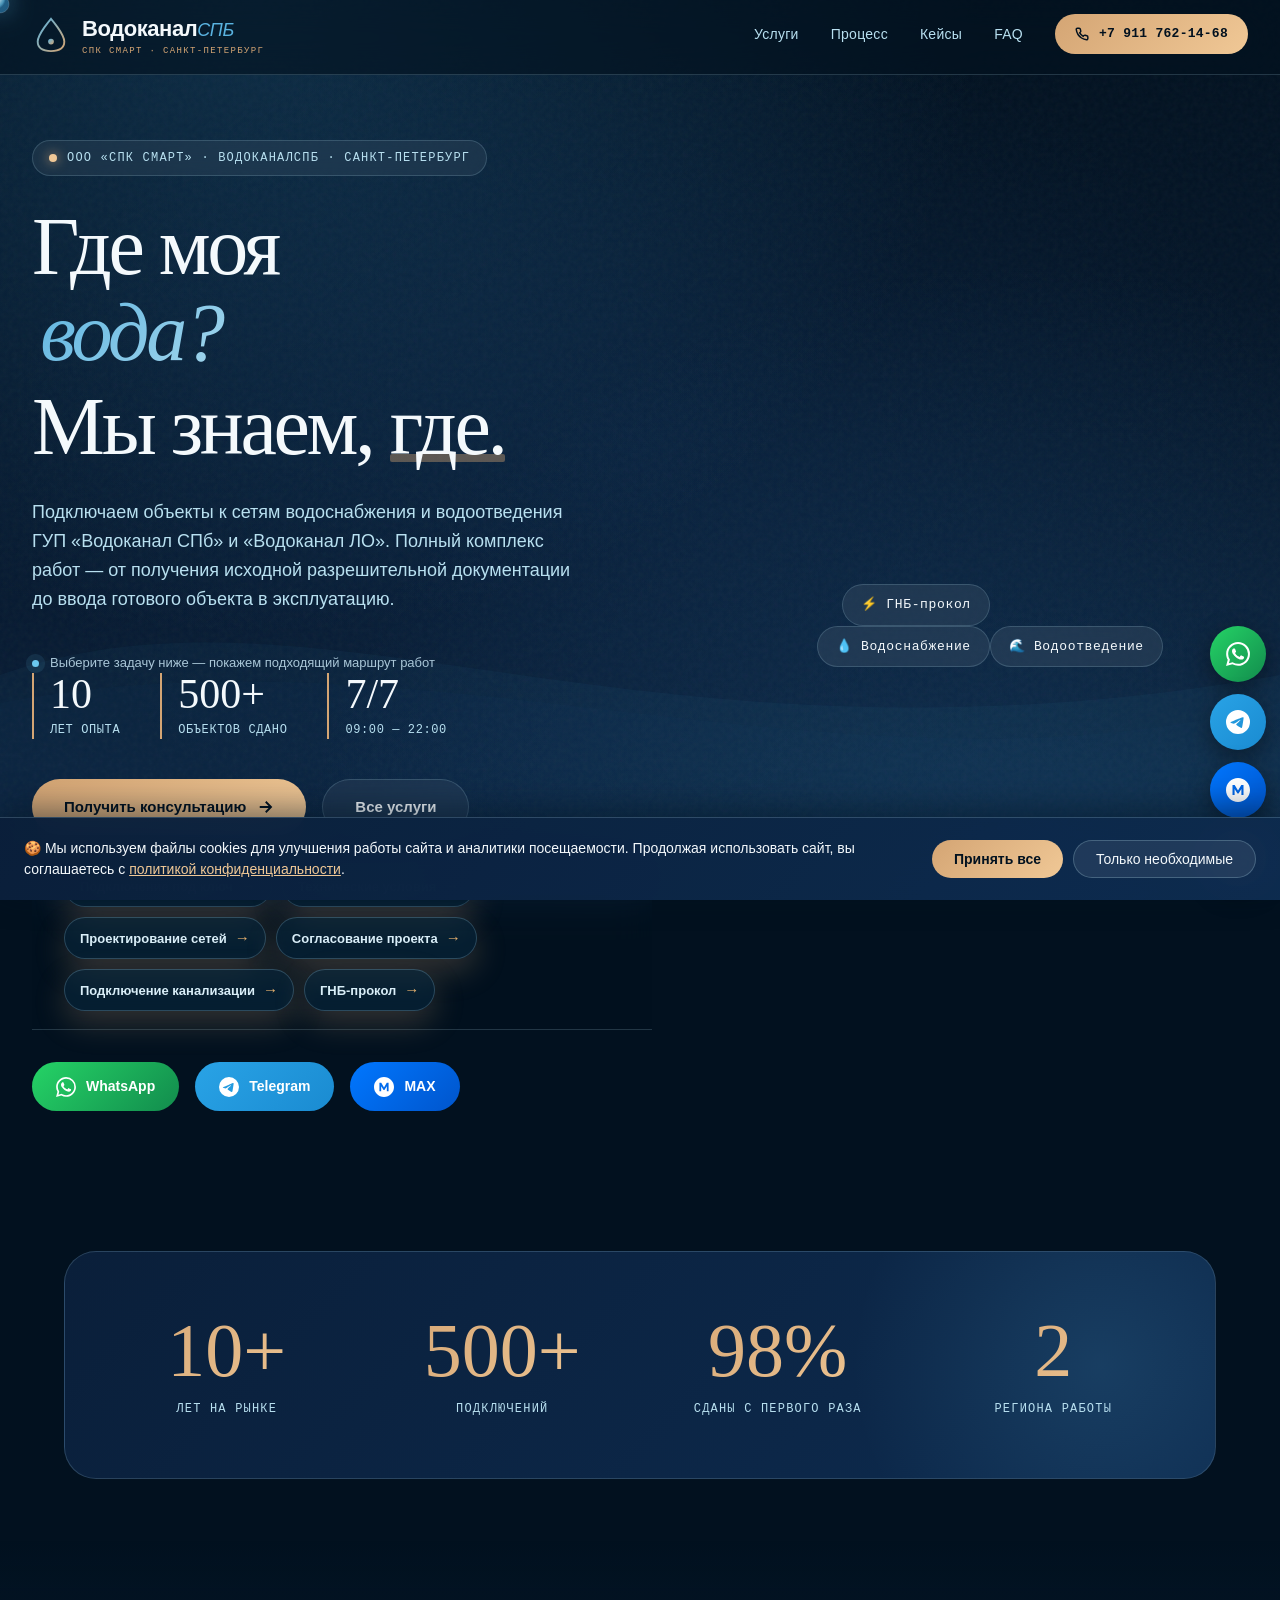
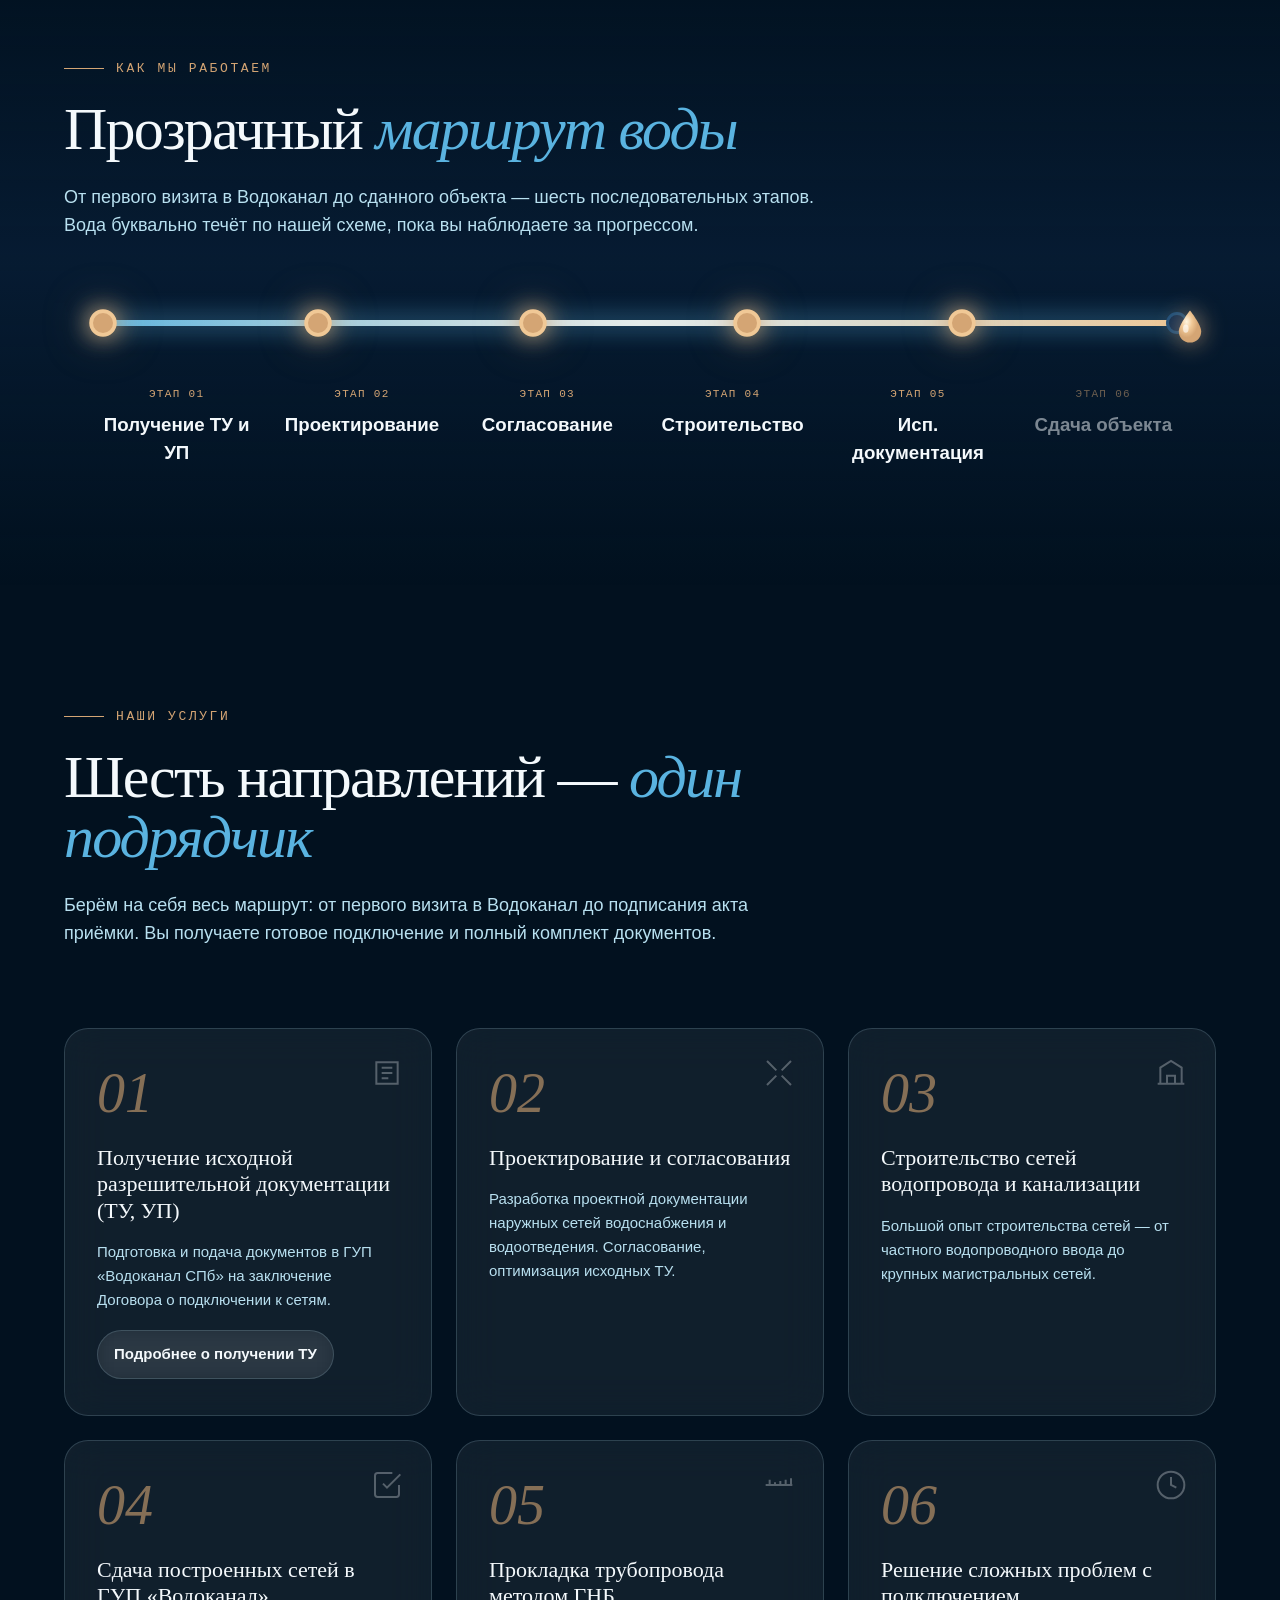
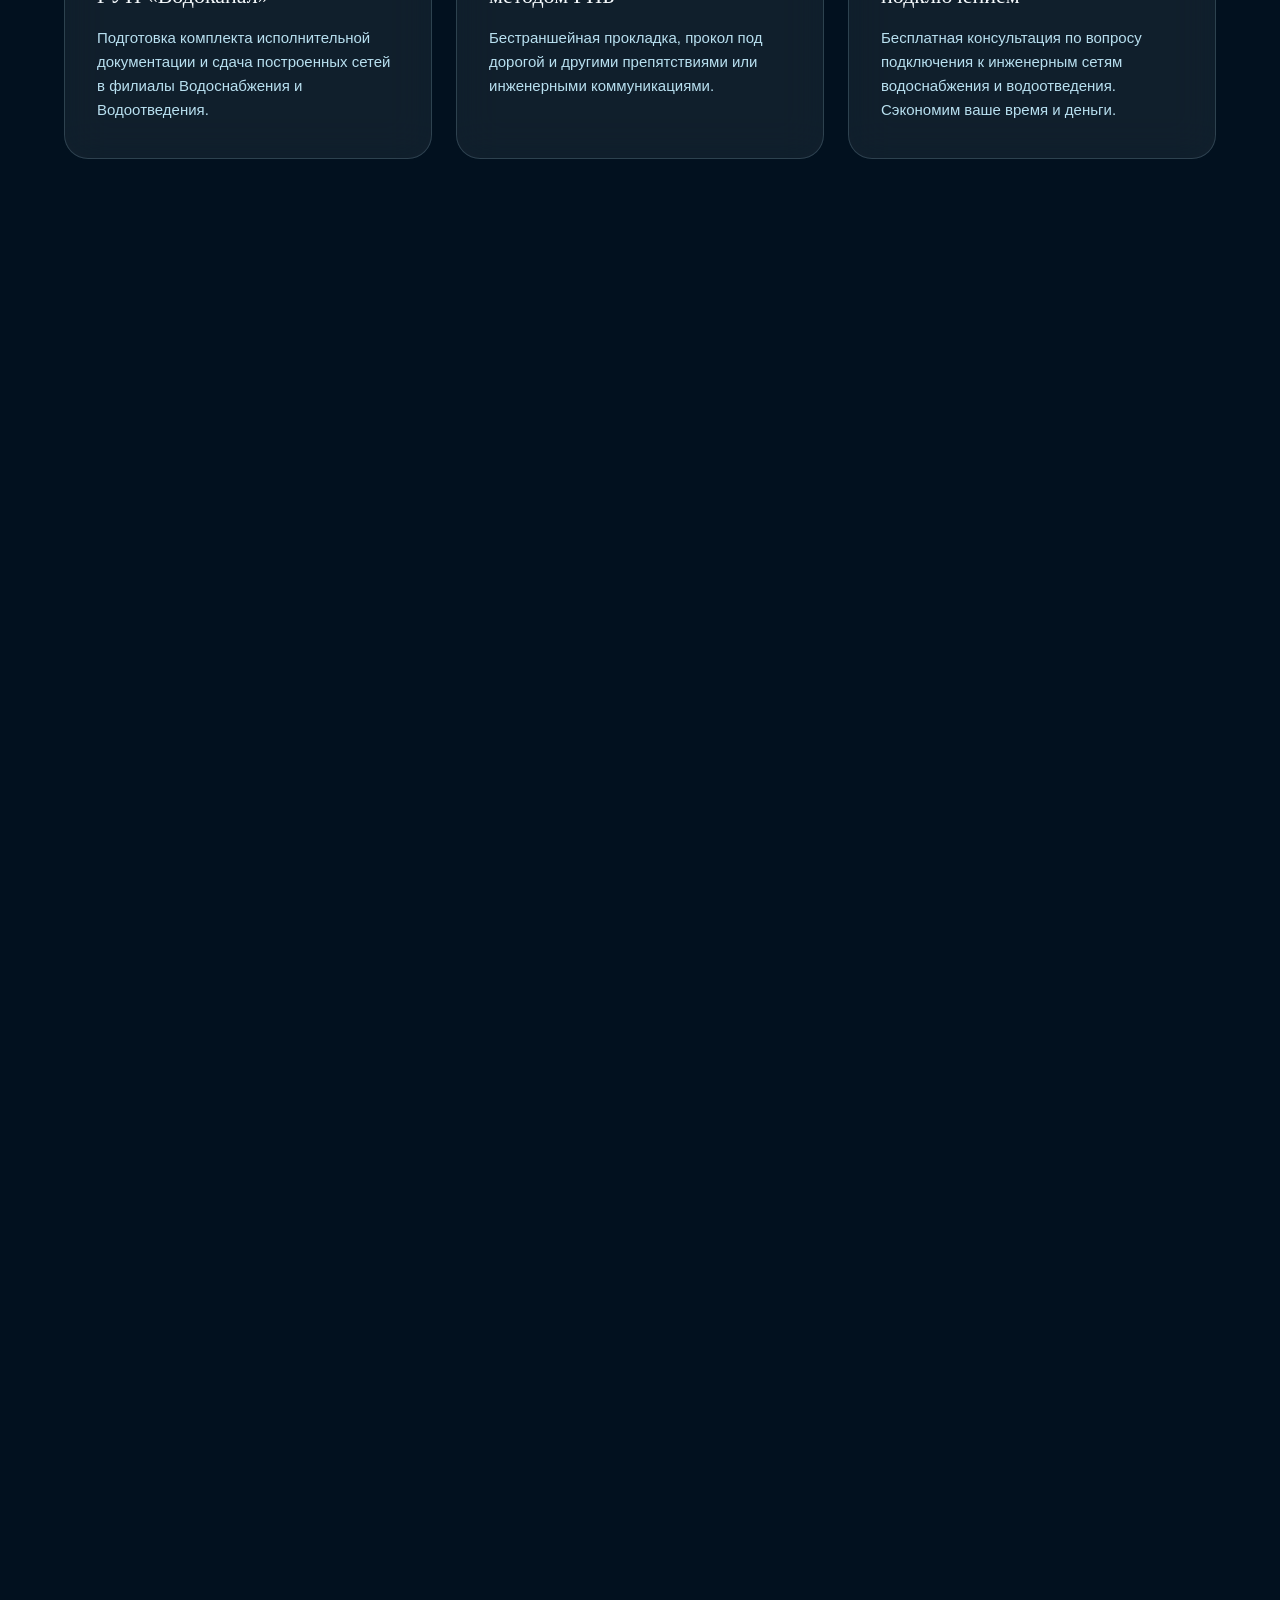
==== index.html @ 6e044e68 "design: integrate real project photos across service pages" ====
<!DOCTYPE html>
<html lang="ru">
<head>
<meta charset="UTF-8">
<meta name="viewport" content="width=device-width, initial-scale=1.0, viewport-fit=cover">
<!-- Yandex.Metrika: загружается после согласия пользователя, чтобы не блокировать первый экран -->
<script>
  window.ym = window.ym || function(){ (window.ym.a = window.ym.a || []).push(arguments); };
  window.ym.l = Date.now();
  window.loadYandexMetrika = function loadYandexMetrika() {
    if (window.__ymLoaded) return;
    window.__ymLoaded = true;
    var script = document.createElement('script');
    script.async = true;
    script.src = 'https://mc.yandex.ru/metrika/tag.js?id=110924726';
    document.head.appendChild(script);
    ym(110924726, 'init', {
      ssr: true,
      webvisor: true,
      clickmap: true,
      ecommerce: 'dataLayer',
      referrer: document.referrer,
      url: location.href,
      accurateTrackBounce: true,
      trackLinks: true
    });
  };
  if (localStorage.getItem('cookies_accepted') === 'all') {
    if ('requestIdleCallback' in window) requestIdleCallback(window.loadYandexMetrika, {timeout: 2500});
    else window.addEventListener('load', function(){ setTimeout(window.loadYandexMetrika, 800); }, {once:true});
  }
</script>
<meta name="theme-color" content="#02111f">
<meta name="format-detection" content="telephone=no">
<meta name="mobile-web-app-capable" content="yes">
<meta name="apple-mobile-web-app-status-bar-style" content="black-translucent">

<!-- ======= SEO ОСНОВНОЕ ======= -->
<title>Подключение к сетям ГУП «Водоканал Санкт-Петербурга» под ключ | СПК Смарт</title>
<meta name="description" content="Подключение объектов к сетям Водоканала СПб под ключ: ТУ, проект, строительство и сдача. Бесплатная консультация и выезд на объект без обязательств.">
<meta name="author" content="ВодоканалСПБ — СПК Смарт">
<meta name="robots" content="index, follow, max-snippet:-1, max-image-preview:large, max-video-preview:-1">
<link rel="canonical" href="https://spk-smart.ru/">

<!-- ======= OPEN GRAPH (превью в ВК, Telegram, WhatsApp, Facebook) ======= -->
<meta property="og:type" content="website">
<meta property="og:url" content="https://spk-smart.ru/">
<meta property="og:site_name" content="ВодоканалСПБ — СПК Смарт">
<meta property="og:title" content="Подключение к Водоканалу СПб под ключ | СПК Смарт">
<meta property="og:description" content="Подключение объектов к сетям Водоканала СПб под ключ: ТУ, проект, строительство и сдача. Бесплатная консультация и выезд на объект без обязательств.">
<meta property="og:image" content="https://spk-smart.ru/og-image.jpg">
<meta property="og:image:type" content="image/jpeg">
<meta property="og:image:width" content="1200">
<meta property="og:image:height" content="630">
<meta property="og:image:alt" content="ВодоканалСПБ — подключение к Водоканалу СПб">
<meta property="og:locale" content="ru_RU">

<!-- ======= TWITTER / X CARDS ======= -->
<meta name="twitter:card" content="summary_large_image">
<meta name="twitter:title" content="Подключение к Водоканалу СПб под ключ | СПК Смарт">
<meta name="twitter:description" content="Подключение объектов к сетям Водоканала СПб под ключ: ТУ, проект, строительство и сдача. Бесплатная консультация и выезд на объект без обязательств.">
<meta name="twitter:image" content="https://spk-smart.ru/og-image.jpg">
<meta name="twitter:image:alt" content="СПК Смарт — подключение к Водоканалу СПб под ключ">

<!-- ======= FAVICON / PWA ======= -->
<link rel="icon" href="/favicon.ico" sizes="any">
<link rel="icon" type="image/svg+xml" href="/favicon.svg">
<link rel="apple-touch-icon" href="/apple-touch-icon.png">

<!-- ======= SCHEMA.ORG — структурированные данные (Яндекс, Google) ======= -->
<script type="application/ld+json">
{
  "@context": "https://schema.org",
  "@graph": [
    {
      "@type": ["LocalBusiness", "ProfessionalService"],
      "@id": "https://spk-smart.ru/#business",
      "name": "ВодоканалСПБ — СПК Смарт",
      "legalName": "Общество с ограниченной ответственностью «СПК Смарт»",
      "alternateName": ["СПК Смарт", "ВодоканалСПБ"],
      "url": "https://spk-smart.ru",
      "description": "Подключение объектов к сетям водоснабжения и водоотведения ГУП «Водоканал СПб» под ключ. Более 10 лет опыта, 500+ сданных объектов.",
      "telephone": "+7-911-762-14-68",
      "email": "9224713@mail.ru",
      "taxID": "7814813872",
      "foundingDate": "2022-09-28",
      "identifier": [
        {"@type": "PropertyValue", "propertyID": "ОГРН", "value": "1227800126696"},
        {"@type": "PropertyValue", "propertyID": "КПП", "value": "781401001"}
      ],
      "priceRange": "₽₽",
      "currenciesAccepted": "RUB",
      "paymentAccepted": "Наличные, безналичный расчёт",
      "address": {
        "@type": "PostalAddress",
        "streetAddress": "Богатырский проспект, дом 39, корпус 1, литера А, квартира 3",
        "addressLocality": "Санкт-Петербург",
        "addressRegion": "Санкт-Петербург",
        "postalCode": "197372",
        "addressCountry": "RU"
      },
      "geo": {
        "@type": "GeoCoordinates",
        "latitude": 59.9386,
        "longitude": 30.3141
      },
      "areaServed": [
        { "@type": "City", "name": "Санкт-Петербург" },
        { "@type": "AdministrativeArea", "name": "Ленинградская область" }
      ],
      "openingHoursSpecification": {
        "@type": "OpeningHoursSpecification",
        "dayOfWeek": ["Monday","Tuesday","Wednesday","Thursday","Friday","Saturday","Sunday"],
        "opens": "09:00",
        "closes": "22:00"
      },
      "hasOfferCatalog": {
        "@type": "OfferCatalog",
        "name": "Услуги по подключению к Водоканалу СПб",
        "itemListElement": [
          { "@type": "Offer", "itemOffered": { "@type": "Service", "name": "Получение ТУ и УП от ГУП Водоканал СПб", "description": "Подготовка и подача документов на заключение Договора о подключении к сетям" } },
          { "@type": "Offer", "itemOffered": { "@type": "Service", "name": "Проектирование наружных сетей водоснабжения и водоотведения", "description": "Разработка проектной документации, согласование, оптимизация ТУ" } },
          { "@type": "Offer", "itemOffered": { "@type": "Service", "name": "Строительство сетей водопровода и канализации", "description": "От частного ввода до крупных магистральных сетей" } },
          { "@type": "Offer", "itemOffered": { "@type": "Service", "name": "Сдача построенных сетей в ГУП Водоканал СПб", "description": "Подготовка исполнительной документации и сдача в филиалы Водоснабжения и Водоотведения" } },
          { "@type": "Offer", "itemOffered": { "@type": "Service", "name": "Прокладка трубопровода методом ГНБ", "description": "Бестраншейная прокладка под дорогами и коммуникациями" } },
          { "@type": "Offer", "itemOffered": { "@type": "Service", "name": "Решение сложных задач по подключению к сетям", "description": "Бесплатная консультация, выезд на объект" } }
        ]
      },
      "aggregateRating": {
        "@type": "AggregateRating",
        "ratingValue": "5",
        "reviewCount": "47",
        "bestRating": "5",
        "worstRating": "1"
      },
      "sameAs": [
        "https://t.me/depot888",
        "https://wa.me/79117621468",
        "https://max.ru/+79117621468"
      ]
    },
    {
      "@type": "WebSite",
      "@id": "https://spk-smart.ru/#website",
      "url": "https://spk-smart.ru",
      "name": "ВодоканалСПБ — СПК Смарт",
      "legalName": "Общество с ограниченной ответственностью «СПК Смарт»",
      "description": "Подключение к сетям ГУП Водоканал СПб под ключ",
      "inLanguage": "ru-RU",
      "publisher": { "@id": "https://spk-smart.ru/#business" },
      "potentialAction": {
        "@type": "SearchAction",
        "target": "https://spk-smart.ru/#contact",
        "query-input": "required name=search_term_string"
      }
    },
    {
      "@type": "FAQPage",
      "@id": "https://spk-smart.ru/#faq",
      "mainEntity": [
        { "@type": "Question", "name": "Сколько времени занимает подключение к Водоканалу СПб?", "acceptedAnswer": { "@type": "Answer", "text": "Получение ТУ — 30–45 рабочих дней, проектирование и согласование — 1–3 месяца, строительство — от 2 недель. На бесплатной консультации оцениваем ваш объект и составляем реалистичный план." } },
        { "@type": "Question", "name": "Бесплатна ли консультация и выезд на объект?", "acceptedAnswer": { "@type": "Answer", "text": "Да, консультация по телефону и выезд специалиста на объект — бесплатно, без обязательств." } },
        { "@type": "Question", "name": "Работаете с частными домами или только с коммерческими объектами?", "acceptedAnswer": { "@type": "Answer", "text": "Работаем с любыми объектами: частные дома, коттеджи, многоквартирные дома, коммерческая и промышленная недвижимость, объекты ИЖС." } },
        { "@type": "Question", "name": "Что такое ГНБ и когда он нужен?", "acceptedAnswer": { "@type": "Answer", "text": "ГНБ — горизонтально-направленное бурение. Бестраншейная прокладка труб под дорогами, тротуарами и коммуникациями без вскрышных работ." } },
        { "@type": "Question", "name": "Есть ли гарантия на выполненные работы?", "acceptedAnswer": { "@type": "Answer", "text": "Да, все работы выполняются по официальному договору с гарантией на построенные сети. Фиксированная цена прописывается в договоре до начала работ." } },
        { "@type": "Question", "name": "Работаете ли вы в Ленинградской области?", "acceptedAnswer": { "@type": "Answer", "text": "Да, работаем как с ГУП «Водоканал Санкт-Петербурга», так и с ГУП «Водоканал Ленинградской области»." } }
      ]
    }
  ]
}
</script>

<!-- ======= РАННИЙ JS — защита от flash of invisible content ======= -->
<script>
  try {
    document.documentElement.classList.add('js-ready');
    setTimeout(function() {
      var els = document.querySelectorAll('.reveal:not(.visible), .reveal-stagger:not(.visible)');
      els.forEach(function(el) { el.classList.add('visible'); });
    }, 2000);
  } catch(e) {}
</script>
<!-- Removed external Google Fonts to improve FCP/LCP (fonts now use system stacks) -->
<style>
  *, *::before, *::after { box-sizing: border-box; margin: 0; padding: 0; }
  
  :root {
    --abyss: #02111f;
    --deep: #0a1f3a;
    --ocean: #0d2b4f;
    --tide: #1a4d7a;
    --wave: #2d7eb8;
    --sky: #5ab3e0;
    --foam: #b8e0f0;
    --pearl: #f4f9fc;
    --gold: #d4a574;
    --gold-bright: #f0c896;
    --ink: #02111f;
    --paper: #f4f9fc;
    --glass: rgba(244, 249, 252, 0.06);
    --glass-bright: rgba(244, 249, 252, 0.12);
    --line: rgba(184, 224, 240, 0.18);
    --tg: #29a3e6;
    --wa: #25d366;
    --max: #0077FF;
  }

  html { scroll-behavior: smooth; }
  
  body {
    font-family: Inter, -apple-system, BlinkMacSystemFont, "Segoe UI", Roboto, Arial, sans-serif;
    background: var(--abyss);
    color: var(--paper);
    overflow-x: hidden;
    cursor: none;
    line-height: 1.5;
    min-height: 100vh;
    position: relative;
  }
  
  @media (hover: none) {
    body { cursor: auto; }
    .droplet-cursor, .droplet-trail { display: none !important; }
  }

  /* ============ CUSTOM DROPLET CURSOR ============ */
  .droplet-cursor {
    position: fixed;
    top: 0; left: 0;
    width: 28px; height: 28px;
    pointer-events: none;
    z-index: 10000;
    mix-blend-mode: screen;
    transform: translate(-50%, -50%);
    transition: width 0.3s ease, height 0.3s ease;
  }
  
  .droplet-cursor svg {
    width: 100%; height: 100%;
    filter: drop-shadow(0 0 12px rgba(90, 179, 224, 0.8));
    animation: dropletWobble 2s ease-in-out infinite;
  }
  
  @keyframes dropletWobble {
    0%, 100% { transform: scale(1) rotate(0deg); }
    25% { transform: scale(1.08, 0.92) rotate(2deg); }
    50% { transform: scale(0.95, 1.05) rotate(-2deg); }
    75% { transform: scale(1.05, 0.95) rotate(1deg); }
  }
  
  .droplet-trail {
    position: fixed;
    width: 8px; height: 8px;
    border-radius: 50%;
    background: radial-gradient(circle, var(--sky), transparent 70%);
    pointer-events: none;
    z-index: 9999;
    transform: translate(-50%, -50%);
    opacity: 0;
    transition: opacity 0.6s ease, transform 0.6s ease;
  }
  
  .droplet-cursor.hovering { width: 48px; height: 48px; }
  
  .ripple {
    position: fixed;
    border: 2px solid var(--sky);
    border-radius: 50%;
    pointer-events: none;
    z-index: 9998;
    transform: translate(-50%, -50%);
    animation: rippleExpand 0.8s ease-out forwards;
  }
  
  @keyframes rippleExpand {
    0% { width: 0; height: 0; opacity: 1; }
    100% { width: 80px; height: 80px; opacity: 0; }
  }

  /* ============ ANIMATED BACKGROUND ============ */
  .bg-layer {
    position: fixed;
    inset: 0;
    z-index: -2;
    background:
      radial-gradient(ellipse at 20% 0%, rgba(45, 126, 184, 0.25), transparent 50%),
      radial-gradient(ellipse at 80% 100%, rgba(26, 77, 122, 0.35), transparent 50%),
      radial-gradient(ellipse at 50% 50%, rgba(13, 43, 79, 0.4), transparent 70%),
      linear-gradient(180deg, var(--abyss) 0%, var(--deep) 100%);
  }
  
  .bg-noise {
    position: fixed;
    inset: 0;
    z-index: -1;
    opacity: 0.04;
    pointer-events: none;
    background-image: url("data:image/svg+xml,%3Csvg viewBox='0 0 200 200' xmlns='http://www.w3.org/2000/svg'%3E%3Cfilter id='n'%3E%3CfeTurbulence type='fractalNoise' baseFrequency='0.9' numOctaves='3'/%3E%3C/filter%3E%3Crect width='100%25' height='100%25' filter='url(%23n)'/%3E%3C/svg%3E");
  }
  
  /* Wavy SVG layer animated in background */
  .wave-bg {
    position: fixed;
    bottom: 0;
    left: 0;
    width: 200%;
    height: 50vh;
    z-index: -1;
    pointer-events: none;
    opacity: 0.3;
    animation: waveSlide 20s linear infinite;
  }
  .wave-bg.two {
    opacity: 0.15;
    animation-duration: 35s;
    animation-direction: reverse;
  }
  
  @keyframes waveSlide {
    0% { transform: translateX(0); }
    100% { transform: translateX(-50%); }
  }
  
  .bubble {
    position: fixed;
    border-radius: 50%;
    background: radial-gradient(circle at 30% 30%, rgba(184, 224, 240, 0.4), rgba(90, 179, 224, 0.1) 60%, transparent);
    pointer-events: none;
    z-index: -1;
    animation: bubbleRise linear infinite;
  }
  
  @keyframes bubbleRise {
    0% { transform: translateY(110vh) translateX(0) scale(0.5); opacity: 0; }
    10% { opacity: 0.6; }
    90% { opacity: 0.3; }
    100% { transform: translateY(-10vh) translateX(40px) scale(1); opacity: 0; }
  }

  .container {
    max-width: 1280px;
    margin: 0 auto;
    padding: 0 32px;
  }

  /* ============ NAVIGATION ============ */
  nav {
    position: fixed;
    top: 0; left: 0; right: 0;
    z-index: 1000;
    padding: 18px 32px;
    backdrop-filter: blur(20px);
    -webkit-backdrop-filter: blur(20px);
    background: rgba(2, 17, 31, 0.6);
    border-bottom: 1px solid var(--line);
    transition: padding 0.3s, background 0.3s;
  }
  
  nav.scrolled {
    padding: 12px 32px;
    background: rgba(2, 17, 31, 0.85);
  }
  
  .nav-inner {
    max-width: 1280px;
    margin: 0 auto;
    display: flex;
    justify-content: space-between;
    align-items: center;
  }
  
  .logo {
    display: flex;
    align-items: center;
    gap: 12px;
    font-family: "Segoe UI", Inter, Arial, sans-serif;
    font-weight: 600;
    font-size: 22px;
    letter-spacing: -0.02em;
  }
  
  .logo-mark { width: 38px; height: 38px; position: relative; }
  .logo-mark svg { width: 100%; height: 100%; animation: logoSpin 8s ease-in-out infinite; }
  
  @keyframes logoSpin {
    0%, 100% { transform: rotate(0deg) scale(1); }
    50% { transform: rotate(180deg) scale(1.05); }
  }
  
  .logo-text { display: flex; align-items: baseline; gap: 6px; }
  .logo-text span { color: var(--sky); font-style: italic; font-weight: 400; font-size: 18px; }
  .logo-text small {
    font-family: ui-monospace, SFMono-Regular, Menlo, Monaco, "Segoe UI Mono", "Roboto Mono", monospace;
    font-size: 9px;
    color: var(--gold);
    letter-spacing: 0.15em;
    font-style: normal;
    font-weight: 500;
    display: block;
    line-height: 1;
    margin-top: 2px;
  }
  
  .nav-links {
    display: flex;
    gap: 32px;
    list-style: none;
    align-items: center;
  }
  
  .nav-links a {
    color: var(--foam);
    text-decoration: none;
    font-size: 14px;
    font-weight: 500;
    letter-spacing: 0.02em;
    transition: color 0.3s;
    position: relative;
  }
  
  .nav-links a::after {
    content: '';
    position: absolute;
    bottom: -6px; left: 0;
    width: 0; height: 1px;
    background: var(--gold);
    transition: width 0.4s ease;
  }
  
  .nav-links a:hover { color: var(--pearl); }
  .nav-links a:hover::after { width: 100%; }
  
  .nav-phone {
    display: flex;
    align-items: center;
    gap: 10px;
    background: linear-gradient(135deg, var(--gold), var(--gold-bright));
    color: var(--ink) !important;
    padding: 10px 20px;
    border-radius: 999px;
    font-weight: 600 !important;
    transition: transform 0.3s, box-shadow 0.3s;
    font-family: ui-monospace, SFMono-Regular, Menlo, Monaco, "Segoe UI Mono", "Roboto Mono", monospace;
    font-size: 13px !important;
  }
  
  .nav-phone:hover {
    transform: translateY(-2px);
    box-shadow: 0 8px 24px rgba(212, 165, 116, 0.3);
  }
  .nav-phone::after { display: none; }
  
  /* Burger button — hidden on desktop */
  .burger {
    display: none;
    width: 40px;
    height: 40px;
    background: var(--glass);
    border: 1px solid var(--line);
    border-radius: 10px;
    cursor: none;
    position: relative;
    align-items: center;
    justify-content: center;
    flex-shrink: 0;
  }
  
  .burger span {
    display: block;
    width: 18px;
    height: 2px;
    background: var(--pearl);
    border-radius: 2px;
    position: absolute;
    transition: all 0.3s ease;
  }
  
  .burger span:nth-child(1) { transform: translateY(-5px); }
  .burger span:nth-child(2) { width: 14px; }
  .burger span:nth-child(3) { transform: translateY(5px); }
  
  .burger.open span:nth-child(1) { transform: rotate(45deg); }
  .burger.open span:nth-child(2) { opacity: 0; transform: scaleX(0); }
  .burger.open span:nth-child(3) { transform: rotate(-45deg); }
  
  /* Mobile menu drawer */
  .mobile-menu {
    position: fixed;
    top: 0;
    right: 0;
    width: min(320px, 85vw);
    height: 100dvh;
    height: 100vh;
    background: linear-gradient(180deg, var(--deep), var(--abyss));
    border-left: 1px solid var(--line);
    z-index: 999;
    transform: translateX(100%);
    transition: transform 0.4s cubic-bezier(0.4, 0, 0.2, 1);
    padding: 90px 28px 32px;
    overflow-y: auto;
    -webkit-overflow-scrolling: touch;
    display: flex;
    flex-direction: column;
    gap: 8px;
  }
  
  .mobile-menu.open { transform: translateX(0); }
  
  .mobile-menu a {
    color: var(--pearl);
    text-decoration: none;
    font-family: "Segoe UI", Inter, Arial, sans-serif;
    font-size: 22px;
    padding: 14px 0;
    border-bottom: 1px solid var(--line);
    display: flex;
    align-items: center;
    justify-content: space-between;
    transition: color 0.3s, padding-left 0.3s;
  }
  
  .mobile-menu a::after {
    content: '→';
    color: var(--gold);
    opacity: 0.4;
    font-family: 'JetBrains Mono', monospace;
    transition: opacity 0.3s, transform 0.3s;
  }
  
  .mobile-menu a:active {
    color: var(--gold);
    padding-left: 8px;
  }
  
  .mobile-menu a:active::after { opacity: 1; transform: translateX(4px); }
  
  .mobile-menu-cta {
    margin-top: auto;
    padding-top: 20px;
    display: flex;
    flex-direction: column;
    gap: 12px;
  }
  
  .mobile-menu-cta .menu-btn {
    padding: 14px 20px;
    border-radius: 999px;
    text-align: center;
    font-weight: 600;
    font-size: 14px;
    text-decoration: none;
    display: flex;
    align-items: center;
    justify-content: center;
    gap: 10px;
  }
  
  .menu-btn.call { background: linear-gradient(135deg, var(--gold), var(--gold-bright)); color: var(--ink); }
  .menu-btn.wa { background: linear-gradient(135deg, #25d366, #128c4d); color: white; }
  .menu-btn.tg { background: linear-gradient(135deg, #29a3e6, #1a8bd1); color: white; }
  .menu-btn.max { background: linear-gradient(135deg, #0077FF, #0055CC); color: white; }
  
  .mobile-menu-backdrop {
    position: fixed;
    inset: 0;
    background: rgba(2, 17, 31, 0.7);
    backdrop-filter: blur(4px);
    -webkit-backdrop-filter: blur(4px);
    z-index: 998;
    opacity: 0;
    pointer-events: none;
    transition: opacity 0.3s;
  }
  
  .mobile-menu-backdrop.open {
    opacity: 1;
    pointer-events: auto;
  }
  
  @media (max-width: 968px) {
    .nav-links { display: none; }
    .burger { display: flex; }
  }
  
  @media (min-width: 969px) {
    .mobile-menu, .mobile-menu-backdrop { display: none; }
  }

  /* ============ HERO ============ */
  .hero {
    min-height: 100vh;
    min-height: 100dvh;
    display: flex;
    align-items: center;
    padding: 140px 32px 80px;
    position: relative;
    overflow: hidden;
  }
  
  .hero-inner {
    max-width: 1280px;
    margin: 0 auto;
    width: 100%;
    display: grid;
    grid-template-columns: 1.2fr 1fr;
    gap: 80px;
    align-items: center;
  }
  
  @media (max-width: 968px) {
    .hero-inner { grid-template-columns: 1fr; gap: 48px; }
  }
  
  .hero-tag {
    display: inline-flex;
    align-items: center;
    gap: 10px;
    padding: 8px 16px;
    border: 1px solid var(--line);
    border-radius: 999px;
    background: var(--glass);
    font-family: 'JetBrains Mono', monospace;
    font-size: 12px;
    letter-spacing: 0.1em;
    text-transform: uppercase;
    color: var(--foam);
    margin-bottom: 32px;
    backdrop-filter: blur(10px);
  }
  
  .pulse-dot {
    width: 8px; height: 8px;
    border-radius: 50%;
    background: var(--gold-bright);
    box-shadow: 0 0 12px var(--gold);
    animation: pulse 2s ease-in-out infinite;
  }
  
  @keyframes pulse {
    0%, 100% { opacity: 1; transform: scale(1); }
    50% { opacity: 0.6; transform: scale(1.3); }
  }
  
  .hero h1 {
    font-family: 'Fraunces', serif;
    font-weight: 300;
    font-size: clamp(44px, 6.5vw, 82px);
    line-height: 0.95;
    letter-spacing: -0.04em;
    margin-bottom: 32px;
  }
  
  .hero h1 .italic {
    font-style: italic;
    font-weight: 400;
    background: linear-gradient(135deg, var(--sky), var(--foam) 60%, var(--gold-bright));
    -webkit-background-clip: text;
    background-clip: text;
    -webkit-text-fill-color: transparent;
    background-size: 200% 200%;
    animation: gradientShift 6s ease infinite;
    /* Prevent descenders/punctuation from getting clipped */
    display: inline-block;
    padding: 0.05em 0.1em 0.15em;
    line-height: 1.05;
  }
  
  @keyframes gradientShift {
    0%, 100% { background-position: 0% 50%; }
    50% { background-position: 100% 50%; }
  }
  
  .hero h1 .accent {
    display: inline-block;
    position: relative;
  }
  
  .hero h1 .accent::after {
    content: '';
    position: absolute;
    bottom: 4px; left: 0; right: 0;
    height: 8px;
    background: var(--gold);
    opacity: 0.4;
    z-index: -1;
    border-radius: 2px;
  }
  
  .hero p {
    font-size: 18px;
    line-height: 1.6;
    color: var(--foam);
    max-width: 540px;
    margin-bottom: 40px;
  }
  
  .hero-stats {
    display: flex;
    gap: 40px;
    margin-bottom: 40px;
    flex-wrap: wrap;
  }
  
  .stat { border-left: 2px solid var(--gold); padding-left: 16px; }
  
  .stat-num {
    font-family: 'Fraunces', serif;
    font-size: 42px;
    font-weight: 500;
    line-height: 1;
    color: var(--pearl);
  }
  
  .stat-label {
    font-size: 12px;
    color: var(--foam);
    margin-top: 6px;
    font-family: 'JetBrains Mono', monospace;
    letter-spacing: 0.05em;
  }
  
  .hero-buttons {
    display: flex;
    gap: 16px;
    flex-wrap: wrap;
  }
  
  .btn {
    display: inline-flex;
    align-items: center;
    gap: 10px;
    padding: 16px 32px;
    border-radius: 999px;
    font-size: 15px;
    font-weight: 600;
    text-decoration: none;
    transition: all 0.4s cubic-bezier(0.4, 0, 0.2, 1);
    cursor: none;
    border: none;
    font-family: inherit;
    position: relative;
    overflow: hidden;
  }
  
  .btn-primary {
    background: linear-gradient(135deg, var(--gold), var(--gold-bright));
    color: var(--ink);
  }
  
  .btn-primary:hover {
    transform: translateY(-3px);
    box-shadow: 0 20px 40px rgba(212, 165, 116, 0.4);
  }
  
  .btn-ghost {
    background: var(--glass);
    color: var(--pearl);
    border: 1px solid var(--line);
    backdrop-filter: blur(10px);
  }
  
  .btn-ghost:hover {
    background: var(--glass-bright);
    border-color: var(--sky);
    transform: translateY(-3px);
  }

  .hero-service-link {
    display: inline-flex;
    align-items: center;
    justify-content: center;
    margin-top: 24px;
    padding: 14px 24px;
    border-radius: 999px;
    background: linear-gradient(135deg, var(--gold), var(--gold-bright));
    color: var(--ink);
    text-decoration: none;
    font-size: 15px;
    font-weight: 700;
    line-height: 1.2;
    box-shadow: 0 12px 32px rgba(212, 165, 116, 0.24);
    transition: transform 0.4s cubic-bezier(0.4, 0, 0.2, 1), box-shadow 0.4s cubic-bezier(0.4, 0, 0.2, 1);
  }

  .hero-service-link:hover {
    transform: translateY(-3px);
    box-shadow: 0 20px 40px rgba(212, 165, 116, 0.4);
  }
  
  /* Hero visual — interactive orb */
  .hero-visual {
    position: relative;
    aspect-ratio: 1;
    max-width: 520px;
    margin: 0 auto;
  }
  
  .water-orb {
    position: absolute;
    inset: 0;
    border-radius: 50%;
    background:
      radial-gradient(circle at 30% 30%, rgba(184, 224, 240, 0.9), rgba(90, 179, 224, 0.6) 30%, rgba(13, 43, 79, 0.3) 70%, transparent);
    box-shadow:
      inset 0 0 80px rgba(184, 224, 240, 0.3),
      0 0 120px rgba(90, 179, 224, 0.4),
      0 0 200px rgba(45, 126, 184, 0.3);
    animation: orbFloat 6s ease-in-out infinite;
    overflow: hidden;
  }
  
  @keyframes orbFloat {
    0%, 100% { transform: translateY(0) scale(1); }
    50% { transform: translateY(-20px) scale(1.02); }
  }
  
  .water-orb::before, .water-orb::after {
    content: '';
    position: absolute;
    width: 200%; height: 200%;
    background: radial-gradient(circle, transparent 30%, rgba(184, 224, 240, 0.15) 31%, transparent 32%);
    background-size: 60px 60px;
    animation: ripple-bg 8s linear infinite;
    opacity: 0.5;
  }
  
  .water-orb::after { animation-duration: 12s; animation-direction: reverse; }
  
  @keyframes ripple-bg {
    0% { transform: translate(-25%, -25%) rotate(0deg); }
    100% { transform: translate(-25%, -25%) rotate(360deg); }
  }
  
  .orb-icon {
    position: absolute;
    top: 50%; left: 50%;
    transform: translate(-50%, -50%);
    width: 50%; height: 50%;
    z-index: 2;
    filter: drop-shadow(0 0 30px rgba(184, 224, 240, 0.8));
  }
  
  .floating-tag {
    position: absolute;
    background: rgba(244, 249, 252, 0.08);
    backdrop-filter: blur(20px);
    border: 1px solid var(--line);
    padding: 10px 18px;
    border-radius: 999px;
    font-size: 13px;
    font-family: ui-monospace, SFMono-Regular, Menlo, Monaco, "Segoe UI Mono", "Roboto Mono", monospace;
    letter-spacing: 0.05em;
    color: var(--pearl);
    animation: floatTag 4s ease-in-out infinite;
    white-space: nowrap;
  }
  
  .floating-tag.t1 { top: 10%; right: -10%; animation-delay: 0s; }
  .floating-tag.t2 { top: 50%; left: -20%; animation-delay: 1.5s; }
  .floating-tag.t3 { bottom: 15%; right: -5%; animation-delay: 3s; }
  
  @keyframes floatTag {
    0%, 100% { transform: translateY(0); }
    50% { transform: translateY(-15px); }
  }

  /* ============ SECTIONS ============ */
  section {
    padding: 120px 32px;
    position: relative;
  }
  
  .section-header {
    margin-bottom: 80px;
    max-width: 760px;
  }
  
  .section-eyebrow {
    font-family: 'JetBrains Mono', monospace;
    font-size: 13px;
    color: var(--gold);
    letter-spacing: 0.2em;
    text-transform: uppercase;
    margin-bottom: 20px;
    display: flex;
    align-items: center;
    gap: 12px;
  }
  
  .section-eyebrow::before {
    content: '';
    width: 40px; height: 1px;
    background: var(--gold);
  }
  
  .section-title {
    font-family: 'Fraunces', serif;
    font-weight: 300;
    font-size: clamp(36px, 5vw, 60px);
    line-height: 1;
    letter-spacing: -0.03em;
    margin-bottom: 24px;
  }
  
  .section-title .italic {
    font-style: italic;
    font-weight: 400;
    color: var(--sky);
  }
  
  .section-sub {
    font-size: 18px;
    color: var(--foam);
    line-height: 1.6;
  }

  /* ============ PROCESS PIPELINE — clean horizontal / vertical flow ============ */
  .process {
    background: linear-gradient(180deg, transparent, rgba(13, 43, 79, 0.4), transparent);
    overflow: hidden;
  }
  
  .pipeline {
    position: relative;
    margin: 40px auto 0;
    max-width: 1100px;
  }
  
  /* ---------- DESKTOP: horizontal pipe with steps below ---------- */
  .pipeline-desktop {
    display: block;
  }
  
  .pipe-track {
    position: relative;
    height: 6px;
    background: rgba(184, 224, 240, 0.1);
    border-radius: 6px;
    margin-bottom: 60px;
  }
  
  .pipe-fill {
    position: absolute;
    top: 0; left: 0; bottom: 0;
    background: linear-gradient(90deg, var(--sky), var(--gold-bright));
    border-radius: 6px;
    width: 100%; /* Filled by default — JS animates from 0% if available */
    transition: width 3s cubic-bezier(0.4, 0, 0.2, 1);
    box-shadow: 0 0 24px var(--sky);
    overflow: hidden;
  }
  
  html.js-ready .pipe-fill { width: 0%; }
  html.js-ready .pipe-fill.animate { width: 100%; }
  
  .pipe-fill::after {
    content: '';
    position: absolute;
    inset: 0;
    background: linear-gradient(90deg, 
      transparent 0%, 
      rgba(255,255,255,0.7) 50%, 
      transparent 100%);
    animation: flowingWater 2s linear infinite;
  }
  
  @keyframes flowingWater {
    0% { transform: translateX(-100%); }
    100% { transform: translateX(100%); }
  }
  
  /* Water droplet that travels along the pipe */
  .pipe-droplet {
    position: absolute;
    top: 50%;
    left: 0%;
    width: 28px;
    height: 28px;
    transform: translate(-50%, -50%) scale(0);
    z-index: 5;
    pointer-events: none;
    transition: left 3s cubic-bezier(0.4, 0, 0.2, 1), transform 0.5s ease;
    filter: drop-shadow(0 0 12px rgba(212, 165, 116, 0.8));
  }
  
  .pipe-droplet.active {
    transform: translate(-50%, -50%) scale(1);
  }
  
  /* Dots sitting ON the pipe */
  .pipe-dots {
    position: absolute;
    top: 50%;
    left: 0;
    right: 0;
    transform: translateY(-50%);
    display: flex;
    justify-content: space-between;
    align-items: center;
    pointer-events: none;
    padding: 0 2px;
  }
  
  .pipe-dot {
    width: 22px;
    height: 22px;
    border-radius: 50%;
    /* Active state by default — no JS needed */
    background: var(--gold);
    border: 3px solid var(--gold-bright);
    box-shadow: 0 0 20px var(--gold), 0 0 40px rgba(212, 165, 116, 0.4);
    transform: scale(1.25);
    transition: all 0.5s cubic-bezier(0.4, 0, 0.2, 1);
    position: relative;
    z-index: 3;
  }
  
  html.js-ready .pipe-dot {
    background: var(--ocean);
    border-color: var(--tide);
    box-shadow: none;
    transform: scale(1);
  }
  
  html.js-ready .pipe-dot.active {
    background: var(--gold);
    border-color: var(--gold-bright);
    box-shadow: 0 0 20px var(--gold), 0 0 40px rgba(212, 165, 116, 0.4);
    transform: scale(1.25);
  }
  
  /* Labels grid below the pipe */
  .pipe-labels {
    display: grid;
    grid-template-columns: repeat(6, 1fr);
    gap: 12px;
  }
  
  .pipe-label {
    text-align: center;
    padding: 0 4px;
    opacity: 1; /* visible by default */
    transition: opacity 0.5s ease;
  }
  
  html.js-ready .pipe-label { opacity: 0.5; }
  html.js-ready .pipe-label.active { opacity: 1; }
  
  .pipe-label .step-num {
    font-family: 'JetBrains Mono', monospace;
    font-size: 11px;
    color: var(--gold);
    letter-spacing: 0.12em;
    margin-bottom: 8px;
    display: block;
  }
  
  .pipe-label h4 {
    font-family: 'Fraunces', serif;
    font-weight: 500;
    font-size: 15px;
    color: var(--pearl);
    line-height: 1.3;
  }
  
  /* ---------- MOBILE: vertical pipe on the left ---------- */
  .pipeline-mobile {
    display: none;
    position: relative;
    padding-left: 64px;
  }
  
  .pipe-track-v {
    position: absolute;
    top: 12px;
    bottom: 12px;
    left: 22px;
    width: 6px;
    background: rgba(184, 224, 240, 0.1);
    border-radius: 6px;
  }
  
  .pipe-fill-v {
    position: absolute;
    top: 0; left: 0; right: 0;
    height: 100%; /* Filled by default — JS animates from 0 if available */
    background: linear-gradient(180deg, var(--sky), var(--gold-bright));
    border-radius: 6px;
    transition: height 3s cubic-bezier(0.4, 0, 0.2, 1);
    box-shadow: 0 0 16px var(--sky);
    overflow: hidden;
  }
  
  /* Only hide initially when JS is ready to animate it */
  html.js-ready .pipe-fill-v {
    height: 0%;
  }
  
  html.js-ready .pipe-fill-v.animate {
    height: 100%;
  }
  
  .pipe-fill-v::after {
    content: '';
    position: absolute;
    inset: 0;
    background: linear-gradient(180deg, 
      transparent 0%, 
      rgba(255,255,255,0.6) 50%, 
      transparent 100%);
    animation: flowingWaterV 2s linear infinite;
  }
  
  @keyframes flowingWaterV {
    0% { transform: translateY(-100%); }
    100% { transform: translateY(100%); }
  }
  
  .pipe-step-v {
    position: relative;
    padding: 14px 0 14px 36px;
    opacity: 1; /* visible by default */
    transition: opacity 0.5s;
  }
  
  /* Dim only when JS is ready to animate them */
  html.js-ready .pipe-step-v { opacity: 0.5; }
  html.js-ready .pipe-step-v.active { opacity: 1; }
  
  .pipe-step-v::before {
    content: '';
    position: absolute;
    left: -42px;
    top: 18px;
    width: 22px;
    height: 22px;
    border-radius: 50%;
    /* Active state by default */
    background: var(--gold);
    border: 3px solid var(--gold-bright);
    box-shadow: 0 0 20px var(--gold);
    transition: all 0.5s;
    z-index: 3;
  }
  
  /* Dim only when JS will animate */
  html.js-ready .pipe-step-v::before {
    background: var(--ocean);
    border-color: var(--tide);
    box-shadow: none;
    transform: scale(1);
  }
  
  html.js-ready .pipe-step-v.active::before {
    background: var(--gold);
    border-color: var(--gold-bright);
    box-shadow: 0 0 20px var(--gold);
    transform: scale(1.2);
  }
  
  .pipe-step-v .step-num {
    font-family: 'JetBrains Mono', monospace;
    font-size: 11px;
    color: var(--gold);
    letter-spacing: 0.12em;
    margin-bottom: 6px;
    display: block;
  }
  
  .pipe-step-v h4 {
    font-family: 'Fraunces', serif;
    font-weight: 500;
    font-size: 17px;
    color: var(--pearl);
    line-height: 1.3;
  }
  
  @media (max-width: 768px) {
    .pipeline-desktop { display: none; }
    .pipeline-mobile { display: block; }
  }

  /* ============ SERVICES ============ */
  .services-grid {
    display: grid;
    grid-template-columns: repeat(auto-fit, minmax(320px, 1fr));
    gap: 24px;
  }
  
  .service-card {
    background: var(--glass);
    backdrop-filter: blur(20px);
    border: 1px solid var(--line);
    border-radius: 24px;
    padding: 36px 32px;
    position: relative;
    overflow: hidden;
    transition: all 0.5s cubic-bezier(0.4, 0, 0.2, 1);
    cursor: none;
  }
  
  .service-card::before {
    content: '';
    position: absolute;
    inset: 0;
    background: linear-gradient(135deg, rgba(90, 179, 224, 0.1), transparent);
    opacity: 0;
    transition: opacity 0.5s;
  }
  
  .service-card:hover {
    transform: translateY(-8px);
    border-color: var(--sky);
    box-shadow: 0 30px 60px rgba(2, 17, 31, 0.5), 0 0 0 1px var(--sky);
  }
  
  .service-card:hover::before { opacity: 1; }
  
  .service-number {
    font-family: 'Fraunces', serif;
    font-size: 56px;
    font-weight: 300;
    font-style: italic;
    color: var(--gold);
    line-height: 1;
    opacity: 0.6;
    margin-bottom: 24px;
    transition: opacity 0.5s, transform 0.5s;
  }
  
  .service-card:hover .service-number {
    opacity: 1;
    transform: scale(1.1);
  }
  
  .service-card h3 {
    font-family: 'Fraunces', serif;
    font-weight: 500;
    font-size: 22px;
    line-height: 1.2;
    margin-bottom: 16px;
    color: var(--pearl);
    position: relative;
    z-index: 1;
  }
  
  .service-card p {
    font-size: 15px;
    line-height: 1.6;
    color: var(--foam);
    position: relative;
    z-index: 1;
  }
  
  .service-icon {
    position: absolute;
    top: 28px; right: 28px;
    width: 32px; height: 32px;
    opacity: 0.3;
    transition: opacity 0.5s, transform 0.5s;
  }
  
  .service-card:hover .service-icon {
    opacity: 1;
    transform: rotate(15deg);
  }

  /* ============ WHY US ============ */
  .why-grid {
    display: grid;
    grid-template-columns: repeat(auto-fit, minmax(280px, 1fr));
    gap: 1px;
    background: var(--line);
    border: 1px solid var(--line);
    border-radius: 24px;
    overflow: hidden;
  }
  
  .why-item {
    background: var(--abyss);
    padding: 40px 32px;
    transition: background 0.4s;
    position: relative;
  }
  
  .why-item:hover { background: var(--deep); }
  
  .why-mark {
    width: 48px; height: 48px;
    border-radius: 12px;
    background: linear-gradient(135deg, var(--tide), var(--wave));
    display: flex;
    align-items: center;
    justify-content: center;
    margin-bottom: 24px;
    transition: transform 0.4s;
  }
  
  .why-item:hover .why-mark { transform: rotate(-8deg) scale(1.1); }
  
  .why-mark svg {
    width: 24px; height: 24px;
    color: var(--gold-bright);
  }
  
  .why-item h4 {
    font-family: 'Fraunces', serif;
    font-weight: 500;
    font-size: 19px;
    margin-bottom: 12px;
    color: var(--pearl);
  }
  
  .why-item p {
    color: var(--foam);
    font-size: 14px;
    line-height: 1.6;
  }

  /* ============ COUNTER STATS ============ */
  .counters {
    background: linear-gradient(135deg, var(--deep), var(--ocean));
    border-radius: 32px;
    padding: 60px 40px;
    display: grid;
    grid-template-columns: repeat(auto-fit, minmax(200px, 1fr));
    gap: 32px;
    border: 1px solid var(--line);
    margin: 0 auto;
    max-width: 1280px;
    position: relative;
    overflow: hidden;
  }
  
  .counters::before {
    content: '';
    position: absolute;
    top: -50%; right: -20%;
    width: 60%; height: 200%;
    background: radial-gradient(circle, rgba(90, 179, 224, 0.15), transparent 60%);
    pointer-events: none;
  }
  
  .counter {
    text-align: center;
    position: relative;
  }
  
  .counter-num {
    font-family: 'Fraunces', serif;
    font-size: clamp(48px, 6vw, 76px);
    font-weight: 400;
    line-height: 1;
    background: linear-gradient(135deg, var(--gold), var(--gold-bright));
    -webkit-background-clip: text;
    background-clip: text;
    -webkit-text-fill-color: transparent;
    margin-bottom: 12px;
  }
  
  .counter-label {
    font-family: 'JetBrains Mono', monospace;
    font-size: 12px;
    color: var(--foam);
    letter-spacing: 0.1em;
    text-transform: uppercase;
  }

  /* ============ MESSENGERS QUICK ============ */
  .messenger-quick {
    display: flex;
    gap: 16px;
    flex-wrap: wrap;
    margin-top: 32px;
  }
  
  .msg-btn {
    display: inline-flex;
    align-items: center;
    gap: 10px;
    padding: 14px 24px;
    border-radius: 999px;
    text-decoration: none;
    font-weight: 600;
    font-size: 14px;
    transition: all 0.4s;
    cursor: none;
    color: white;
  }
  
  .msg-btn.tg {
    background: linear-gradient(135deg, #29a3e6, #1a8bd1);
  }
  
  .msg-btn.wa {
    background: linear-gradient(135deg, #25d366, #128c4d);
  }
  
  .msg-btn.max {
    background: linear-gradient(135deg, #0077FF, #0055CC);
  }
  
  .msg-btn:hover {
    transform: translateY(-3px) scale(1.03);
    box-shadow: 0 12px 28px rgba(0, 0, 0, 0.4);
  }
  
  .msg-btn svg {
    width: 20px; height: 20px;
  }

  /* ============ CONTACT FORM ============ */
  .contact-wrap {
    display: grid;
    grid-template-columns: 1fr 1.2fr;
    gap: 80px;
    align-items: start;
  }
  
  @media (max-width: 968px) {
    .contact-wrap { grid-template-columns: 1fr; gap: 48px; }
  }
  
  .contact-info h2 {
    font-family: 'Fraunces', serif;
    font-weight: 300;
    font-size: clamp(36px, 5vw, 56px);
    line-height: 1;
    letter-spacing: -0.03em;
    margin-bottom: 24px;
  }
  
  .contact-info h2 .italic { font-style: italic; color: var(--sky); }
  
  .contact-info p {
    color: var(--foam);
    font-size: 17px;
    line-height: 1.6;
    margin-bottom: 32px;
  }
  
  .contact-card {
    background: var(--glass);
    backdrop-filter: blur(10px);
    border: 1px solid var(--line);
    border-radius: 16px;
    padding: 24px;
    margin-bottom: 16px;
    display: flex;
    align-items: center;
    gap: 16px;
    text-decoration: none;
    color: var(--pearl);
    transition: all 0.4s;
    cursor: none;
  }
  
  .contact-card:hover {
    border-color: var(--gold);
    transform: translateX(8px);
    background: var(--glass-bright);
  }
  
  .contact-card-icon {
    width: 44px; height: 44px;
    border-radius: 12px;
    background: linear-gradient(135deg, var(--tide), var(--wave));
    display: flex;
    align-items: center;
    justify-content: center;
    color: var(--gold-bright);
    flex-shrink: 0;
  }
  
  .contact-card-label {
    font-family: 'JetBrains Mono', monospace;
    font-size: 11px;
    color: var(--gold);
    letter-spacing: 0.1em;
    text-transform: uppercase;
    margin-bottom: 4px;
  }
  
  .contact-card-value {
    font-family: 'Fraunces', serif;
    font-size: 18px;
    font-weight: 500;
    color: var(--pearl);
  }
  
  .form-wrap {
    background: linear-gradient(135deg, rgba(13, 43, 79, 0.6), rgba(10, 31, 58, 0.6));
    backdrop-filter: blur(20px);
    border: 1px solid var(--line);
    border-radius: 32px;
    padding: 48px;
    position: relative;
    overflow: hidden;
  }
  
  .form-wrap::before {
    content: '';
    position: absolute;
    top: -50%; right: -30%;
    width: 80%; height: 80%;
    background: radial-gradient(circle, rgba(90, 179, 224, 0.15), transparent 60%);
    pointer-events: none;
  }
  
  .form-title {
    font-family: 'Fraunces', serif;
    font-weight: 500;
    font-size: 28px;
    margin-bottom: 8px;
    position: relative;
  }
  
  .form-sub {
    color: var(--foam);
    font-size: 14px;
    margin-bottom: 32px;
    position: relative;
  }
  
  .field {
    margin-bottom: 20px;
    position: relative;
  }
  
  .field label {
    display: block;
    font-family: 'JetBrains Mono', monospace;
    font-size: 11px;
    letter-spacing: 0.15em;
    text-transform: uppercase;
    color: var(--gold);
    margin-bottom: 8px;
  }
  
  .field input, .field textarea, .field select {
    width: 100%;
    background: rgba(2, 17, 31, 0.5);
    border: 1px solid var(--line);
    border-radius: 12px;
    padding: 14px 18px;
    color: var(--pearl);
    font-family: inherit;
    font-size: 15px;
    transition: all 0.3s;
    cursor: none;
  }
  
  .field input:focus, .field textarea:focus, .field select:focus {
    outline: none;
    border-color: var(--sky);
    background: rgba(2, 17, 31, 0.7);
    box-shadow: 0 0 0 4px rgba(90, 179, 224, 0.15);
  }
  
  .field textarea {
    resize: vertical;
    min-height: 100px;
    font-family: inherit;
  }
  
  .field select option {
    background: var(--deep);
    color: var(--pearl);
  }
  
  .field-row {
    display: grid;
    grid-template-columns: 1fr 1fr;
    gap: 16px;
  }
  
  @media (max-width: 540px) {
    .field-row { grid-template-columns: 1fr; }
  }
  
  .submit-btn {
    width: 100%;
    background: linear-gradient(135deg, var(--gold), var(--gold-bright));
    color: var(--ink);
    border: none;
    padding: 18px 32px;
    border-radius: 999px;
    font-family: inherit;
    font-size: 16px;
    font-weight: 600;
    cursor: none;
    transition: all 0.4s;
    margin-top: 12px;
    position: relative;
    overflow: hidden;
  }
  
  .submit-btn:hover {
    transform: translateY(-3px);
    box-shadow: 0 20px 40px rgba(212, 165, 116, 0.4);
  }
  
  .form-success {
    background: linear-gradient(135deg, rgba(90, 179, 224, 0.15), rgba(212, 165, 116, 0.15));
    border: 1px solid var(--sky);
    padding: 24px;
    border-radius: 16px;
    margin-top: 20px;
    text-align: center;
    display: none;
    animation: fadeInUp 0.6s ease;
  }
  
  .form-success.show { display: block; }
  .form-success svg { color: var(--gold); margin-bottom: 12px; }
  
  .form-success h4 {
    font-family: 'Fraunces', serif;
    font-size: 20px;
    margin-bottom: 8px;
    color: var(--pearl);
  }
  
  .form-success p {
    color: var(--foam);
    font-size: 14px;
  }
  
  @keyframes fadeInUp {
    from { opacity: 0; transform: translateY(20px); }
    to { opacity: 1; transform: translateY(0); }
  }

  /* ============ FLOATING ACTION BUTTONS ============ */
  .fab-stack {
    position: fixed;
    bottom: 30px;
    right: 30px;
    z-index: 999;
    display: flex;
    flex-direction: column;
    gap: 12px;
  }
  
  .fab {
    width: 56px; height: 56px;
    border-radius: 50%;
    display: flex;
    align-items: center;
    justify-content: center;
    text-decoration: none;
    color: white;
    box-shadow: 0 8px 24px rgba(0, 0, 0, 0.4);
    transition: all 0.4s;
    cursor: none;
    position: relative;
  }
  
  .fab.tg { background: linear-gradient(135deg, #29a3e6, #1a8bd1); }
  .fab.wa { background: linear-gradient(135deg, #25d366, #128c4d); }
  .fab.max { background: linear-gradient(135deg, #0077FF, #0055CC); }
  .fab.call { background: linear-gradient(135deg, var(--gold), var(--gold-bright)); color: var(--ink); }
  
  .fab:hover {
    transform: scale(1.1) translateY(-4px);
  }
  
  .fab svg { width: 24px; height: 24px; }
  
  .fab::after {
    content: '';
    position: absolute;
    inset: -4px;
    border-radius: 50%;
    border: 2px solid currentColor;
    opacity: 0;
    animation: fabRing 2s ease-out infinite;
  }
  
  @keyframes fabRing {
    0% { opacity: 0.6; transform: scale(1); }
    100% { opacity: 0; transform: scale(1.5); }
  }
  
  @media (max-width: 540px) {
    .fab-stack { bottom: 16px; right: 16px; }
    .fab { width: 48px; height: 48px; }
  }

  /* ============ SCROLL PROGRESS BAR ============ */
  .scroll-progress {
    position: fixed;
    top: 0;
    left: 0;
    height: 3px;
    width: 0%;
    background: linear-gradient(90deg, var(--sky), var(--gold-bright));
    z-index: 10001;
    box-shadow: 0 0 12px var(--sky);
    transition: width 0.1s linear;
  }
  
  /* ============ FAQ ============ */
  .faq-list {
    max-width: 880px;
    margin: 0 auto;
    display: flex;
    flex-direction: column;
    gap: 12px;
  }
  
  .faq-item {
    background: var(--glass);
    backdrop-filter: blur(10px);
    border: 1px solid var(--line);
    border-radius: 16px;
    overflow: hidden;
    transition: border-color 0.3s, background 0.3s;
  }
  
  .faq-item:hover { border-color: var(--sky); }
  .faq-item.open { border-color: var(--gold); background: var(--glass-bright); }
  
  .faq-question {
    width: 100%;
    background: none;
    border: none;
    padding: 22px 28px;
    text-align: left;
    color: var(--pearl);
    font-family: 'Fraunces', serif;
    font-weight: 500;
    font-size: 18px;
    cursor: none;
    display: flex;
    justify-content: space-between;
    align-items: center;
    gap: 20px;
    transition: color 0.3s;
  }
  
  .faq-item.open .faq-question { color: var(--gold-bright); }
  
  .faq-toggle {
    width: 32px;
    height: 32px;
    border-radius: 50%;
    background: var(--ocean);
    display: flex;
    align-items: center;
    justify-content: center;
    flex-shrink: 0;
    transition: background 0.3s, transform 0.4s;
    color: var(--gold);
  }
  
  .faq-item.open .faq-toggle {
    background: var(--gold);
    color: var(--ink);
    transform: rotate(180deg);
  }
  
  .faq-answer {
    max-height: 0;
    overflow: hidden;
    transition: max-height 0.5s cubic-bezier(0.4, 0, 0.2, 1);
  }
  
  .faq-answer-inner {
    padding: 0 28px 24px;
    color: var(--foam);
    font-size: 15px;
    line-height: 1.7;
  }
  
  .faq-item.open .faq-answer { max-height: 400px; }
  
  @media (max-width: 540px) {
    .faq-question { font-size: 16px; padding: 18px 22px; }
    .faq-answer-inner { padding: 0 22px 20px; font-size: 14px; }
  }

  /* ============ CASES (примеры работ) ============ */
  .cases-grid {
    display: grid;
    grid-template-columns: repeat(auto-fit, minmax(300px, 1fr));
    gap: 20px;
  }
  
  .case-card {
    background: linear-gradient(135deg, rgba(13, 43, 79, 0.7), rgba(10, 31, 58, 0.5));
    border: 1px solid var(--line);
    border-radius: 20px;
    padding: 32px 28px;
    position: relative;
    overflow: hidden;
    transition: all 0.4s;
  }
  
  .case-card:hover {
    transform: translateY(-6px);
    border-color: var(--gold);
    box-shadow: 0 20px 40px rgba(2, 17, 31, 0.4);
  }
  
  .case-tag {
    display: inline-block;
    padding: 4px 12px;
    background: rgba(212, 165, 116, 0.15);
    border: 1px solid var(--gold);
    color: var(--gold-bright);
    border-radius: 999px;
    font-family: 'JetBrains Mono', monospace;
    font-size: 10px;
    letter-spacing: 0.1em;
    text-transform: uppercase;
    margin-bottom: 20px;
  }
  
  .case-title {
    font-family: 'Fraunces', serif;
    font-weight: 500;
    font-size: 21px;
    line-height: 1.2;
    margin-bottom: 16px;
    color: var(--pearl);
  }
  
  .case-meta {
    display: grid;
    grid-template-columns: 1fr 1fr;
    gap: 16px;
    padding: 16px 0;
    border-top: 1px solid var(--line);
    border-bottom: 1px solid var(--line);
    margin: 16px 0;
  }
  
  .case-meta-item .label {
    font-family: 'JetBrains Mono', monospace;
    font-size: 10px;
    color: var(--gold);
    letter-spacing: 0.1em;
    text-transform: uppercase;
    margin-bottom: 4px;
  }
  
  .case-meta-item .value {
    font-family: 'Fraunces', serif;
    font-size: 18px;
    font-weight: 500;
    color: var(--pearl);
  }
  
  .case-desc {
    font-size: 14px;
    line-height: 1.6;
    color: var(--foam);
  }

  /* ============ GUARANTEES (гарантии) ============ */
  .guarantees {
    display: grid;
    grid-template-columns: repeat(auto-fit, minmax(260px, 1fr));
    gap: 16px;
  }
  
  .guarantee-card {
    background: var(--glass);
    border: 1px solid var(--line);
    border-radius: 20px;
    padding: 28px 24px;
    display: flex;
    gap: 18px;
    align-items: flex-start;
    transition: all 0.4s;
  }
  
  .guarantee-card:hover {
    border-color: var(--sky);
    transform: translateY(-4px);
  }
  
  .guarantee-icon {
    width: 44px;
    height: 44px;
    flex-shrink: 0;
    border-radius: 12px;
    background: linear-gradient(135deg, var(--gold), var(--gold-bright));
    display: flex;
    align-items: center;
    justify-content: center;
    color: var(--ink);
  }
  
  .guarantee-icon svg { width: 22px; height: 22px; }
  
  .guarantee-card h4 {
    font-family: 'Fraunces', serif;
    font-weight: 500;
    font-size: 17px;
    line-height: 1.3;
    margin-bottom: 6px;
    color: var(--pearl);
  }
  
  .guarantee-card p {
    color: var(--foam);
    font-size: 13px;
    line-height: 1.55;
  }

  /* ============ STEPS (что после заявки) ============ */
  .after-steps {
    max-width: 900px;
    margin: 0 auto;
    display: grid;
    grid-template-columns: repeat(4, 1fr);
    gap: 16px;
    position: relative;
  }
  
  .after-step {
    text-align: center;
    padding: 28px 16px;
    background: var(--glass);
    border: 1px solid var(--line);
    border-radius: 18px;
    position: relative;
  }
  
  .after-step .step-number {
    width: 44px;
    height: 44px;
    border-radius: 50%;
    background: linear-gradient(135deg, var(--sky), var(--gold-bright));
    color: var(--ink);
    font-family: 'Fraunces', serif;
    font-weight: 600;
    font-size: 19px;
    display: flex;
    align-items: center;
    justify-content: center;
    margin: 0 auto 16px;
  }
  
  .after-step h4 {
    font-family: 'Fraunces', serif;
    font-weight: 500;
    font-size: 16px;
    margin-bottom: 8px;
    color: var(--pearl);
    line-height: 1.3;
  }
  
  .after-step p {
    font-size: 13px;
    color: var(--foam);
    line-height: 1.5;
  }
  
  .after-step .time-badge {
    display: inline-block;
    margin-top: 10px;
    padding: 3px 10px;
    background: rgba(212, 165, 116, 0.15);
    border: 1px solid var(--gold);
    color: var(--gold-bright);
    border-radius: 999px;
    font-family: 'JetBrains Mono', monospace;
    font-size: 10px;
    letter-spacing: 0.05em;
  }
  
  @media (max-width: 768px) {
    .after-steps { grid-template-columns: 1fr 1fr; gap: 12px; }
  }
  
  @media (max-width: 420px) {
    .after-steps { grid-template-columns: 1fr; }
  }

  /* ============ CONSENT CHECKBOX ============ */
  .consent-field {
    display: flex;
    gap: 12px;
    align-items: flex-start;
    margin: 16px 0 20px;
    cursor: pointer;
    user-select: none;
  }
  
  .consent-field input[type="checkbox"] {
    appearance: none;
    -webkit-appearance: none;
    width: 20px;
    height: 20px;
    border: 1.5px solid var(--line);
    border-radius: 5px;
    background: rgba(2, 17, 31, 0.5);
    cursor: pointer;
    flex-shrink: 0;
    margin-top: 1px;
    position: relative;
    transition: all 0.2s;
  }
  
  .consent-field input[type="checkbox"]:checked {
    background: var(--gold);
    border-color: var(--gold-bright);
  }
  
  .consent-field input[type="checkbox"]:checked::after {
    content: '';
    position: absolute;
    left: 5px;
    top: 1px;
    width: 6px;
    height: 11px;
    border: solid var(--ink);
    border-width: 0 2px 2px 0;
    transform: rotate(45deg);
  }
  
  .consent-field label {
    font-size: 12px;
    line-height: 1.5;
    color: var(--foam);
    cursor: pointer;
    font-family: inherit;
    letter-spacing: 0;
    text-transform: none;
    margin: 0;
    font-weight: 400;
  }
  
  .consent-field a {
    color: var(--gold-bright);
    text-decoration: underline;
    text-decoration-color: rgba(240, 200, 150, 0.4);
    text-underline-offset: 2px;
  }
  
  .consent-field a:hover { color: var(--gold); }

  /* ============ PRIVACY MODAL ============ */
  .modal-backdrop {
    position: fixed;
    inset: 0;
    background: rgba(2, 17, 31, 0.85);
    backdrop-filter: blur(8px);
    -webkit-backdrop-filter: blur(8px);
    z-index: 10000;
    opacity: 0;
    pointer-events: none;
    transition: opacity 0.4s;
    display: flex;
    align-items: center;
    justify-content: center;
    padding: 20px;
  }
  
  .modal-backdrop.open {
    opacity: 1;
    pointer-events: auto;
  }
  
  .modal {
    background: linear-gradient(180deg, var(--deep), var(--ocean));
    border: 1px solid var(--line);
    border-radius: 24px;
    max-width: 800px;
    width: 100%;
    max-height: 85vh;
    max-height: 85dvh;
    overflow: hidden;
    display: flex;
    flex-direction: column;
    transform: scale(0.95) translateY(20px);
    transition: transform 0.4s cubic-bezier(0.4, 0, 0.2, 1);
  }
  
  .modal-backdrop.open .modal { transform: scale(1) translateY(0); }
  
  .modal-header {
    padding: 28px 32px 20px;
    border-bottom: 1px solid var(--line);
    display: flex;
    justify-content: space-between;
    align-items: center;
    gap: 20px;
  }
  
  .modal-header h2 {
    font-family: 'Fraunces', serif;
    font-weight: 500;
    font-size: 24px;
    color: var(--pearl);
    line-height: 1.2;
  }
  
  .modal-close {
    width: 38px;
    height: 38px;
    border-radius: 50%;
    background: var(--glass);
    border: 1px solid var(--line);
    color: var(--foam);
    cursor: none;
    display: flex;
    align-items: center;
    justify-content: center;
    flex-shrink: 0;
    transition: all 0.3s;
  }
  
  .modal-close:hover {
    background: var(--gold);
    color: var(--ink);
    transform: rotate(90deg);
  }
  
  .modal-body {
    padding: 24px 32px 32px;
    overflow-y: auto;
    -webkit-overflow-scrolling: touch;
    color: var(--foam);
    font-size: 14px;
    line-height: 1.7;
  }
  
  .modal-body h3 {
    font-family: 'Fraunces', serif;
    font-weight: 500;
    font-size: 18px;
    color: var(--pearl);
    margin: 24px 0 12px;
  }
  
  .modal-body h3:first-child { margin-top: 0; }
  
  .modal-body p { margin-bottom: 14px; }
  
  .modal-body ul {
    padding-left: 20px;
    margin-bottom: 14px;
  }
  
  .modal-body li {
    margin-bottom: 6px;
    list-style-type: disc;
  }
  
  .modal-body strong { color: var(--pearl); }
  
  @media (max-width: 540px) {
    .modal { border-radius: 20px; max-height: 92vh; max-height: 92dvh; }
    .modal-header { padding: 20px 22px 16px; }
    .modal-header h2 { font-size: 19px; }
    .modal-body { padding: 18px 22px 24px; font-size: 13px; }
    .modal-body h3 { font-size: 16px; margin: 18px 0 10px; }
  }

  footer {
    border-top: 1px solid var(--line);
    padding: 60px 32px 32px;
    background: rgba(2, 17, 31, 0.5);
  }
  
  .footer-inner {
    max-width: 1280px;
    margin: 0 auto;
    display: grid;
    grid-template-columns: 2fr 1fr 1fr 1fr;
    gap: 48px;
    margin-bottom: 48px;
  }
  
  @media (max-width: 768px) {
    .footer-inner { grid-template-columns: 1fr 1fr; gap: 32px; }
  }
  
  @media (max-width: 540px) {
    .footer-inner { grid-template-columns: 1fr; }
  }
  
  .footer-brand {
    font-family: 'Fraunces', serif;
    font-size: 28px;
    font-weight: 500;
    margin-bottom: 12px;
  }
  
  .footer-brand span { color: var(--sky); font-style: italic; }
  
  .footer-tagline {
    color: var(--foam);
    font-size: 14px;
    max-width: 360px;
    line-height: 1.6;
    margin-bottom: 20px;
  }
  
  .footer-col h5 {
    font-family: 'JetBrains Mono', monospace;
    font-size: 12px;
    letter-spacing: 0.15em;
    text-transform: uppercase;
    color: var(--gold);
    margin-bottom: 20px;
  }
  
  .footer-col ul {
    list-style: none;
    display: flex;
    flex-direction: column;
    gap: 12px;
  }
  
  .footer-col a, .footer-col li {
    color: var(--foam);
    text-decoration: none;
    font-size: 14px;
    transition: color 0.3s;
  }
  
  .footer-col a:hover { color: var(--pearl); }
  
  .footer-bottom {
    max-width: 1280px;
    margin: 0 auto;
    padding-top: 24px;
    border-top: 1px solid var(--line);
    display: flex;
    justify-content: space-between;
    flex-wrap: wrap;
    gap: 12px;
    font-size: 13px;
    color: var(--foam);
    font-family: 'JetBrains Mono', monospace;
  }

  /* Reveal animation on scroll — only activates when JS is loaded and IO supported.
     By default everything is visible, so content shows even if JS fails. */
  html.js-ready .reveal {
    opacity: 0;
    transform: translateY(40px);
    transition: opacity 0.8s ease, transform 0.8s ease;
  }
  
  html.js-ready .reveal.visible {
    opacity: 1;
    transform: translateY(0);
  }
  
  html.js-ready .reveal-stagger > * {
    opacity: 0;
    transform: translateY(40px);
    transition: opacity 0.8s ease, transform 0.8s ease;
  }
  
  html.js-ready .reveal-stagger.visible > * { opacity: 1; transform: translateY(0); }
  html.js-ready .reveal-stagger.visible > *:nth-child(1) { transition-delay: 0.05s; }
  html.js-ready .reveal-stagger.visible > *:nth-child(2) { transition-delay: 0.15s; }
  html.js-ready .reveal-stagger.visible > *:nth-child(3) { transition-delay: 0.25s; }
  html.js-ready .reveal-stagger.visible > *:nth-child(4) { transition-delay: 0.35s; }
  html.js-ready .reveal-stagger.visible > *:nth-child(5) { transition-delay: 0.45s; }
  html.js-ready .reveal-stagger.visible > *:nth-child(6) { transition-delay: 0.55s; }
  
  /* Safety net: if JS never sets js-ready within 1 sec, show everything */
  @media (max-width: 768px) {
    /* On mobile, never hide content waiting for animation */
    .reveal, .reveal-stagger > * {
      opacity: 1 !important;
      transform: none !important;
    }
  }

  /* ============================================================
     MOBILE OPTIMIZATIONS — performance + readability
     ============================================================ */
  
  /* Prevent any horizontal overflow */
  html, body {
    overflow-x: hidden;
    -webkit-text-size-adjust: 100%;
    text-size-adjust: 100%;
  }
  
  /* Break long words and links so they never push layout */
  body, p, h1, h2, h3, h4, a, span, li {
    word-wrap: break-word;
    overflow-wrap: break-word;
  }
  
  /* Smaller phones — tighten everything */
  @media (max-width: 768px) {
    
    /* Disable expensive blur on small screens for speed */
    nav,
    .form-wrap,
    .service-card,
    .doc-card,
    .contact-card,
    .faq-item,
    .floating-tag,
    .hero-tag {
      backdrop-filter: none !important;
      -webkit-backdrop-filter: none !important;
    }
    
    nav {
      background: rgba(2, 17, 31, 0.92) !important;
      padding: 12px 16px !important;
    }
    
    nav.scrolled { padding: 10px 16px !important; }
    
    .container { padding: 0 16px; }
    
    section { padding: 70px 16px; }
    
    /* HERO — mobile-friendly sizing */
    .hero {
      padding: 100px 16px 40px;
      min-height: auto !important;
      align-items: flex-start !important; /* No centering on mobile */
    }
    
    .hero-inner { gap: 28px; }
    
    .hero-tag {
      font-size: 10px;
      padding: 6px 12px;
      letter-spacing: 0.08em;
      margin-bottom: 20px;
      background: rgba(244, 249, 252, 0.1);
    }
    
    .hero h1 {
      font-size: clamp(34px, 9vw, 52px) !important;
      margin-bottom: 20px;
      line-height: 1.05 !important;
    }
    
    .hero p {
      font-size: 15px;
      margin-bottom: 24px;
    }
    
    .hero-stats {
      gap: 16px;
      margin-bottom: 24px;
    }
    
    .stat-num { font-size: 28px; }
    .stat-label { font-size: 10px; }
    
    .hero-buttons { gap: 10px; }
    
    .btn {
      padding: 14px 22px;
      font-size: 14px;
      flex: 1;
      justify-content: center;
      min-width: 0;
    }
    
    .messenger-quick {
      gap: 10px;
      margin-top: 20px;
    }
    
    .msg-btn {
      padding: 12px 18px;
      font-size: 13px;
      flex: 1;
      justify-content: center;
      min-width: 0;
    }
    
    /* HIDE the hero orb on mobile — it pushes content around and doesn't add value at small sizes */
    .hero-visual {
      display: none;
    }
    
    /* SECTION HEADINGS — smaller and tighter */
    .section-header {
      margin-bottom: 40px;
    }
    
    .section-eyebrow {
      font-size: 11px;
      letter-spacing: 0.15em;
      margin-bottom: 14px;
    }
    
    .section-eyebrow::before { width: 24px; }
    
    .section-title {
      font-size: clamp(28px, 7vw, 44px) !important;
      margin-bottom: 16px;
    }
    
    .section-sub { font-size: 15px; }
    
    /* COUNTERS — 2 columns on mobile */
    .counters {
      grid-template-columns: 1fr 1fr;
      padding: 32px 20px;
      gap: 24px;
      border-radius: 20px;
    }
    
    .counter-num { font-size: 42px; }
    .counter-label { font-size: 10px; letter-spacing: 0.08em; }
    
    /* SERVICES */
    .services-grid { gap: 16px; }
    .service-card { padding: 28px 22px; border-radius: 20px; }
    .service-number { font-size: 44px; margin-bottom: 16px; }
    .service-card h3 { font-size: 18px; }
    .service-card p { font-size: 14px; }
    
    /* WHY US */
    .why-item { padding: 28px 22px; }
    .why-item h4 { font-size: 17px; }
    
    /* CONTACT */
    .contact-wrap { gap: 32px; }
    .form-wrap {
      padding: 28px 22px;
      border-radius: 20px;
      background: rgba(13, 43, 79, 0.85);
    }
    .form-title { font-size: 22px; }
    .form-sub { font-size: 13px; margin-bottom: 24px; }
    .field input, .field textarea, .field select {
      padding: 12px 14px;
      font-size: 16px; /* Prevents iOS zoom on focus */
    }
    .field label { font-size: 10px; }
    
    .contact-card {
      padding: 18px 16px;
      gap: 12px;
    }
    .contact-card-icon { width: 40px; height: 40px; }
    .contact-card-value { font-size: 16px; }
    .contact-card-label { font-size: 10px; }
    
    /* FAQ */
    .faq-question { font-size: 15px; padding: 16px 18px; gap: 12px; }
    .faq-answer-inner { padding: 0 18px 18px; font-size: 14px; }
    
    /* Cases */
    .case-card { padding: 24px 20px; }
    .case-title { font-size: 18px; }
    .case-meta { gap: 12px; padding: 12px 0; margin: 12px 0; }
    .case-meta-item .value { font-size: 16px; }
    
    /* Guarantees */
    .guarantee-card { padding: 22px 18px; gap: 14px; }
    .guarantee-icon { width: 38px; height: 38px; }
    .guarantee-icon svg { width: 18px; height: 18px; }
    .guarantee-card h4 { font-size: 15px; }
    .guarantee-card p { font-size: 12.5px; }
    
    /* FOOTER */
    footer { padding: 40px 16px 24px; }
    .footer-inner { gap: 28px; margin-bottom: 32px; }
    .footer-brand { font-size: 24px; }
    
    /* Pipeline mobile — adjust label sizes */
    .pipe-step-v { padding: 12px 0 12px 28px; }
    .pipe-step-v h4 { font-size: 15px; }
    
    /* Pipe droplet smaller */
    .pipe-droplet { width: 22px; height: 22px; }
    
    /* Logo — compact on mobile */
    .logo { font-size: 18px; gap: 8px; }
    .logo-mark { width: 30px; height: 30px; }
    .logo-text span { font-size: 15px; }
    .logo-text small { font-size: 8px; }
    
    .nav-phone {
      padding: 8px 14px !important;
      font-size: 11px !important;
      gap: 6px;
    }
    
    .nav-phone svg { width: 12px; height: 12px; }
    
    /* Slow down expensive animations or skip them */
    .water-orb::before,
    .water-orb::after {
      animation-duration: 16s; /* slower = less repaint */
    }
    
    .wave-bg { opacity: 0.15; }
    .wave-bg.two { opacity: 0.08; }
    
    /* Disable bg gradient animation on hero title for performance */
    .hero h1 .italic { animation: none; }
    
    /* Lighter shadows */
    .service-card:hover {
      box-shadow: 0 12px 24px rgba(2, 17, 31, 0.4) !important;
    }
    
    /* FABs smaller and tighter on mobile */
    .fab-stack { bottom: 14px; right: 14px; gap: 10px; }
    .fab { width: 48px; height: 48px; }
    .fab svg { width: 20px; height: 20px; }
    
    /* Hide the always-pulsing ring on fabs to save GPU */
    .fab::after { display: none; }
    
    /* Reveal transitions — shorter on mobile */
    .reveal, .reveal-stagger > * {
      transition-duration: 0.5s;
      transform: translateY(20px);
    }
  }
  
  /* Very small phones — extra trim */
  @media (max-width: 380px) {
    .hero h1 { font-size: 32px !important; }
    .section-title { font-size: 26px !important; }
    .stat { padding-left: 12px; }
    .stat-num { font-size: 28px; }
    .hero-buttons { flex-direction: column; }
    .messenger-quick { flex-direction: column; }
    .btn, .msg-btn { width: 100%; }
    .counters { grid-template-columns: 1fr; padding: 24px 16px; }
    .nav-phone span { display: none; } /* show only icon on tiny screens */
  }
  
  /* Touch devices — disable cursor + reduce bubbles */
  @media (hover: none), (pointer: coarse) {
    body { cursor: auto !important; }
    .droplet-cursor, .droplet-trail, .ripple { display: none !important; }
    
    /* No hover transforms on touch — they fire on tap and look broken */
    .service-card:hover,
    .doc-card:hover,
    .contact-card:hover,
    .why-item:hover .why-mark,
    .btn:hover,
    .msg-btn:hover,
    .fab:hover,
    .nav-links a:hover {
      transform: none !important;
    }
    
    /* But still allow active state on tap */
    .service-card:active,
    .doc-card:active,
    .contact-card:active {
      transform: scale(0.98) !important;
      transition: transform 0.15s !important;
    }
    
    .btn:active, .msg-btn:active, .fab:active {
      transform: scale(0.95) !important;
    }
    
    /* No floating tags animation on touch — simpler look */
    .floating-tag { animation: none; }
    
    /* Hide bubbles on touch entirely — they don't render well over content */
    .bubble { display: none !important; }
  }
  
  /* Reduced motion — respect user preference */
  @media (prefers-reduced-motion: reduce) {
    *, *::before, *::after {
      animation-duration: 0.01ms !important;
      animation-iteration-count: 1 !important;
      transition-duration: 0.01ms !important;
      scroll-behavior: auto !important;
    }
    .bubble, .wave-bg, .floating-tag { display: none !important; }
  }
  
  /* iOS safe area support (notch) */
  @supports (padding: env(safe-area-inset-top)) {
    nav {
      padding-top: max(12px, env(safe-area-inset-top));
    }
    .fab-stack {
      bottom: max(14px, env(safe-area-inset-bottom));
      right: max(14px, env(safe-area-inset-right));
    }
  }

/* 2026 homepage service navigator */
.hero-service-link{display:none!important}
.home-service-navigator{position:relative;padding:34px 0 92px;background:linear-gradient(180deg,#0a2940 0%,#071d2d 100%);overflow:hidden}
.home-service-navigator:before{content:"";position:absolute;inset:0;background:linear-gradient(rgba(108,195,231,.035) 1px,transparent 1px),linear-gradient(90deg,rgba(108,195,231,.035) 1px,transparent 1px);background-size:42px 42px;mask-image:linear-gradient(to bottom,transparent,#000 28%,#000)}
.task-shell{width:min(1240px,calc(100% - 40px));margin:auto;position:relative;z-index:1}
.task-head{display:flex;align-items:end;justify-content:space-between;gap:30px;margin-bottom:24px}
.task-kicker{font-size:12px;letter-spacing:.18em;text-transform:uppercase;color:#73c7ea;font-weight:800;margin-bottom:10px}
.task-head h2{font-family:Georgia,serif;font-size:clamp(34px,4vw,58px);line-height:1.02;margin:0;color:#fff;font-weight:500}
.task-head p{max-width:500px;color:#a9c6d7;font-size:16px;line-height:1.7;margin:0}
.task-grid{display:grid;grid-template-columns:repeat(4,1fr);gap:14px}
.task-card{position:relative;min-height:250px;padding:26px;border:1px solid rgba(154,214,239,.18);border-radius:24px;background:linear-gradient(145deg,rgba(18,59,84,.94),rgba(7,31,48,.98));text-decoration:none;color:#fff;overflow:hidden;transition:.28s ease;display:flex;flex-direction:column}
.task-card:before{content:"";position:absolute;width:150px;height:150px;border-radius:50%;right:-70px;top:-70px;background:radial-gradient(circle,rgba(108,202,239,.22),transparent 68%)}
.task-card:hover{transform:translateY(-7px);border-color:rgba(226,174,104,.72);box-shadow:0 24px 50px rgba(0,0,0,.28)}
.task-no{font:700 11px/1 monospace;letter-spacing:.16em;color:#e1ae6e;margin-bottom:38px}
.task-icon{width:48px;height:48px;border-radius:15px;background:rgba(115,199,234,.1);display:grid;place-items:center;font-size:23px;margin-bottom:18px;border:1px solid rgba(115,199,234,.16)}
.task-card h3{font-size:20px;line-height:1.22;margin:0 0 12px;color:#fff}
.task-card p{font-size:14px;line-height:1.55;color:#a9c6d7;margin:0 0 20px}
.task-arrow{margin-top:auto;color:#e5b270;font-weight:800;font-size:13px;display:flex;gap:9px;align-items:center}
.task-card.featured{background:linear-gradient(145deg,#dba666,#b97b3e);border-color:transparent;color:#081c2a}
.task-card.featured h3,.task-card.featured .task-arrow{color:#081c2a}.task-card.featured p{color:rgba(8,28,42,.78)}.task-card.featured .task-no{color:rgba(8,28,42,.68)}.task-card.featured .task-icon{background:rgba(255,255,255,.2);border-color:rgba(255,255,255,.24)}
.hero-choice-note{display:flex;align-items:center;gap:11px;color:#a9c6d7;font-size:13px;margin:18px 0 0}.hero-choice-note span:first-child{width:7px;height:7px;border-radius:50%;background:#6bc8ee;box-shadow:0 0 0 6px rgba(107,200,238,.1)}
@media(max-width:980px){.task-grid{grid-template-columns:repeat(2,1fr)}.task-head{align-items:start;flex-direction:column}.home-service-navigator{padding-top:16px}}
@media(max-width:620px){.task-shell{width:min(100% - 24px,1240px)}.task-grid{grid-template-columns:1fr}.task-card{min-height:220px}.task-head h2{font-size:36px}.home-service-navigator{padding-bottom:65px}}


.hero-service-links{display:flex;flex-wrap:wrap;gap:10px;margin-top:18px;max-width:760px}
.hero-service-link{display:inline-flex;align-items:center;gap:8px;padding:11px 15px;border:1px solid rgba(155,207,231,.25);border-radius:999px;background:rgba(10,42,64,.58);color:#d9eef8;text-decoration:none;font-size:13px;font-weight:700;transition:.25s ease;backdrop-filter:blur(8px)}
.hero-service-link:after{content:'→';color:#e4b06f;font-size:15px;transition:transform .25s ease}
.hero-service-link:hover{border-color:rgba(228,176,111,.72);background:rgba(24,67,94,.82);transform:translateY(-2px)}
.hero-service-link:hover:after{transform:translateX(3px)}
@media(max-width:620px){.hero-service-links{display:grid;grid-template-columns:1fr 1fr;gap:8px}.hero-service-link{justify-content:space-between;padding:10px 12px;font-size:12px}}
@media(max-width:430px){.hero-service-links{grid-template-columns:1fr}}

/* Final homepage anchor/header fixes */
html{scroll-padding-top:96px}
#about,#services,#process,#cases,#faq,#contact{scroll-margin-top:96px}
.hero-service-links .hero-service-link{display:inline-flex!important;margin-top:0!important}
@media(max-width:620px){.hero-service-links .hero-service-link{display:flex!important}}

/* Compact homepage service links: stay inside the hero and never overlap sections */
.hero-service-links{position:static!important;z-index:auto!important}
.hero{overflow:hidden}
@media(max-width:980px){.hero-service-links{max-width:620px}}



  /* Lighthouse: skip style/layout work for content below the fold until needed. */
  #about, #process, #services, #why, #cases, #guarantees,
  #after-steps, #faq, #contact, footer {
    content-visibility: auto;
    contain-intrinsic-size: auto 900px;
  }

  @media (max-width: 768px) {
    #about { contain-intrinsic-size: auto 620px; }
    #process { contain-intrinsic-size: auto 1050px; }
    #services { contain-intrinsic-size: auto 1500px; }
    #why { contain-intrinsic-size: auto 900px; }
    #cases { contain-intrinsic-size: auto 1150px; }
    #guarantees { contain-intrinsic-size: auto 900px; }
    #after-steps { contain-intrinsic-size: auto 850px; }
    #faq { contain-intrinsic-size: auto 900px; }
    #contact { contain-intrinsic-size: auto 1100px; }
    footer { contain-intrinsic-size: auto 700px; }
  }
</style>

<style id="spk-real-work-style">
  .spk-real-work{padding:56px 0;position:relative;content-visibility:auto;contain-intrinsic-size:720px}
  .spk-real-inner{width:min(1180px,calc(100% - 32px));margin:0 auto}
  .spk-real-head{display:flex;align-items:end;justify-content:space-between;gap:24px;margin-bottom:24px}
  .spk-real-kicker{font:700 11px/1.2 'JetBrains Mono',monospace;letter-spacing:.18em;text-transform:uppercase;color:#78c8f5;margin-bottom:10px}
  .spk-real-title{margin:0;font-family:Georgia,'Times New Roman',serif;font-size:clamp(30px,4vw,48px);line-height:1.04;color:#f5f9ff}
  .spk-real-title em{font-weight:400;color:#efbb7c}
  .spk-real-note{max-width:520px;margin:0;color:#a9bfd6;line-height:1.65;font-size:15px}
  .spk-real-grid{display:grid;grid-template-columns:repeat(2,minmax(0,1fr));gap:16px}
  .spk-real-card{position:relative;min-height:330px;overflow:hidden;border-radius:26px;border:1px solid rgba(255,255,255,.1);background:#0c2741;box-shadow:0 20px 48px rgba(0,0,0,.22)}
  .spk-real-card img{width:100%;height:100%;min-height:330px;object-fit:cover;display:block;transition:transform .45s ease}
  .spk-real-card:hover img{transform:scale(1.025)}
  .spk-real-overlay{position:absolute;inset:auto 0 0 0;padding:52px 20px 18px;background:linear-gradient(transparent,rgba(4,15,27,.9))}
  .spk-real-overlay span{display:block;font:700 10px/1.2 'JetBrains Mono',monospace;letter-spacing:.14em;text-transform:uppercase;color:#a7d9f4;margin-bottom:6px}
  .spk-real-overlay strong{font-size:18px;line-height:1.35;color:white}
  .spk-real-actions{display:flex;gap:12px;flex-wrap:wrap;margin-top:20px}
  .spk-real-link{display:inline-flex;align-items:center;justify-content:center;padding:13px 18px;border-radius:999px;border:1px solid rgba(255,255,255,.16);color:#eef7ff;text-decoration:none;font-weight:700;background:rgba(255,255,255,.04)}
  .spk-real-link.primary{border-color:transparent;background:linear-gradient(135deg,#f0c58f,#d8a46d);color:#081725}
  .spk-proof-grid{display:grid;grid-template-columns:1fr 1fr;gap:16px}
  .spk-proof-doc{display:grid;grid-template-columns:180px 1fr;gap:20px;align-items:center;padding:20px;border-radius:26px;border:1px solid rgba(255,255,255,.1);background:linear-gradient(180deg,rgba(14,45,71,.94),rgba(8,24,40,.94));box-shadow:0 20px 48px rgba(0,0,0,.22)}
  .spk-proof-doc img{width:180px;aspect-ratio:3/4;object-fit:cover;object-position:top;border-radius:16px;background:white}
  .spk-proof-doc h3{margin:0 0 9px;color:#fff;font-size:23px}
  .spk-proof-doc p{margin:0;color:#a9bfd6;line-height:1.6;font-size:14px}
  .spk-proof-doc a{display:inline-flex;margin-top:14px;color:#f0c58f;font-weight:700;text-decoration:none}
  .spk-home-trust{margin-top:30px;padding:22px;border:1px solid rgba(255,255,255,.1);border-radius:24px;background:linear-gradient(135deg,rgba(13,43,73,.86),rgba(8,26,44,.86));display:grid;grid-template-columns:1fr auto;gap:20px;align-items:center}
  .spk-home-trust strong{display:block;font-family:Georgia,'Times New Roman',serif;font-size:25px;color:#fff;margin-bottom:6px}
  .spk-home-trust p{margin:0;color:#a9bfd6;line-height:1.55}
  .spk-home-trust-actions{display:flex;gap:10px;flex-wrap:wrap}
  @media(max-width:800px){.spk-real-head{display:block}.spk-real-note{margin-top:12px}.spk-real-grid,.spk-proof-grid{grid-template-columns:1fr}.spk-real-card,.spk-real-card img{min-height:270px}.spk-proof-doc{grid-template-columns:110px 1fr}.spk-proof-doc img{width:110px}.spk-home-trust{grid-template-columns:1fr}.spk-real-work{padding:42px 0}}
</style>

</head>
<body>
<noscript><div><img src="https://mc.yandex.ru/watch/110924726" style="position:absolute; left:-9999px;" alt="" /></div></noscript>

<!-- Backgrounds -->
<div class="bg-layer"></div>
<div class="bg-noise"></div>

<!-- Animated waves -->
<svg class="wave-bg" viewBox="0 0 2400 320" preserveAspectRatio="none" xmlns="http://www.w3.org/2000/svg">
  <path fill="rgba(90, 179, 224, 0.15)" d="M0,160 C300,80 600,240 1200,160 C1800,80 2100,240 2400,160 L2400,320 L0,320 Z"/>
</svg>
<svg class="wave-bg two" viewBox="0 0 2400 320" preserveAspectRatio="none" xmlns="http://www.w3.org/2000/svg">
  <path fill="rgba(45, 126, 184, 0.2)" d="M0,180 C400,120 800,260 1200,180 C1600,100 2000,260 2400,180 L2400,320 L0,320 Z"/>
</svg>

<!-- Custom Droplet Cursor -->
<div class="droplet-cursor" id="cursor">
  <svg viewBox="0 0 40 50" xmlns="http://www.w3.org/2000/svg">
    <defs>
      <radialGradient id="dropGrad" cx="35%" cy="35%">
        <stop offset="0%" stop-color="#ffffff" stop-opacity="0.95"/>
        <stop offset="40%" stop-color="#b8e0f0" stop-opacity="0.85"/>
        <stop offset="80%" stop-color="#5ab3e0" stop-opacity="0.7"/>
        <stop offset="100%" stop-color="#2d7eb8" stop-opacity="0.5"/>
      </radialGradient>
    </defs>
    <path d="M20 2 C20 2, 4 22, 4 32 C4 41, 11 48, 20 48 C29 48, 36 41, 36 32 C36 22, 20 2, 20 2 Z" 
          fill="url(#dropGrad)" stroke="rgba(255,255,255,0.6)" stroke-width="0.5"/>
    <ellipse cx="14" cy="28" rx="5" ry="8" fill="rgba(255,255,255,0.5)"/>
    <ellipse cx="13" cy="25" rx="2" ry="3" fill="rgba(255,255,255,0.8)"/>
  </svg>
</div>

<!-- Scroll progress bar -->
<div class="scroll-progress" id="scrollProgress"></div>

<!-- Navigation -->
<header>
  <nav id="nav">
    <div class="nav-inner">
      <div class="logo">
        <div class="logo-mark">
          <svg viewBox="0 0 40 40" xmlns="http://www.w3.org/2000/svg">
            <defs>
              <linearGradient id="logoGrad" x1="0%" y1="0%" x2="100%" y2="100%">
                <stop offset="0%" stop-color="#5ab3e0"/>
                <stop offset="100%" stop-color="#d4a574"/>
              </linearGradient>
            </defs>
            <path d="M20 4 C20 4, 6 20, 6 28 C6 35, 12 38, 20 38 C28 38, 34 35, 34 28 C34 20, 20 4, 20 4 Z"
                  fill="none" stroke="url(#logoGrad)" stroke-width="2"/>
            <circle cx="20" cy="28" r="3" fill="url(#logoGrad)"/>
          </svg>
        </div>
        <div class="logo-text">
          <div>
            Водоканал<span>СПБ</span>
            <small>СПК СМАРТ · САНКТ-ПЕТЕРБУРГ</small>
          </div>
        </div>
      </div>
      <ul class="nav-links">
        <li><a href="#services">Услуги</a></li>
        <li><a href="#process">Процесс</a></li>
        <li><a href="/kejsy/">Кейсы</a></li>
        <li><a href="#faq">FAQ</a></li>
        <li class="always-visible"><a href="tel:+79117621468" class="nav-phone">
          <svg width="14" height="14" viewBox="0 0 24 24" fill="none" stroke="currentColor" stroke-width="2.5"><path d="M22 16.92v3a2 2 0 01-2.18 2 19.79 19.79 0 01-8.63-3.07 19.5 19.5 0 01-6-6 19.79 19.79 0 01-3.07-8.67A2 2 0 014.11 2h3a2 2 0 012 1.72c.127.96.361 1.903.7 2.81a2 2 0 01-.45 2.11L8.09 9.91a16 16 0 006 6l1.27-1.27a2 2 0 012.11-.45c.907.339 1.85.573 2.81.7A2 2 0 0122 16.92z"/></svg>
          +7 911 762-14-68
        </a></li>
      </ul>
      <button class="burger" id="burger" aria-label="Открыть меню">
        <span></span><span></span><span></span>
      </button>
    </div>
  </nav>
</header>

<!-- Mobile menu drawer -->
<div class="mobile-menu-backdrop" id="menuBackdrop"></div>
<aside class="mobile-menu" id="mobileMenu" aria-hidden="true">
  <a href="#about">О нас</a>
  <a href="#services">Услуги</a>
  <a href="#process">Процесс</a>
  <a href="/kejsy/">Кейсы</a>
  <a href="#guarantees">Гарантии</a>
  <a href="#faq">FAQ</a>
  <a href="#contact">Контакты</a>
  
  <div class="mobile-menu-cta">
    <a href="tel:+79117621468" class="menu-btn call">
      <svg width="16" height="16" viewBox="0 0 24 24" fill="none" stroke="currentColor" stroke-width="2.5"><path d="M22 16.92v3a2 2 0 01-2.18 2 19.79 19.79 0 01-8.63-3.07 19.5 19.5 0 01-6-6 19.79 19.79 0 01-3.07-8.67A2 2 0 014.11 2h3a2 2 0 012 1.72c.127.96.361 1.903.7 2.81a2 2 0 01-.45 2.11L8.09 9.91a16 16 0 006 6l1.27-1.27a2 2 0 012.11-.45c.907.339 1.85.573 2.81.7A2 2 0 0122 16.92z"/></svg>
      Позвонить
    </a>
    <a href="https://wa.me/79117621468" class="menu-btn wa" target="_blank" rel="noopener">
      <svg width="16" height="16" viewBox="0 0 24 24" fill="currentColor"><path d="M17.472 14.382c-.297-.149-1.758-.867-2.03-.967-.273-.099-.471-.148-.67.15-.197.297-.767.966-.94 1.164-.173.199-.347.223-.644.075-.297-.15-1.255-.463-2.39-1.475-.883-.788-1.48-1.761-1.653-2.059-.173-.297-.018-.458.13-.606.134-.133.298-.347.446-.52.149-.174.198-.298.298-.497.099-.198.05-.371-.025-.52-.075-.149-.669-1.612-.916-2.207-.242-.579-.487-.5-.669-.51-.173-.008-.371-.01-.57-.01-.198 0-.52.074-.792.372-.272.297-1.04 1.016-1.04 2.479 0 1.462 1.065 2.875 1.213 3.074.149.198 2.096 3.2 5.077 4.487.709.306 1.262.489 1.694.625.712.227 1.36.195 1.871.118.571-.085 1.758-.719 2.006-1.413.248-.694.248-1.289.173-1.413-.074-.124-.272-.198-.57-.347m-5.421 7.403h-.004a9.87 9.87 0 01-5.031-1.378l-.361-.214-3.741.982.998-3.648-.235-.374a9.86 9.86 0 01-1.51-5.26c.001-5.45 4.436-9.884 9.888-9.884 2.64 0 5.122 1.03 6.988 2.898a9.825 9.825 0 012.893 6.994c-.003 5.45-4.437 9.884-9.885 9.884m8.413-18.297A11.815 11.815 0 0012.05 0C5.495 0 .16 5.335.157 11.892c0 2.096.547 4.142 1.588 5.945L.057 24l6.305-1.654a11.882 11.882 0 005.683 1.448h.005c6.554 0 11.89-5.335 11.893-11.893a11.821 11.821 0 00-3.48-8.413z"/></svg>
      WhatsApp
    </a>
    <a href="https://t.me/depot888" class="menu-btn tg" target="_blank" rel="noopener">
      <svg width="16" height="16" viewBox="0 0 24 24" fill="currentColor"><path d="M11.944 0A12 12 0 000 12a12 12 0 0012 12 12 12 0 0012-12A12 12 0 0012 0a12 12 0 00-.056 0zm4.962 7.224c.1-.002.321.023.465.14a.506.506 0 01.171.325c.016.093.036.306.02.472-.18 1.898-.962 6.502-1.36 8.627-.168.9-.499 1.201-.82 1.23-.696.065-1.225-.46-1.9-.902-1.056-.693-1.653-1.124-2.678-1.8-1.185-.78-.417-1.21.258-1.91.177-.184 3.247-2.977 3.307-3.23.007-.032.014-.15-.056-.212s-.174-.041-.249-.024c-.106.024-1.793 1.14-5.061 3.345-.48.33-.913.49-1.302.48-.428-.008-1.252-.241-1.865-.44-.752-.245-1.349-.374-1.297-.789.027-.216.325-.437.893-.663 3.498-1.524 5.83-2.529 6.998-3.014 3.332-1.386 4.025-1.627 4.476-1.635z"/></svg>
      Telegram
    </a>
    <a href="https://max.ru/+79117621468" class="menu-btn max" target="_blank" rel="noopener">
      <svg width="16" height="16" viewBox="0 0 24 24" fill="currentColor"><path d="M12 0C5.373 0 0 5.373 0 12s5.373 12 12 12 12-5.373 12-12S18.627 0 12 0zM6.5 17V7h2.2l3.3 5.5L15.3 7h2.2v10h-2.1v-6l-2.9 4.5h-1L8.6 11v6H6.5z"/></svg>
      MAX
    </a>
  </div>
</aside>

<main>
<!-- Hero -->
<section class="hero">
  <div class="hero-inner">
    <div>
      <div class="hero-tag">
        <span class="pulse-dot"></span>
        ООО «СПК Смарт» · ВодоканалСПБ · Санкт-Петербург
      </div>
      <h1>
        Где моя<br>
        <span class="italic">вода?</span><br>
        Мы знаем, <span class="accent">где.</span>
      </h1>
      <p>
        Подключаем объекты к сетям водоснабжения и водоотведения ГУП «Водоканал СПб» и «Водоканал ЛО». Полный комплекс работ — от получения исходной разрешительной документации до ввода готового объекта в эксплуатацию.
      </p>
      <div class="hero-choice-note"><span></span><span>Выберите задачу ниже — покажем подходящий маршрут работ</span></div>
      <div class="hero-stats">
        <div class="stat">
          <div class="stat-num" data-count="10">10</div>
          <div class="stat-label">ЛЕТ ОПЫТА</div>
        </div>
        <div class="stat">
          <div class="stat-num" data-count="500" data-suffix="+">500+</div>
          <div class="stat-label">ОБЪЕКТОВ СДАНО</div>
        </div>
        <div class="stat">
          <div class="stat-num">7/7</div>
          <div class="stat-label">09:00 — 22:00</div>
        </div>
      </div>
      <div class="hero-buttons">
        <a href="#contact" class="btn btn-primary">
          <span>Получить консультацию</span>
          <svg width="18" height="18" viewBox="0 0 24 24" fill="none" stroke="currentColor" stroke-width="2.5"><path d="M5 12h14M13 5l7 7-7 7"/></svg>
        </a>
        <a href="/uslugi/" class="btn btn-ghost">Все услуги</a>
      </div>
      <nav class="hero-service-links" aria-label="Основные услуги">
        <a class="hero-service-link" href="/podklyuchenie-k-vodokanalu/">Подключение под ключ</a>
        <a class="hero-service-link" href="/tehnicheskie-usloviya-vodokanala/">Технические условия</a>
        <a class="hero-service-link" href="/proektirovanie-setey-vodosnabzheniya/">Проектирование сетей</a>
        <a class="hero-service-link" href="/soglasovanie-proekta-vodokanala/">Согласование проекта</a>
        <a class="hero-service-link" href="/podklyuchenie-kanalizatsii-vodokanala/">Подключение канализации</a>
        <a class="hero-service-link" href="/gnb-prokol-pod-vodoprovod/">ГНБ-прокол</a>
      </nav>
      <div class="messenger-quick">
        <a href="https://wa.me/79117621468?text=Здравствуйте!%20Хочу%20уточнить%20по%20подключению%20к%20Водоканалу" class="msg-btn wa" target="_blank" rel="noopener">
          <svg viewBox="0 0 24 24" fill="currentColor"><path d="M17.472 14.382c-.297-.149-1.758-.867-2.03-.967-.273-.099-.471-.148-.67.15-.197.297-.767.966-.94 1.164-.173.199-.347.223-.644.075-.297-.15-1.255-.463-2.39-1.475-.883-.788-1.48-1.761-1.653-2.059-.173-.297-.018-.458.13-.606.134-.133.298-.347.446-.52.149-.174.198-.298.298-.497.099-.198.05-.371-.025-.52-.075-.149-.669-1.612-.916-2.207-.242-.579-.487-.5-.669-.51-.173-.008-.371-.01-.57-.01-.198 0-.52.074-.792.372-.272.297-1.04 1.016-1.04 2.479 0 1.462 1.065 2.875 1.213 3.074.149.198 2.096 3.2 5.077 4.487.709.306 1.262.489 1.694.625.712.227 1.36.195 1.871.118.571-.085 1.758-.719 2.006-1.413.248-.694.248-1.289.173-1.413-.074-.124-.272-.198-.57-.347m-5.421 7.403h-.004a9.87 9.87 0 01-5.031-1.378l-.361-.214-3.741.982.998-3.648-.235-.374a9.86 9.86 0 01-1.51-5.26c.001-5.45 4.436-9.884 9.888-9.884 2.64 0 5.122 1.03 6.988 2.898a9.825 9.825 0 012.893 6.994c-.003 5.45-4.437 9.884-9.885 9.884m8.413-18.297A11.815 11.815 0 0012.05 0C5.495 0 .16 5.335.157 11.892c0 2.096.547 4.142 1.588 5.945L.057 24l6.305-1.654a11.882 11.882 0 005.683 1.448h.005c6.554 0 11.89-5.335 11.893-11.893a11.821 11.821 0 00-3.48-8.413z"/></svg>
          WhatsApp
        </a>
        <a href="https://t.me/depot888" class="msg-btn tg" target="_blank" rel="noopener">
          <svg viewBox="0 0 24 24" fill="currentColor"><path d="M11.944 0A12 12 0 000 12a12 12 0 0012 12 12 12 0 0012-12A12 12 0 0012 0a12 12 0 00-.056 0zm4.962 7.224c.1-.002.321.023.465.14a.506.506 0 01.171.325c.016.093.036.306.02.472-.18 1.898-.962 6.502-1.36 8.627-.168.9-.499 1.201-.82 1.23-.696.065-1.225-.46-1.9-.902-1.056-.693-1.653-1.124-2.678-1.8-1.185-.78-.417-1.21.258-1.91.177-.184 3.247-2.977 3.307-3.23.007-.032.014-.15-.056-.212s-.174-.041-.249-.024c-.106.024-1.793 1.14-5.061 3.345-.48.33-.913.49-1.302.48-.428-.008-1.252-.241-1.865-.44-.752-.245-1.349-.374-1.297-.789.027-.216.325-.437.893-.663 3.498-1.524 5.83-2.529 6.998-3.014 3.332-1.386 4.025-1.627 4.476-1.635z"/></svg>
          Telegram
        </a>
        <a href="https://max.ru/+79117621468" class="msg-btn max" target="_blank" rel="noopener">
          <svg viewBox="0 0 24 24" fill="currentColor" xmlns="http://www.w3.org/2000/svg">
            <path d="M12 0C5.373 0 0 5.373 0 12s5.373 12 12 12 12-5.373 12-12S18.627 0 12 0zM6.5 17V7h2.2l3.3 5.5L15.3 7h2.2v10h-2.1v-6l-2.9 4.5h-1L8.6 11v6H6.5z"/>
          </svg>
          MAX
        </a>
      </div>
    </div>
    <div class="hero-visual">
      <div class="water-orb">
        <svg class="orb-icon" viewBox="0 0 100 100" xmlns="http://www.w3.org/2000/svg">
          <defs>
            <linearGradient id="orbIcon" x1="0%" y1="0%" x2="100%" y2="100%">
              <stop offset="0%" stop-color="#ffffff"/>
              <stop offset="100%" stop-color="#b8e0f0"/>
            </linearGradient>
          </defs>
          <path d="M50 10 C50 10, 20 45, 20 65 C20 82, 33 92, 50 92 C67 92, 80 82, 80 65 C80 45, 50 10, 50 10 Z"
                fill="url(#orbIcon)" opacity="0.95"/>
        </svg>
      </div>
      <div class="floating-tag t1">💧 Водоснабжение</div>
      <div class="floating-tag t2">🌊 Водоотведение</div>
      <div class="floating-tag t3">⚡ ГНБ-прокол</div>
    </div>
  </div>
</section>

<!-- About -->
<section id="about" style="padding-top: 60px; padding-bottom: 60px;">
  <div class="container">
    <div class="counters reveal">
      <div class="counter">
        <div class="counter-num" data-count="10" data-suffix="+">10+</div>
        <div class="counter-label">лет на рынке</div>
      </div>
      <div class="counter">
        <div class="counter-num" data-count="500" data-suffix="+">500+</div>
        <div class="counter-label">подключений</div>
      </div>
      <div class="counter">
        <div class="counter-num" data-count="98" data-suffix="%">98%</div>
        <div class="counter-label">сданы с первого раза</div>
      </div>
      <div class="counter">
        <div class="counter-num" data-count="2">2</div>
        <div class="counter-label">региона работы</div>
      </div>
    </div>
  </div>
</section>

<!-- Process Pipeline -->
<section class="process" id="process">
  <div class="container">
    <div class="section-header reveal">
      <div class="section-eyebrow">Как мы работаем</div>
      <h2 class="section-title">Прозрачный <span class="italic">маршрут воды</span></h2>
      <p class="section-sub">От первого визита в Водоканал до сданного объекта — шесть последовательных этапов. Вода буквально течёт по нашей схеме, пока вы наблюдаете за прогрессом.</p>
    </div>
    
    <div class="pipeline reveal" id="pipeline">
      
      <!-- DESKTOP: horizontal pipe -->
      <div class="pipeline-desktop">
        <div class="pipe-track">
          <div class="pipe-fill" id="pipeFill"></div>
          <div class="pipe-droplet" id="pipeDroplet">
            <svg viewBox="0 0 40 50" xmlns="http://www.w3.org/2000/svg">
              <defs>
                <radialGradient id="travelDrop" cx="35%" cy="35%">
                  <stop offset="0%" stop-color="#fff5e0"/>
                  <stop offset="50%" stop-color="#f0c896"/>
                  <stop offset="100%" stop-color="#d4a574"/>
                </radialGradient>
              </defs>
              <path d="M20 2 C20 2, 4 22, 4 32 C4 41, 11 48, 20 48 C29 48, 36 41, 36 32 C36 22, 20 2, 20 2 Z" 
                    fill="url(#travelDrop)"/>
              <ellipse cx="14" cy="28" rx="4" ry="6" fill="rgba(255,255,255,0.6)"/>
            </svg>
          </div>
          <div class="pipe-dots">
            <div class="pipe-dot" data-i="0"></div>
            <div class="pipe-dot" data-i="1"></div>
            <div class="pipe-dot" data-i="2"></div>
            <div class="pipe-dot" data-i="3"></div>
            <div class="pipe-dot" data-i="4"></div>
            <div class="pipe-dot" data-i="5"></div>
          </div>
        </div>
        <div class="pipe-labels">
          <div class="pipe-label" data-i="0">
            <span class="step-num">ЭТАП 01</span>
            <h3>Получение ТУ и УП</h3>
          </div>
          <div class="pipe-label" data-i="1">
            <span class="step-num">ЭТАП 02</span>
            <h3>Проектирование</h3>
          </div>
          <div class="pipe-label" data-i="2">
            <span class="step-num">ЭТАП 03</span>
            <h3>Согласование</h3>
          </div>
          <div class="pipe-label" data-i="3">
            <span class="step-num">ЭТАП 04</span>
            <h3>Строительство</h3>
          </div>
          <div class="pipe-label" data-i="4">
            <span class="step-num">ЭТАП 05</span>
            <h3>Исп. документация</h3>
          </div>
          <div class="pipe-label" data-i="5">
            <span class="step-num">ЭТАП 06</span>
            <h3>Сдача объекта</h3>
          </div>
        </div>
      </div>
      
      <!-- MOBILE: vertical pipe -->
      <div class="pipeline-mobile">
        <div class="pipe-track-v">
          <div class="pipe-fill-v" id="pipeFillV"></div>
        </div>
        <div class="pipe-step-v" data-i="0">
          <span class="step-num">ЭТАП 01</span>
          <h3>Получение ТУ и УП</h3>
        </div>
        <div class="pipe-step-v" data-i="1">
          <span class="step-num">ЭТАП 02</span>
          <h3>Проектирование</h3>
        </div>
        <div class="pipe-step-v" data-i="2">
          <span class="step-num">ЭТАП 03</span>
          <h3>Согласование</h3>
        </div>
        <div class="pipe-step-v" data-i="3">
          <span class="step-num">ЭТАП 04</span>
          <h3>Строительство</h3>
        </div>
        <div class="pipe-step-v" data-i="4">
          <span class="step-num">ЭТАП 05</span>
          <h3>Исп. документация</h3>
        </div>
        <div class="pipe-step-v" data-i="5">
          <span class="step-num">ЭТАП 06</span>
          <h3>Сдача объекта</h3>
        </div>
      </div>
      
    </div>
  </div>
</section>

<!-- Services -->
<section id="services">
  <div class="container">
    <div class="section-header reveal">
      <div class="section-eyebrow">Наши услуги</div>
      <h2 class="section-title">Шесть направлений — <span class="italic">один подрядчик</span></h2>
      <p class="section-sub">Берём на себя весь маршрут: от первого визита в Водоканал до подписания акта приёмки. Вы получаете готовое подключение и полный комплект документов.</p>
    </div>
    
    <div class="services-grid reveal-stagger">
      <div class="service-card" data-hover>
        <svg class="service-icon" viewBox="0 0 24 24" fill="none" stroke="currentColor" stroke-width="1.5"><path d="M4 4h16v16H4zM8 8h8M8 12h8M8 16h5"/></svg>
        <div class="service-number">01</div>
        <h3>Получение исходной разрешительной документации (ТУ, УП)</h3>
        <p>Подготовка и подача документов в ГУП «Водоканал СПб» на заключение Договора о подключении к сетям.</p>
        <a href="/tehnicheskie-usloviya-vodokanala/" class="btn btn-ghost" style="margin-top: 18px; justify-content: flex-start; padding: 12px 16px; width: fit-content;">Подробнее о получении ТУ</a>
      </div>
      
      <div class="service-card" data-hover>
        <svg class="service-icon" viewBox="0 0 24 24" fill="none" stroke="currentColor" stroke-width="1.5"><path d="M3 3l7 7M14 14l7 7M3 21l7-7M14 10l7-7"/></svg>
        <div class="service-number">02</div>
        <h3>Проектирование и согласования</h3>
        <p>Разработка проектной документации наружных сетей водоснабжения и водоотведения. Согласование, оптимизация исходных ТУ.</p>
      </div>
      
      <div class="service-card" data-hover>
        <svg class="service-icon" viewBox="0 0 24 24" fill="none" stroke="currentColor" stroke-width="1.5"><path d="M2 20h20M4 20V8l8-5 8 5v12M9 20v-6h6v6"/></svg>
        <div class="service-number">03</div>
        <h3>Строительство сетей водопровода и канализации</h3>
        <p>Большой опыт строительства сетей — от частного водопроводного ввода до крупных магистральных сетей.</p>
      </div>
      
      <div class="service-card" data-hover>
        <svg class="service-icon" viewBox="0 0 24 24" fill="none" stroke="currentColor" stroke-width="1.5"><path d="M9 11l3 3L22 4M21 12v7a2 2 0 01-2 2H5a2 2 0 01-2-2V5a2 2 0 012-2h11"/></svg>
        <div class="service-number">04</div>
        <h3>Сдача построенных сетей в ГУП «Водоканал»</h3>
        <p>Подготовка комплекта исполнительной документации и сдача построенных сетей в филиалы Водоснабжения и Водоотведения.</p>
      </div>
      
      <div class="service-card" data-hover>
        <svg class="service-icon" viewBox="0 0 24 24" fill="none" stroke="currentColor" stroke-width="1.5"><path d="M2 12h20M5 12V8M9 12v-2M13 12v-3M17 12v-4M21 12V7"/></svg>
        <div class="service-number">05</div>
        <h3>Прокладка трубопровода методом ГНБ</h3>
        <p>Бестраншейная прокладка, прокол под дорогой и другими препятствиями или инженерными коммуникациями.</p>
      </div>
      
      <div class="service-card" data-hover>
        <svg class="service-icon" viewBox="0 0 24 24" fill="none" stroke="currentColor" stroke-width="1.5"><circle cx="12" cy="12" r="10"/><path d="M12 6v6l4 2"/></svg>
        <div class="service-number">06</div>
        <h3>Решение сложных проблем с подключением</h3>
        <p>Бесплатная консультация по вопросу подключения к инженерным сетям водоснабжения и водоотведения. Сэкономим ваше время и деньги.</p>
      </div>
    </div>
  </div>
</section>

<!-- Why us -->
<section id="why">
  <div class="container">
    <div class="section-header reveal">
      <div class="section-eyebrow">Почему именно мы</div>
      <h2 class="section-title">Пять причин <span class="italic">довериться нам</span></h2>
    </div>
    
    <div class="why-grid reveal">
      <div class="why-item">
        <div class="why-mark">
          <svg viewBox="0 0 24 24" fill="none" stroke="currentColor" stroke-width="2"><path d="M12 2L2 7v6c0 5 4 9 10 11 6-2 10-6 10-11V7l-10-5z"/></svg>
        </div>
        <h3>Полный комплекс работ</h3>
        <p>Работаем с ГУП «Водоканал Санкт-Петербурга» и ГУП «Водоканал ЛО».</p>
      </div>
      
      <div class="why-item">
        <div class="why-mark">
          <svg viewBox="0 0 24 24" fill="none" stroke="currentColor" stroke-width="2"><circle cx="12" cy="12" r="10"/><path d="M12 6v6l4 2"/></svg>
        </div>
        <h3>Индивидуальный подход</h3>
        <p>К каждому клиенту — отдельная стратегия с учётом особенностей объекта.</p>
      </div>
      
      <div class="why-item">
        <div class="why-mark">
          <svg viewBox="0 0 24 24" fill="none" stroke="currentColor" stroke-width="2"><path d="M12 1v22M17 5H9.5a3.5 3.5 0 000 7h5a3.5 3.5 0 010 7H6"/></svg>
        </div>
        <h3>Снижение стоимости</h3>
        <p>Большой опыт и профессиональные связи позволяют оптимизировать цену подключения.</p>
      </div>
      
      <div class="why-item">
        <div class="why-mark">
          <svg viewBox="0 0 24 24" fill="none" stroke="currentColor" stroke-width="2"><path d="M21 10c0 7-9 13-9 13s-9-6-9-13a9 9 0 0118 0z"/><circle cx="12" cy="10" r="3"/></svg>
        </div>
        <h3>Бесплатный выезд</h3>
        <p>Консультация и выезд специалиста на объект — без оплаты, без обязательств.</p>
      </div>
      
      <div class="why-item">
        <div class="why-mark">
          <svg viewBox="0 0 24 24" fill="none" stroke="currentColor" stroke-width="2"><path d="M17 21v-2a4 4 0 00-4-4H5a4 4 0 00-4 4v2M23 21v-2a4 4 0 00-3-3.87M16 3.13a4 4 0 010 7.75"/><circle cx="9" cy="7" r="4"/></svg>
        </div>
        <h3>Собственный штат</h3>
        <p>Инженеры-проектировщики и строительно-монтажные бригады работают у нас в штате.</p>
      </div>
    </div>
  </div>
</section>

<!-- Cases / Примеры работ -->
<section id="cases">
  <div class="container">
    <div class="section-header reveal">
      <div class="section-eyebrow">Примеры работ</div>
      <h2 class="section-title">Реальные <span class="italic">кейсы</span></h2>
      <p class="section-sub">Каждый объект — отдельная задача со своими сложностями. Здесь — обобщённые примеры того, что мы сдавали в Водоканал за последние годы. Подробности и фото — по запросу.</p>
    </div>
    
    <div class="cases-grid reveal-stagger">
      <div class="case-card">
        <span class="case-tag">Жилой комплекс</span>
        <h3 class="case-title">Подключение многоквартирного дома</h3>
        <div class="case-meta">
          <div class="case-meta-item">
            <div class="label">Диаметр врезки</div>
            <div class="value">DN 150</div>
          </div>
          <div class="case-meta-item">
            <div class="label">Срок</div>
            <div class="value">4 месяца</div>
          </div>
        </div>
        <p class="case-desc">Получение ТУ, проектирование наружных сетей В1 и К1, прокладка магистрали 180 м. Сдача с первого раза.</p>
      </div>
      
      <div class="case-card">
        <span class="case-tag">Частный дом</span>
        <h3 class="case-title">Водопроводный ввод в коттедж</h3>
        <div class="case-meta">
          <div class="case-meta-item">
            <div class="label">Диаметр врезки</div>
            <div class="value">DN 32</div>
          </div>
          <div class="case-meta-item">
            <div class="label">Срок</div>
            <div class="value">6 недель</div>
          </div>
        </div>
        <p class="case-desc">Получение УП, проектирование, ГНБ-прокол под подъездной дорогой 18 м, врезка в существующую сеть.</p>
      </div>
      
      <div class="case-card">
        <span class="case-tag">Торговый центр</span>
        <h3 class="case-title">Подключение коммерческого объекта</h3>
        <div class="case-meta">
          <div class="case-meta-item">
            <div class="label">Диаметр врезки</div>
            <div class="value">DN 100</div>
          </div>
          <div class="case-meta-item">
            <div class="label">Срок</div>
            <div class="value">5 месяцев</div>
          </div>
        </div>
        <p class="case-desc">Полный цикл — от ТУ до сдачи. Оптимизация исходных условий позволила снизить плату за подключение.</p>
      </div>
      
      <div class="case-card">
        <span class="case-tag">Магистраль</span>
        <h3 class="case-title">Прокладка магистрального водопровода</h3>
        <div class="case-meta">
          <div class="case-meta-item">
            <div class="label">Диаметр</div>
            <div class="value">DN 300</div>
          </div>
          <div class="case-meta-item">
            <div class="label">Длина</div>
            <div class="value">420 м</div>
          </div>
        </div>
        <p class="case-desc">Открытая прокладка с двумя ГНБ-проколами под дорогами. Исполнительная документация принята без замечаний.</p>
      </div>
      
      <div class="case-card">
        <span class="case-tag">Производство</span>
        <h3 class="case-title">Промышленный объект в ЛО</h3>
        <div class="case-meta">
          <div class="case-meta-item">
            <div class="label">Диаметр</div>
            <div class="value">DN 200</div>
          </div>
          <div class="case-meta-item">
            <div class="label">Срок</div>
            <div class="value">7 месяцев</div>
          </div>
        </div>
        <p class="case-desc">Подключение к сетям ГУП «Водоканал ЛО». Сложный участок с пересечением существующих коммуникаций.</p>
      </div>
      
      <div class="case-card">
        <span class="case-tag">Сложный случай</span>
        <h3 class="case-title">Реанимация заброшенного проекта</h3>
        <div class="case-meta">
          <div class="case-meta-item">
            <div class="label">Статус</div>
            <div class="value">Сдан</div>
          </div>
          <div class="case-meta-item">
            <div class="label">Срок</div>
            <div class="value">3 месяца</div>
          </div>
        </div>
        <p class="case-desc">Клиент пришёл с просроченными ТУ и недостроенными сетями. Переоформили документы, достроили, сдали.</p>
      </div>
    </div>
  </div>


    <div class="section-actions reveal" style="margin-top:24px; display:flex; justify-content:center;">
      <a href="/kejsy/" class="btn btn-ghost">Смотреть все фото и кейсы</a>
    </div>
  
  <div class="container"><div class="spk-home-trust reveal"><div><strong>Хотите посмотреть реальные работы и документы?</strong><p>Вынесли фотографии с объектов и официальные выписки в отдельные разделы, чтобы всё можно было проверить без поиска по сайту.</p></div><div class="spk-home-trust-actions"><a class="spk-real-link primary" href="/kejsy/">Фото и кейсы</a><a class="spk-real-link" href="/dokumenty/">Документы и СРО</a></div></div></div>
</section>

<!-- Guarantees / Гарантии -->
<section id="guarantees" style="padding-top: 60px;">
  <div class="container">
    <div class="section-header reveal">
      <div class="section-eyebrow">Наши гарантии</div>
      <h2 class="section-title">Что вы получаете <span class="italic">по договору</span></h2>
    </div>
    
    <div class="guarantees reveal-stagger">
      <div class="guarantee-card">
        <div class="guarantee-icon">
          <svg viewBox="0 0 24 24" fill="none" stroke="currentColor" stroke-width="2.2"><path d="M14 2H6a2 2 0 00-2 2v16a2 2 0 002 2h12a2 2 0 002-2V8z"/><path d="M14 2v6h6M9 13h6M9 17h4"/></svg>
        </div>
        <div>
          <h3>Официальный договор</h3>
          <p>Все обязательства, сроки и стоимость зафиксированы письменно. Никаких устных договорённостей.</p>
        </div>
      </div>
      
      <div class="guarantee-card">
        <div class="guarantee-icon">
          <svg viewBox="0 0 24 24" fill="none" stroke="currentColor" stroke-width="2.2"><path d="M12 22s8-4 8-10V5l-8-3-8 3v7c0 6 8 10 8 10z"/></svg>
        </div>
        <div>
          <h3>Гарантия на работы</h3>
          <p>Гарантийные обязательства на проложенные сети. Устраняем недочёты, если они появятся.</p>
        </div>
      </div>
      
      <div class="guarantee-card">
        <div class="guarantee-icon">
          <svg viewBox="0 0 24 24" fill="none" stroke="currentColor" stroke-width="2.2"><path d="M12 2v20M17 5H9.5a3.5 3.5 0 000 7h5a3.5 3.5 0 010 7H6"/></svg>
        </div>
        <div>
          <h3>Фиксированная цена</h3>
          <p>Сумма зафиксирована в договоре до начала работ. Никаких внезапных доплат в процессе.</p>
        </div>
      </div>
      
      <div class="guarantee-card">
        <div class="guarantee-icon">
          <svg viewBox="0 0 24 24" fill="none" stroke="currentColor" stroke-width="2.2"><circle cx="12" cy="12" r="10"/><polyline points="12,6 12,12 16,14"/></svg>
        </div>
        <div>
          <h3>Соблюдение сроков</h3>
          <p>Сроки этапов прописаны в договоре. При нарушении — предусмотрены штрафные санкции.</p>
        </div>
      </div>
      
      <div class="guarantee-card">
        <div class="guarantee-icon">
          <svg viewBox="0 0 24 24" fill="none" stroke="currentColor" stroke-width="2.2"><path d="M9 11l3 3L22 4M21 12v7a2 2 0 01-2 2H5a2 2 0 01-2-2V5a2 2 0 012-2h11"/></svg>
        </div>
        <div>
          <h3>Полный комплект документов</h3>
          <p>Договор, проект, исполнительная документация, акты — всё передаём заказчику.</p>
        </div>
      </div>
      
      <div class="guarantee-card">
        <div class="guarantee-icon">
          <svg viewBox="0 0 24 24" fill="none" stroke="currentColor" stroke-width="2.2"><path d="M21 10c0 7-9 13-9 13s-9-6-9-13a9 9 0 0118 0z"/><circle cx="12" cy="10" r="3"/></svg>
        </div>
        <div>
          <h3>Бесплатный выезд на объект</h3>
          <p>Специалист приедет, посмотрит ситуацию, проконсультирует — без оплаты и обязательств.</p>
        </div>
      </div>
    </div>
  </div>
</section>

<!-- After-application steps -->
<section id="after-steps" style="padding-top: 60px; padding-bottom: 60px;">
  <div class="container">
    <div class="section-header reveal" style="text-align: center; margin: 0 auto 60px;">
      <div class="section-eyebrow" style="justify-content: center;">После вашей заявки</div>
      <h2 class="section-title">Что произойдёт <span class="italic">дальше</span></h2>
    </div>
    
    <div class="after-steps reveal-stagger">
      <div class="after-step">
        <div class="step-number">1</div>
        <h3>Звонок</h3>
        <p>Свяжемся, уточним детали объекта</p>
        <span class="time-badge">В ТЕЧЕНИЕ ЧАСА</span>
      </div>
      <div class="after-step">
        <div class="step-number">2</div>
        <h3>Выезд</h3>
        <p>Бесплатно посмотрим объект на месте</p>
        <span class="time-badge">1–2 ДНЯ</span>
      </div>
      <div class="after-step">
        <div class="step-number">3</div>
        <h3>Расчёт</h3>
        <p>Подготовим предложение и стоимость</p>
        <span class="time-badge">2–3 ДНЯ</span>
      </div>
      <div class="after-step">
        <div class="step-number">4</div>
        <h3>Договор</h3>
        <p>Подпишем договор и приступим к работе</p>
        <span class="time-badge">ПО ГОТОВНОСТИ</span>
      </div>
    </div>
  </div>
</section>

<!-- FAQ -->
<section id="faq">
  <div class="container">
    <div class="section-header reveal">
      <div class="section-eyebrow">Частые вопросы</div>
      <h2 class="section-title">Что <span class="italic">спрашивают чаще всего</span></h2>
      <p class="section-sub">Ответы на самые частые вопросы клиентов по подключению к сетям Водоканала. Если вашего вопроса здесь нет — позвоните или напишите.</p>
    </div>
    
    <div class="faq-list reveal">
      <div class="faq-item">
        <button class="faq-question" data-hover onclick="toggleFaq(this)">
          <span>Сколько времени занимает подключение к Водоканалу?</span>
          <span class="faq-toggle">
            <svg width="14" height="14" viewBox="0 0 24 24" fill="none" stroke="currentColor" stroke-width="2.5"><path d="M6 9l6 6 6-6"/></svg>
          </span>
        </button>
        <div class="faq-answer">
          <div class="faq-answer-inner">
            Сроки зависят от объёма работ и сложности объекта. Получение ТУ обычно занимает 30–45 рабочих дней, проектирование и согласование — от 1 до 3 месяцев, строительство — от 2 недель в зависимости от длины трассы. На бесплатной консультации мы оцениваем ваш конкретный случай и составляем реалистичный план.
          </div>
        </div>
      </div>
      
      <div class="faq-item">
        <button class="faq-question" data-hover onclick="toggleFaq(this)">
          <span>Сколько стоит подключение и от чего зависит цена?</span>
          <span class="faq-toggle">
            <svg width="14" height="14" viewBox="0 0 24 24" fill="none" stroke="currentColor" stroke-width="2.5"><path d="M6 9l6 6 6-6"/></svg>
          </span>
        </button>
        <div class="faq-answer">
          <div class="faq-answer-inner">
            Стоимость складывается из платы за подключение по тарифу Водоканала (зависит от диаметра врезки и удалённости), стоимости проектирования и строительных работ. Благодаря опыту и связям мы помогаем оптимизировать исходные ТУ и снизить итоговую стоимость. Расчёт делаем бесплатно после выезда на объект.
          </div>
        </div>
      </div>
      
      <div class="faq-item">
        <button class="faq-question" data-hover onclick="toggleFaq(this)">
          <span>Работаете с частными домами или только с коммерческими объектами?</span>
          <span class="faq-toggle">
            <svg width="14" height="14" viewBox="0 0 24 24" fill="none" stroke="currentColor" stroke-width="2.5"><path d="M6 9l6 6 6-6"/></svg>
          </span>
        </button>
        <div class="faq-answer">
          <div class="faq-answer-inner">
            Работаем со всеми типами объектов: частные дома, коттеджи, многоквартирные дома, коммерческая и промышленная недвижимость, объекты ИЖС. Опыт включает как частные водопроводные вводы, так и крупные магистральные сети.
          </div>
        </div>
      </div>
      
      <div class="faq-item">
        <button class="faq-question" data-hover onclick="toggleFaq(this)">
          <span>Что такое прокладка методом ГНБ и когда она нужна?</span>
          <span class="faq-toggle">
            <svg width="14" height="14" viewBox="0 0 24 24" fill="none" stroke="currentColor" stroke-width="2.5"><path d="M6 9l6 6 6-6"/></svg>
          </span>
        </button>
        <div class="faq-answer">
          <div class="faq-answer-inner">
            ГНБ — горизонтально-направленное бурение. Это бестраншейная прокладка труб: бурим под землёй, не вскрывая дорогу или коммуникации сверху. Метод незаменим, когда нужно пройти под автодорогой, газоном, тротуаром, существующими сетями или другими препятствиями. Сильно экономит время на восстановление благоустройства.
          </div>
        </div>
      </div>
      
      <div class="faq-item">
        <button class="faq-question" data-hover onclick="toggleFaq(this)">
          <span>Что включает «работа под ключ»?</span>
          <span class="faq-toggle">
            <svg width="14" height="14" viewBox="0 0 24 24" fill="none" stroke="currentColor" stroke-width="2.5"><path d="M6 9l6 6 6-6"/></svg>
          </span>
        </button>
        <div class="faq-answer">
          <div class="faq-answer-inner">
            Весь маршрут: подача документов в Водоканал, получение ТУ и УП, разработка проекта, согласования, строительно-монтажные работы силами собственных бригад, подготовка исполнительной документации и сдача объекта в эксплуатацию. Клиенту не нужно бегать по инстанциям — мы делаем всё сами.
          </div>
        </div>
      </div>
      
      <div class="faq-item">
        <button class="faq-question" data-hover onclick="toggleFaq(this)">
          <span>Даёте ли вы гарантию на работы?</span>
          <span class="faq-toggle">
            <svg width="14" height="14" viewBox="0 0 24 24" fill="none" stroke="currentColor" stroke-width="2.5"><path d="M6 9l6 6 6-6"/></svg>
          </span>
        </button>
        <div class="faq-answer">
          <div class="faq-answer-inner">
            Да. Все работы выполняются по официальному договору с гарантией на построенные сети. Используем сертифицированные материалы и проверенные технологии. По вопросам гарантийных обязательств — связь напрямую с нашими инженерами.
          </div>
        </div>
      </div>
    </div>
  </div>
</section>

<!-- Contact -->
<section class="contact" id="contact">
  <div class="container">
    <div class="contact-wrap">
      <div class="contact-info reveal">
        <div class="section-eyebrow">Наши контакты</div>
        <h2>Свяжитесь <span class="italic">с нами удобным способом</span></h2>
        <p>Заполните форму или напишите в мессенджер. Бесплатно проконсультируем и при необходимости выедем на объект.</p>
        
        <a href="tel:+79117621468" class="contact-card" data-hover>
          <div class="contact-card-icon">
            <svg width="20" height="20" viewBox="0 0 24 24" fill="none" stroke="currentColor" stroke-width="2"><path d="M22 16.92v3a2 2 0 01-2.18 2 19.79 19.79 0 01-8.63-3.07 19.5 19.5 0 01-6-6 19.79 19.79 0 01-3.07-8.67A2 2 0 014.11 2h3a2 2 0 012 1.72c.127.96.361 1.903.7 2.81a2 2 0 01-.45 2.11L8.09 9.91a16 16 0 006 6l1.27-1.27a2 2 0 012.11-.45c.907.339 1.85.573 2.81.7A2 2 0 0122 16.92z"/></svg>
          </div>
          <div>
            <div class="contact-card-label">Телефон</div>
            <div class="contact-card-value">+7 911 762-14-68</div>
          </div>
        </a>
        
        <a href="mailto:9224713@mail.ru" class="contact-card" data-hover>
          <div class="contact-card-icon">
            <svg width="20" height="20" viewBox="0 0 24 24" fill="none" stroke="currentColor" stroke-width="2"><path d="M4 4h16c1.1 0 2 .9 2 2v12c0 1.1-.9 2-2 2H4c-1.1 0-2-.9-2-2V6c0-1.1.9-2 2-2z"/><polyline points="22,6 12,13 2,6"/></svg>
          </div>
          <div>
            <div class="contact-card-label">E-mail</div>
            <div class="contact-card-value">9224713@mail.ru</div>
          </div>
        </a>
        
        <a href="https://wa.me/79117621468?text=Здравствуйте!%20Хочу%20уточнить%20по%20подключению%20к%20Водоканалу" class="contact-card" data-hover target="_blank" rel="noopener">
          <div class="contact-card-icon" style="background: linear-gradient(135deg, #25d366, #128c4d); color: white;">
            <svg width="20" height="20" viewBox="0 0 24 24" fill="currentColor"><path d="M17.472 14.382c-.297-.149-1.758-.867-2.03-.967-.273-.099-.471-.148-.67.15-.197.297-.767.966-.94 1.164-.173.199-.347.223-.644.075-.297-.15-1.255-.463-2.39-1.475-.883-.788-1.48-1.761-1.653-2.059-.173-.297-.018-.458.13-.606.134-.133.298-.347.446-.52.149-.174.198-.298.298-.497.099-.198.05-.371-.025-.52-.075-.149-.669-1.612-.916-2.207-.242-.579-.487-.5-.669-.51-.173-.008-.371-.01-.57-.01-.198 0-.52.074-.792.372-.272.297-1.04 1.016-1.04 2.479 0 1.462 1.065 2.875 1.213 3.074.149.198 2.096 3.2 5.077 4.487.709.306 1.262.489 1.694.625.712.227 1.36.195 1.871.118.571-.085 1.758-.719 2.006-1.413.248-.694.248-1.289.173-1.413-.074-.124-.272-.198-.57-.347m-5.421 7.403h-.004a9.87 9.87 0 01-5.031-1.378l-.361-.214-3.741.982.998-3.648-.235-.374a9.86 9.86 0 01-1.51-5.26c.001-5.45 4.436-9.884 9.888-9.884 2.64 0 5.122 1.03 6.988 2.898a9.825 9.825 0 012.893 6.994c-.003 5.45-4.437 9.884-9.885 9.884m8.413-18.297A11.815 11.815 0 0012.05 0C5.495 0 .16 5.335.157 11.892c0 2.096.547 4.142 1.588 5.945L.057 24l6.305-1.654a11.882 11.882 0 005.683 1.448h.005c6.554 0 11.89-5.335 11.893-11.893a11.821 11.821 0 00-3.48-8.413z"/></svg>
          </div>
          <div>
            <div class="contact-card-label">WhatsApp</div>
            <div class="contact-card-value">Написать в WhatsApp</div>
          </div>
        </a>
        
        <a href="https://t.me/depot888" class="contact-card" data-hover target="_blank" rel="noopener">
          <div class="contact-card-icon" style="background: linear-gradient(135deg, #29a3e6, #1a8bd1); color: white;">
            <svg width="20" height="20" viewBox="0 0 24 24" fill="currentColor"><path d="M11.944 0A12 12 0 000 12a12 12 0 0012 12 12 12 0 0012-12A12 12 0 0012 0a12 12 0 00-.056 0zm4.962 7.224c.1-.002.321.023.465.14a.506.506 0 01.171.325c.016.093.036.306.02.472-.18 1.898-.962 6.502-1.36 8.627-.168.9-.499 1.201-.82 1.23-.696.065-1.225-.46-1.9-.902-1.056-.693-1.653-1.124-2.678-1.8-1.185-.78-.417-1.21.258-1.91.177-.184 3.247-2.977 3.307-3.23.007-.032.014-.15-.056-.212s-.174-.041-.249-.024c-.106.024-1.793 1.14-5.061 3.345-.48.33-.913.49-1.302.48-.428-.008-1.252-.241-1.865-.44-.752-.245-1.349-.374-1.297-.789.027-.216.325-.437.893-.663 3.498-1.524 5.83-2.529 6.998-3.014 3.332-1.386 4.025-1.627 4.476-1.635z"/></svg>
          </div>
          <div>
            <div class="contact-card-label">Telegram</div>
            <div class="contact-card-value">Написать в Telegram</div>
          </div>
        </a>
        
        <a href="https://max.ru/+79117621468" class="contact-card" data-hover target="_blank" rel="noopener">
          <div class="contact-card-icon" style="background: linear-gradient(135deg, #0077FF, #0055CC); color: white;">
            <svg width="20" height="20" viewBox="0 0 24 24" fill="currentColor"><path d="M12 0C5.373 0 0 5.373 0 12s5.373 12 12 12 12-5.373 12-12S18.627 0 12 0zM6.5 17V7h2.2l3.3 5.5L15.3 7h2.2v10h-2.1v-6l-2.9 4.5h-1L8.6 11v6H6.5z"/></svg>
          </div>
          <div>
            <div class="contact-card-label">MAX</div>
            <div class="contact-card-value">Написать в MAX</div>
          </div>
        </a>
      </div>
      
      <div class="form-wrap reveal">
        <h3 class="form-title">Форма обратной связи</h3>
        <p class="form-sub">Заполните несколько полей — этого достаточно для первичной оценки.</p>
        
        <form id="contactForm">
          <input type="hidden" name="page" value="">
          <input type="hidden" name="website" value="">
          <div class="field-row">
            <div class="field">
              <label for="name">Как вас зовут</label>
              <input type="text" id="name" name="name" placeholder="Иван Петров" required>
            </div>
            <div class="field">
              <label for="phone">Телефон</label>
              <input type="tel" id="phone" name="phone" placeholder="+7 (___) ___-__-__" required>
            </div>
          </div>
          
          <div class="field">
            <label for="email">E-mail (необязательно)</label>
            <input type="email" id="email" name="email" placeholder="you@example.ru">
          </div>
          
          <div class="field">
            <label for="service">Что интересует</label>
            <select id="service" name="service" required>
              <option value="">Выберите услугу</option>
              <option>Получение ТУ и УП</option>
              <option>Проектирование сетей</option>
              <option>Строительство водопровода / канализации</option>
              <option>Сдача сетей в Водоканал</option>
              <option>Прокладка методом ГНБ</option>
              <option>Сложный случай — нужна консультация</option>
            </select>
          </div>
          
          <div class="field">
            <label for="message">Опишите задачу</label>
            <textarea id="message" name="message" placeholder="Адрес объекта, тип здания, что уже сделано..." required></textarea>
          </div>
          
          <div class="consent-field">
            <input type="checkbox" id="consent" name="consent" required checked>
            <label for="consent">Я согласен на обработку персональных данных в соответствии с <a href="#" onclick="openPrivacy(event)">политикой конфиденциальности</a></label>
          </div>
          
          <button type="submit" class="submit-btn" data-hover>Отправить заявку</button>
        </form>
        
        <div class="form-success" id="formSuccess">
          <svg width="40" height="40" viewBox="0 0 24 24" fill="none" stroke="currentColor" stroke-width="2"><path d="M22 11.08V12a10 10 0 11-5.93-9.14"/><path d="M22 4L12 14.01l-3-3"/></svg>
          <h3>Заявка отправлена</h3>
          <p>Мы свяжемся с вами в течение часа в рабочее время (09:00 — 22:00).</p>
        </div>
        <div class="form-error" id="formError" style="display:none; color:#f8b4b4; margin-top:16px;">Не удалось отправить заявку. Позвоните нам или попробуйте ещё раз.</div>
      </div>
    </div>
  </div>
</section>
</main>

<!-- Floating action buttons -->
<div class="fab-stack">
  <a href="https://wa.me/79117621468?text=Здравствуйте!%20Хочу%20уточнить%20по%20подключению%20к%20Водоканалу" class="fab wa" target="_blank" rel="noopener" aria-label="WhatsApp">
    <svg viewBox="0 0 24 24" fill="currentColor"><path d="M17.472 14.382c-.297-.149-1.758-.867-2.03-.967-.273-.099-.471-.148-.67.15-.197.297-.767.966-.94 1.164-.173.199-.347.223-.644.075-.297-.15-1.255-.463-2.39-1.475-.883-.788-1.48-1.761-1.653-2.059-.173-.297-.018-.458.13-.606.134-.133.298-.347.446-.52.149-.174.198-.298.298-.497.099-.198.05-.371-.025-.52-.075-.149-.669-1.612-.916-2.207-.242-.579-.487-.5-.669-.51-.173-.008-.371-.01-.57-.01-.198 0-.52.074-.792.372-.272.297-1.04 1.016-1.04 2.479 0 1.462 1.065 2.875 1.213 3.074.149.198 2.096 3.2 5.077 4.487.709.306 1.262.489 1.694.625.712.227 1.36.195 1.871.118.571-.085 1.758-.719 2.006-1.413.248-.694.248-1.289.173-1.413-.074-.124-.272-.198-.57-.347m-5.421 7.403h-.004a9.87 9.87 0 01-5.031-1.378l-.361-.214-3.741.982.998-3.648-.235-.374a9.86 9.86 0 01-1.51-5.26c.001-5.45 4.436-9.884 9.888-9.884 2.64 0 5.122 1.03 6.988 2.898a9.825 9.825 0 012.893 6.994c-.003 5.45-4.437 9.884-9.885 9.884m8.413-18.297A11.815 11.815 0 0012.05 0C5.495 0 .16 5.335.157 11.892c0 2.096.547 4.142 1.588 5.945L.057 24l6.305-1.654a11.882 11.882 0 005.683 1.448h.005c6.554 0 11.89-5.335 11.893-11.893a11.821 11.821 0 00-3.48-8.413z"/></svg>
  </a>
  <a href="https://t.me/depot888" class="fab tg" target="_blank" rel="noopener" aria-label="Telegram">
    <svg viewBox="0 0 24 24" fill="currentColor"><path d="M11.944 0A12 12 0 000 12a12 12 0 0012 12 12 12 0 0012-12A12 12 0 0012 0a12 12 0 00-.056 0zm4.962 7.224c.1-.002.321.023.465.14a.506.506 0 01.171.325c.016.093.036.306.02.472-.18 1.898-.962 6.502-1.36 8.627-.168.9-.499 1.201-.82 1.23-.696.065-1.225-.46-1.9-.902-1.056-.693-1.653-1.124-2.678-1.8-1.185-.78-.417-1.21.258-1.91.177-.184 3.247-2.977 3.307-3.23.007-.032.014-.15-.056-.212s-.174-.041-.249-.024c-.106.024-1.793 1.14-5.061 3.345-.48.33-.913.49-1.302.48-.428-.008-1.252-.241-1.865-.44-.752-.245-1.349-.374-1.297-.789.027-.216.325-.437.893-.663 3.498-1.524 5.83-2.529 6.998-3.014 3.332-1.386 4.025-1.627 4.476-1.635z"/></svg>
  </a>
  <a href="https://max.ru/+79117621468" class="fab max" target="_blank" rel="noopener" aria-label="MAX">
    <svg viewBox="0 0 24 24" fill="currentColor"><path d="M12 0C5.373 0 0 5.373 0 12s5.373 12 12 12 12-5.373 12-12S18.627 0 12 0zM6.5 17V7h2.2l3.3 5.5L15.3 7h2.2v10h-2.1v-6l-2.9 4.5h-1L8.6 11v6H6.5z"/></svg>
  </a>
  <a href="tel:+79117621468" class="fab call" aria-label="Позвонить">
    <svg viewBox="0 0 24 24" fill="none" stroke="currentColor" stroke-width="2.5"><path d="M22 16.92v3a2 2 0 01-2.18 2 19.79 19.79 0 01-8.63-3.07 19.5 19.5 0 01-6-6 19.79 19.79 0 01-3.07-8.67A2 2 0 014.11 2h3a2 2 0 012 1.72c.127.96.361 1.903.7 2.81a2 2 0 01-.45 2.11L8.09 9.91a16 16 0 006 6l1.27-1.27a2 2 0 012.11-.45c.907.339 1.85.573 2.81.7A2 2 0 0122 16.92z"/></svg>
  </a>
</div>

<!-- Footer -->
<footer>
  <div class="footer-inner">
    <div>
      <div class="footer-brand">Водоканал<span>СПБ</span></div>
      <p class="footer-tagline">Подключение объектов к сетям ГУП «Водоканал» Санкт-Петербурга и Ленинградской области под ключ.</p>
      <p style="font-family: 'JetBrains Mono', monospace; font-size: 12px; color: var(--gold); letter-spacing: 0.1em;">ООО «СПК СМАРТ»</p>
    </div>
    <div class="footer-col">
      <h5>Навигация</h5>
      <ul>
        <li><a href="#services">Услуги</a></li>
        <li><a href="#process">Процесс</a></li>
        <li><a href="/kejsy/">Кейсы</a></li>
        <li><a href="#guarantees">Гарантии</a></li>
        <li><a href="#faq">FAQ</a></li>
        <li><a href="#contact">Контакты</a></li>
        <li><a href="/uslugi/">Все услуги</a></li>
        <li><a href="/rekvizity/">Реквизиты</a> · <a href="/dokumenty/">Документы</a> · <a href="/politika-konfidencialnosti/">Политика конфиденциальности</a></li>
      </ul>
    </div>
    <div class="footer-col">
      <h5>Контакты</h5>
      <ul>
        <li><a href="tel:+79117621468">+7 911 762-14-68</a></li>
        <li><a href="mailto:9224713@mail.ru">9224713@mail.ru</a></li>
        <li><a href="https://t.me/depot888" target="_blank">Telegram</a></li>
        <li><a href="https://wa.me/79117621468" target="_blank">WhatsApp</a></li>
        <li><a href="https://max.ru/+79117621468" target="_blank">MAX</a></li>
      </ul>
    </div>
    <div class="footer-col">
      <h5>График работы</h5>
      <ul>
        <li>Понедельник — Воскресенье</li>
        <li>09:00 — 22:00</li>
        <li style="color: var(--gold); margin-top: 8px;">Без выходных</li>
      </ul>
    </div>
  </div>
  <div class="footer-bottom">
    <div>© 2026 ООО «СПК Смарт» · Все права защищены</div>
    <div style="display: flex; gap: 20px; flex-wrap: wrap;">
      <a href="#" onclick="openPrivacy(event)" style="color: var(--foam); text-decoration: none;">Политика конфиденциальности</a>
      <span>САНКТ-ПЕТЕРБУРГ · ЛО</span>
    </div>
  </div>
</footer>

<!-- Privacy Policy Modal -->
<div class="modal-backdrop" id="privacyModal" role="dialog" aria-modal="true" aria-labelledby="privacyTitle">
  <div class="modal" onclick="event.stopPropagation()">
    <div class="modal-header">
      <h2 id="privacyTitle">Политика конфиденциальности</h2>
      <button class="modal-close" onclick="closePrivacy()" aria-label="Закрыть">
        <svg width="18" height="18" viewBox="0 0 24 24" fill="none" stroke="currentColor" stroke-width="2.2"><path d="M18 6L6 18M6 6l12 12"/></svg>
      </button>
    </div>
    <div class="modal-body">
      <p><strong>Редакция от 14 мая 2026 г.</strong></p>
      
      <h3>1. Общие положения</h3>
      <p>Настоящая политика обработки персональных данных составлена в соответствии с требованиями Федерального закона от 27.07.2006 № 152-ФЗ «О персональных данных» и определяет порядок обработки персональных данных и меры по обеспечению безопасности персональных данных, предпринимаемые ООО «СПК Смарт» (далее — Оператор).</p>
      <p>Оператор ставит своей важнейшей целью и условием осуществления своей деятельности соблюдение прав и свобод человека и гражданина при обработке его персональных данных, в том числе защиты прав на неприкосновенность частной жизни, личную и семейную тайну.</p>
      
      <h3>2. Основные понятия</h3>
      <ul>
        <li><strong>Сайт</strong> — интернет-ресурс, размещённый по адресу spk-smart.ru</li>
        <li><strong>Пользователь</strong> — посетитель Сайта</li>
        <li><strong>Персональные данные</strong> — любая информация, относящаяся прямо или косвенно к Пользователю</li>
        <li><strong>Обработка персональных данных</strong> — любое действие с персональными данными, включая сбор, запись, систематизацию, накопление, хранение, использование, передачу, удаление</li>
      </ul>
      
      <h3>3. Какие данные мы собираем</h3>
      <p>Оператор обрабатывает следующие персональные данные, добровольно предоставленные Пользователем через формы на Сайте:</p>
      <ul>
        <li>Фамилия, имя, отчество</li>
        <li>Контактный номер телефона</li>
        <li>Адрес электронной почты</li>
        <li>Сведения о запрашиваемой услуге и объекте</li>
      </ul>
      <p>Сайт также автоматически собирает обезличенные данные о посещениях (cookies, IP-адрес, тип браузера, время посещения, источник перехода) — используются исключительно для аналитики и улучшения работы Сайта.</p>
      
      <h3>4. Цели обработки персональных данных</h3>
      <p>Оператор обрабатывает персональные данные Пользователя в следующих целях:</p>
      <ul>
        <li>Связь с Пользователем для консультации по запрашиваемой услуге</li>
        <li>Выезд специалиста на объект Пользователя</li>
        <li>Подготовка коммерческих предложений</li>
        <li>Заключение, исполнение и прекращение договоров</li>
        <li>Информирование Пользователя о ходе оказания услуг</li>
        <li>Улучшение качества Сайта и оказываемых услуг</li>
      </ul>
      
      <h3>5. Правовые основания обработки</h3>
      <p>Оператор обрабатывает персональные данные Пользователя только в случае их добровольного заполнения и отправки через формы Сайта. Заполняя формы и/или отправляя свои данные, Пользователь даёт согласие на их обработку в соответствии с настоящей Политикой.</p>
      
      <h3>6. Порядок сбора, хранения и передачи данных</h3>
      <p>Безопасность персональных данных обеспечивается путём реализации правовых, организационных и технических мер, необходимых для выполнения требований законодательства РФ.</p>
      <p>Оператор обеспечивает сохранность персональных данных и принимает все возможные меры, исключающие доступ к ним неуполномоченных лиц.</p>
      <p>Персональные данные Пользователя <strong>никогда не передаются третьим лицам</strong>, за исключением случаев, прямо предусмотренных законодательством РФ (по запросу госорганов).</p>
      <p>Срок хранения данных — до момента отзыва согласия Пользователем или до истечения 5 лет с момента последнего взаимодействия.</p>
      
      <h3>7. Права Пользователя</h3>
      <p>Пользователь имеет право:</p>
      <ul>
        <li>Получить информацию о составе своих персональных данных, обрабатываемых Оператором</li>
        <li>Требовать уточнения, блокирования или уничтожения своих персональных данных</li>
        <li>Отозвать согласие на обработку персональных данных в любой момент</li>
        <li>Обжаловать действия Оператора в Роскомнадзоре или в судебном порядке</li>
      </ul>
      <p>Для реализации указанных прав Пользователь может направить запрос на электронную почту: <strong>9224713@mail.ru</strong></p>
      
      <h3>8. Использование cookies</h3>
      <p>Сайт использует файлы cookies для корректной работы и анализа посещаемости. Пользователь может отключить cookies в настройках своего браузера, однако это может повлиять на работу некоторых функций Сайта.</p>
      
      <h3>9. Заключительные положения</h3>
      <p>Оператор вправе вносить изменения в настоящую Политику. Актуальная редакция всегда доступна на Сайте по адресу spk-smart.ru. По всем вопросам, связанным с обработкой персональных данных, обращайтесь по контактным данным, указанным на Сайте.</p>
      
      <p style="margin-top: 28px; padding-top: 20px; border-top: 1px solid var(--line); font-size: 13px; opacity: 0.75;">
        <strong>Контакты для связи:</strong><br>
        ООО «СПК Смарт»<br>
        Санкт-Петербург<br>
        Тел: +7 911 762-14-68<br>
        E-mail: 9224713@mail.ru
      </p>
    </div>
  </div>
</div>

<script>
  // ============ DEVICE DETECTION ============
  const IS_TOUCH = window.matchMedia('(hover: none), (pointer: coarse)').matches;
  const MOBILE_QUERY = window.matchMedia('(max-width: 768px)');
  const IS_MOBILE = MOBILE_QUERY.matches;
  const IS_SMALL = window.matchMedia('(max-width: 380px)').matches;
  const REDUCED_MOTION = window.matchMedia('(prefers-reduced-motion: reduce)').matches;
  
  // ============ CUSTOM DROPLET CURSOR (desktop only) ============
  if (!IS_TOUCH && !REDUCED_MOTION) {
    const cursor = document.getElementById('cursor');
    let mouseX = 0, mouseY = 0, cursorX = 0, cursorY = 0;
    let lastTrail = 0;
    
    document.addEventListener('mousemove', (e) => {
      mouseX = e.clientX;
      mouseY = e.clientY;
      // Throttle trail spawn to ~10/sec for performance
      const now = performance.now();
      if (now - lastTrail > 80 && Math.random() > 0.7) {
        spawnTrail(e.clientX, e.clientY);
        lastTrail = now;
      }
    }, { passive: true });
    
    function animateCursor() {
      cursorX += (mouseX - cursorX) * 0.2;
      cursorY += (mouseY - cursorY) * 0.2;
      cursor.style.transform = `translate(${cursorX}px, ${cursorY}px) translate(-50%, -50%)`;
      requestAnimationFrame(animateCursor);
    }
    cursor.style.left = '0';
    cursor.style.top = '0';
    animateCursor();
    
    function spawnTrail(x, y) {
      const trail = document.createElement('div');
      trail.className = 'droplet-trail';
      trail.style.left = x + (Math.random() * 10 - 5) + 'px';
      trail.style.top = y + (Math.random() * 10 - 5) + 'px';
      document.body.appendChild(trail);
      requestAnimationFrame(() => {
        trail.style.opacity = '0.8';
        trail.style.transform = `translate(-50%, -50%) translateY(${20 + Math.random() * 30}px) scale(0.3)`;
      });
      setTimeout(() => trail.remove(), 700);
    }
    
    document.addEventListener('click', (e) => {
      const ripple = document.createElement('div');
      ripple.className = 'ripple';
      ripple.style.left = e.clientX + 'px';
      ripple.style.top = e.clientY + 'px';
      document.body.appendChild(ripple);
      setTimeout(() => ripple.remove(), 800);
    });
    
    document.querySelectorAll('a, button, [data-hover], input, textarea, select').forEach(el => {
      el.addEventListener('mouseenter', () => cursor.classList.add('hovering'));
      el.addEventListener('mouseleave', () => cursor.classList.remove('hovering'));
    });
  } else {
    // Hide cursor element on touch
    const cursor = document.getElementById('cursor');
    if (cursor) cursor.style.display = 'none';
  }
  
  // ============ BUBBLES (desktop only, fewer & lighter) ============
  if (!IS_TOUCH && !REDUCED_MOTION) {
    function createBubble() {
      const bubble = document.createElement('div');
      bubble.className = 'bubble';
      const size = Math.random() * 50 + 20;
      bubble.style.width = size + 'px';
      bubble.style.height = size + 'px';
      bubble.style.left = Math.random() * 100 + 'vw';
      bubble.style.animationDuration = (Math.random() * 15 + 18) + 's';
      document.body.appendChild(bubble);
      setTimeout(() => bubble.remove(), 35000);
    }
    
    for (let i = 0; i < 4; i++) setTimeout(createBubble, i * 2500);
    setInterval(createBubble, 5000);
  }
  
  // ============ NAV SCROLL + PROGRESS BAR (throttled) ============
  const nav = document.getElementById('nav');
  const progress = document.getElementById('scrollProgress');
  let ticking = false;
  
  function updateScroll() {
    if (window.scrollY > 50) nav.classList.add('scrolled');
    else nav.classList.remove('scrolled');
    
    const docH = document.documentElement.scrollHeight - window.innerHeight;
    const pct = docH > 0 ? (window.scrollY / docH) * 100 : 0;
    progress.style.width = pct + '%';
    ticking = false;
  }
  
  window.addEventListener('scroll', () => {
    if (!ticking) {
      requestAnimationFrame(updateScroll);
      ticking = true;
    }
  }, { passive: true });
  
  // ============ MOBILE BURGER MENU ============
  const burger = document.getElementById('burger');
  const mobileMenu = document.getElementById('mobileMenu');
  const menuBackdrop = document.getElementById('menuBackdrop');
  
  function toggleMenu() {
    const isOpen = burger.classList.toggle('open');
    mobileMenu.classList.toggle('open', isOpen);
    menuBackdrop.classList.toggle('open', isOpen);
    mobileMenu.setAttribute('aria-hidden', !isOpen);
    document.body.style.overflow = isOpen ? 'hidden' : '';
  }
  
  function closeMenu() {
    burger.classList.remove('open');
    mobileMenu.classList.remove('open');
    menuBackdrop.classList.remove('open');
    mobileMenu.setAttribute('aria-hidden', 'true');
    document.body.style.overflow = '';
  }
  
  if (burger) {
    burger.addEventListener('click', toggleMenu);
    menuBackdrop.addEventListener('click', closeMenu);
    mobileMenu.querySelectorAll('a').forEach(a => a.addEventListener('click', closeMenu));
    // Close on Escape
    document.addEventListener('keydown', (e) => {
      if (e.key === 'Escape' && mobileMenu.classList.contains('open')) closeMenu();
    });
  }
  
  // ============ PRIVACY MODAL ============
  const privacyModal = document.getElementById('privacyModal');
  
  function openPrivacy(e) {
    if (e) e.preventDefault();
    privacyModal.classList.add('open');
    document.body.style.overflow = 'hidden';
  }
  
  function closePrivacy() {
    privacyModal.classList.remove('open');
    document.body.style.overflow = '';
  }
  
  // Click outside to close
  if (privacyModal) {
    privacyModal.addEventListener('click', (e) => {
      if (e.target === privacyModal) closePrivacy();
    });
    document.addEventListener('keydown', (e) => {
      if (e.key === 'Escape' && privacyModal.classList.contains('open')) closePrivacy();
    });
  }
  
  // ============ FAQ ACCORDION ============
  function toggleFaq(btn) {
    const item = btn.closest('.faq-item');
    const wasOpen = item.classList.contains('open');
    document.querySelectorAll('.faq-item.open').forEach(el => el.classList.remove('open'));
    if (!wasOpen) item.classList.add('open');
  }
  
  // ============ SCROLL REVEAL ============
  if ('IntersectionObserver' in window) {
    const revealObs = new IntersectionObserver((entries) => {
      entries.forEach(entry => {
        if (entry.isIntersecting) {
          entry.target.classList.add('visible');
          revealObs.unobserve(entry.target); // stop watching once revealed
        }
      });
    }, { threshold: 0.1, rootMargin: '0px 0px -50px 0px' });
    
    document.querySelectorAll('.reveal, .reveal-stagger').forEach(el => revealObs.observe(el));
  } else {
    // Fallback for very old browsers
    document.querySelectorAll('.reveal, .reveal-stagger').forEach(el => el.classList.add('visible'));
  }
  
  // ============ COUNTERS ============
  function animateCounter(el) {
    const target = parseInt(el.dataset.count);
    const suffix = el.dataset.suffix || '';
    const duration = REDUCED_MOTION ? 0 : 1800;
    
    if (duration === 0) {
      el.textContent = target + suffix;
      return;
    }
    
    el.textContent = '0' + suffix;
    const start = performance.now();
    function update(now) {
      const elapsed = now - start;
      const p = Math.min(elapsed / duration, 1);
      const eased = 1 - Math.pow(1 - p, 3);
      el.textContent = Math.round(target * eased) + suffix;
      if (p < 1) requestAnimationFrame(update);
    }
    requestAnimationFrame(update);
  }
  
  if ('IntersectionObserver' in window) {
    const counterObs = new IntersectionObserver((entries) => {
      entries.forEach(entry => {
        if (entry.isIntersecting && !entry.target.dataset.animated) {
          entry.target.dataset.animated = 'true';
          animateCounter(entry.target);
          counterObs.unobserve(entry.target);
        }
      });
    }, { threshold: 0.3 });
    
    document.querySelectorAll('[data-count]').forEach(el => counterObs.observe(el));
  } else {
    document.querySelectorAll('[data-count]').forEach(el => {
      el.textContent = el.dataset.count + (el.dataset.suffix || '');
    });
  }
  
  // ============ PIPELINE ANIMATION ============
  function animatePipeline() {
    const isMobile = MOBILE_QUERY.matches;
    
    if (!isMobile) {
      const fill = document.getElementById('pipeFill');
      const droplet = document.getElementById('pipeDroplet');
      const dots = document.querySelectorAll('.pipeline-desktop .pipe-dot');
      const labels = document.querySelectorAll('.pipeline-desktop .pipe-label');
      if (!fill) return;
      
      // Reset
      fill.classList.remove('animate');
      droplet.style.left = '0%';
      droplet.classList.remove('active');
      dots.forEach(d => d.classList.remove('active'));
      labels.forEach(l => l.classList.remove('active'));
      
      requestAnimationFrame(() => {
        fill.classList.add('animate');
        droplet.classList.add('active');
        droplet.style.left = '100%';
        
        const total = REDUCED_MOTION ? 0 : 3000;
        const count = dots.length;
        dots.forEach((dot, i) => {
          const delay = count > 1 ? (i / (count - 1)) * total : 0;
          setTimeout(() => {
            dot.classList.add('active');
            labels[i].classList.add('active');
          }, delay);
        });
      });
    } else {
      const fillV = document.getElementById('pipeFillV');
      const stepsV = document.querySelectorAll('.pipeline-mobile .pipe-step-v');
      if (!fillV) return;
      
      fillV.classList.remove('animate');
      stepsV.forEach(s => s.classList.remove('active'));
      
      requestAnimationFrame(() => {
        fillV.classList.add('animate');
        const total = REDUCED_MOTION ? 0 : 2500;
        const count = stepsV.length;
        stepsV.forEach((step, i) => {
          const delay = count > 1 ? (i / (count - 1)) * total : 0;
          setTimeout(() => step.classList.add('active'), delay);
        });
      });
    }
  }
  
  const pipeline = document.getElementById('pipeline');
  if (pipeline && 'IntersectionObserver' in window) {
    const pipeObs = new IntersectionObserver((entries) => {
      entries.forEach(entry => {
        if (entry.isIntersecting && !entry.target.dataset.animated) {
          entry.target.dataset.animated = 'true';
          animatePipeline();
        }
      });
    }, { threshold: 0.3 });
    pipeObs.observe(pipeline);
  }
  
  // Re-run pipeline on breakpoint cross (debounced)
  let lastIsMobile = MOBILE_QUERY.matches;
  let resizeTimer;
  window.addEventListener('resize', () => {
    clearTimeout(resizeTimer);
    resizeTimer = setTimeout(() => {
      const nowMobile = MOBILE_QUERY.matches;
      if (nowMobile !== lastIsMobile && pipeline && pipeline.dataset.animated) {
        lastIsMobile = nowMobile;
        animatePipeline();
      }
    }, 250);
  });
  
  // ============ PHONE MASK ============
  const phoneInput = document.getElementById('phone');
  if (phoneInput) {
    phoneInput.addEventListener('input', (e) => {
      let value = e.target.value.replace(/\D/g, '');
      if (value.startsWith('8')) value = '7' + value.slice(1);
      if (!value.startsWith('7')) value = '7' + value;
      value = value.slice(0, 11);
      let formatted = '+7';
      if (value.length > 1) formatted += ' (' + value.slice(1, 4);
      if (value.length >= 4) formatted += ') ' + value.slice(4, 7);
      if (value.length >= 7) formatted += '-' + value.slice(7, 9);
      if (value.length >= 9) formatted += '-' + value.slice(9, 11);
      e.target.value = formatted;
    });
  }
  
  // ============ FORM SUBMIT ============
  const contactForm = document.getElementById('contactForm');
  const formSuccess = document.getElementById('formSuccess');
  const formError = document.getElementById('formError');

  if (contactForm) {
    contactForm.addEventListener('submit', async function (event) {
      event.preventDefault();

      const submitButton = contactForm.querySelector('button[type="submit"]');
      const originalButtonText = submitButton ? submitButton.textContent : 'Отправить заявку';

      formError.style.display = 'none';
      formError.textContent = '';
      contactForm.querySelector('input[name="page"]').value = window.location.href;

      const formData = new FormData(contactForm);

      if (submitButton) {
        submitButton.disabled = true;
        submitButton.textContent = 'Отправляем...';
      }

      try {
        const response = await fetch('/send-form.php', {
          method: 'POST',
          body: formData
        });

        const result = await response.json();

        if (response.ok !== true || result.ok !== true) {
          throw new Error(result.message || 'Не удалось отправить заявку');
        }

        contactForm.reset();
        contactForm.style.display = 'none';
        formSuccess.classList.add('show');

        if (typeof ym === 'function') {
          ym(110924726, 'reachGoal', 'form_submit');
        }

        setTimeout(() => formSuccess.scrollIntoView({ behavior: 'smooth', block: 'center' }), 100);
      } catch (err) {
        formError.textContent = 'Не удалось отправить заявку. Позвоните нам или попробуйте ещё раз.';
        formError.style.display = 'block';
      } finally {
        if (submitButton) {
          submitButton.disabled = false;
          submitButton.textContent = originalButtonText;
        }
      }
    });
  }
  
  // ============ PARALLAX ORB (desktop only) ============
  if (!IS_TOUCH && !REDUCED_MOTION) {
    const orb = document.querySelector('.water-orb');
    if (orb) {
      let orbRaf;
      document.addEventListener('mousemove', (e) => {
        if (orbRaf) return;
        orbRaf = requestAnimationFrame(() => {
          const x = (e.clientX / window.innerWidth - 0.5) * 30;
          const y = (e.clientY / window.innerHeight - 0.5) * 30;
          orb.style.transform = `translate(${x}px, ${y}px)`;
          orbRaf = null;
        });
      }, { passive: true });
    }
  }
  
  // ============ PAUSE ANIMATIONS WHEN TAB HIDDEN ============
  document.addEventListener('visibilitychange', () => {
    if (document.hidden) {
      document.body.style.animationPlayState = 'paused';
    } else {
      document.body.style.animationPlayState = 'running';
    }
  });
  
  // ============ COOKIE BANNER ============
  (function() {
    if (localStorage.getItem('cookies_accepted')) return;
    
    const banner = document.createElement('div');
    banner.id = 'cookieBanner';
    banner.innerHTML = `
      <div style="
        position:fixed; bottom:0; left:0; right:0; z-index:99999;
        background:linear-gradient(135deg,rgba(10,31,58,0.98),rgba(13,43,79,0.98));
        backdrop-filter:blur(20px); -webkit-backdrop-filter:blur(20px);
        border-top:1px solid rgba(184,224,240,0.2);
        padding:20px 24px; display:flex; flex-wrap:wrap;
        align-items:center; gap:16px;
        font-family:'Inter Tight',sans-serif;
        box-shadow:0 -8px 32px rgba(2,17,31,0.5);
      ">
        <div style="flex:1; min-width:260px;">
          <p style="color:#f4f9fc; font-size:14px; line-height:1.5; margin:0;">
            🍪 Мы используем файлы cookies для улучшения работы сайта и аналитики посещаемости.
            Продолжая использовать сайт, вы соглашаетесь с 
            <a href="#" onclick="openPrivacy(event)" style="color:#f0c896; text-decoration:underline; cursor:pointer;">политикой конфиденциальности</a>.
          </p>
        </div>
        <div style="display:flex; gap:10px; flex-shrink:0; flex-wrap:wrap;">
          <button onclick="localStorage.setItem('cookies_accepted','all'); document.getElementById('cookieBanner').remove(); window.loadYandexMetrika();" style="
            background:linear-gradient(135deg,#d4a574,#f0c896); color:#02111f;
            border:none; padding:10px 22px; border-radius:999px;
            font-family:inherit; font-size:14px; font-weight:600; cursor:pointer;
          ">Принять все</button>
          <button onclick="localStorage.setItem('cookies_accepted','necessary'); document.getElementById('cookieBanner').remove();" style="
            background:rgba(244,249,252,0.08); color:#f4f9fc;
            border:1px solid rgba(184,224,240,0.25); padding:10px 22px; border-radius:999px;
            font-family:inherit; font-size:14px; font-weight:500; cursor:pointer;
          ">Только необходимые</button>
        </div>
      </div>
    `;
    document.body.appendChild(banner);
  })();
</script>

<script>
  (function() {
    var COUNTER_ID = 110924726;

    function safeYm(goal) {
      if (typeof ym === 'function') {
        try { ym(COUNTER_ID, 'reachGoal', goal); } catch (e) {}
      }
    }

    // Event delegation: single handler for all link clicks — avoids attaching
    // multiple handlers to the same element and doesn't change markup.
    document.addEventListener('click', function (e) {
      var el = e.target;
      while (el && el !== document) {
        if (el.tagName && el.tagName.toLowerCase() === 'a') {
          var href = (el.getAttribute('href') || '').toLowerCase();

          if (href.indexOf('tel:') === 0) {
            safeYm('phone_click');
            return;
          }

          if (href.indexOf('wa.me') !== -1 || href.indexOf('whatsapp') !== -1) {
            safeYm('whatsapp_click');
            return;
          }

          if (href.indexOf('t.me') !== -1 || href.indexOf('telegram') !== -1) {
            safeYm('telegram_click');
            return;
          }

          if (href.indexOf('max.ru') !== -1) {
            safeYm('max_click');
            return;
          }

          return; // anchor found but not a tracked href
        }
        el = el.parentNode;
      }
    }, false);
  })();
</script>


</body>
</html>
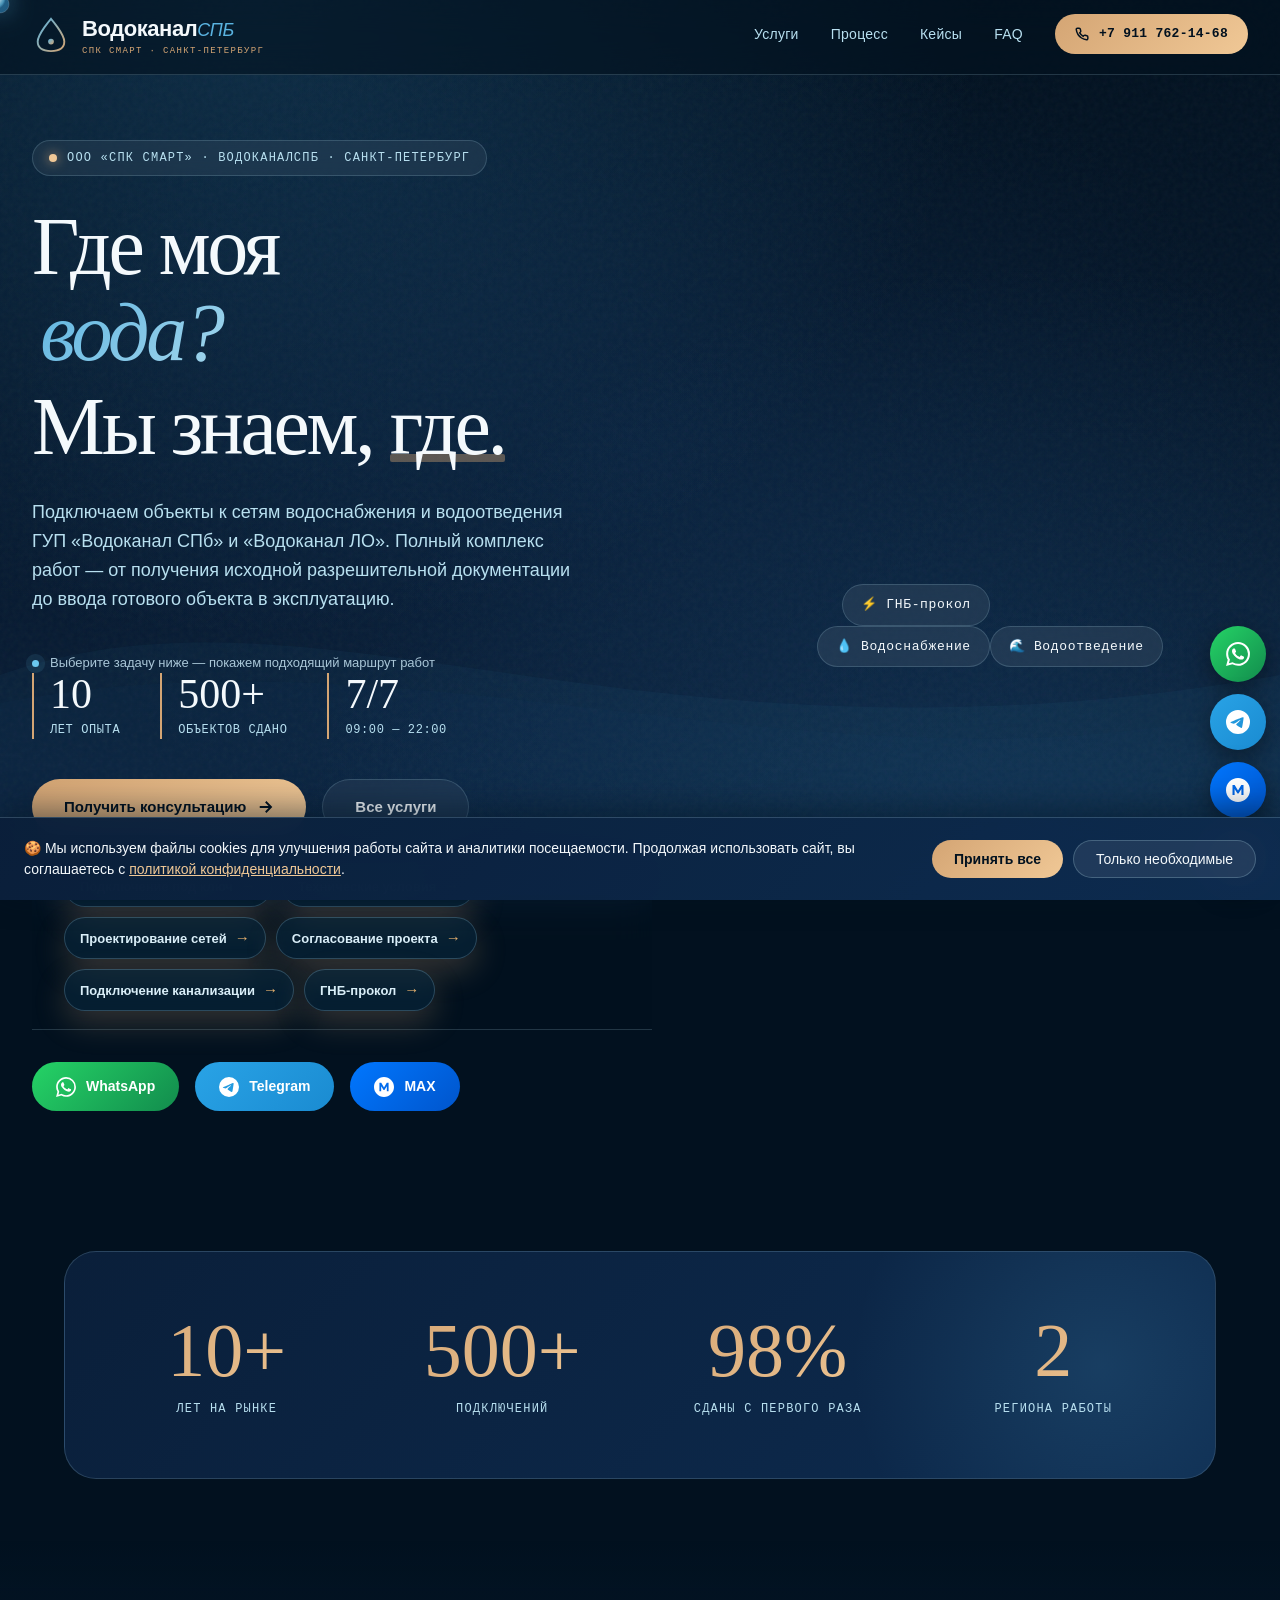
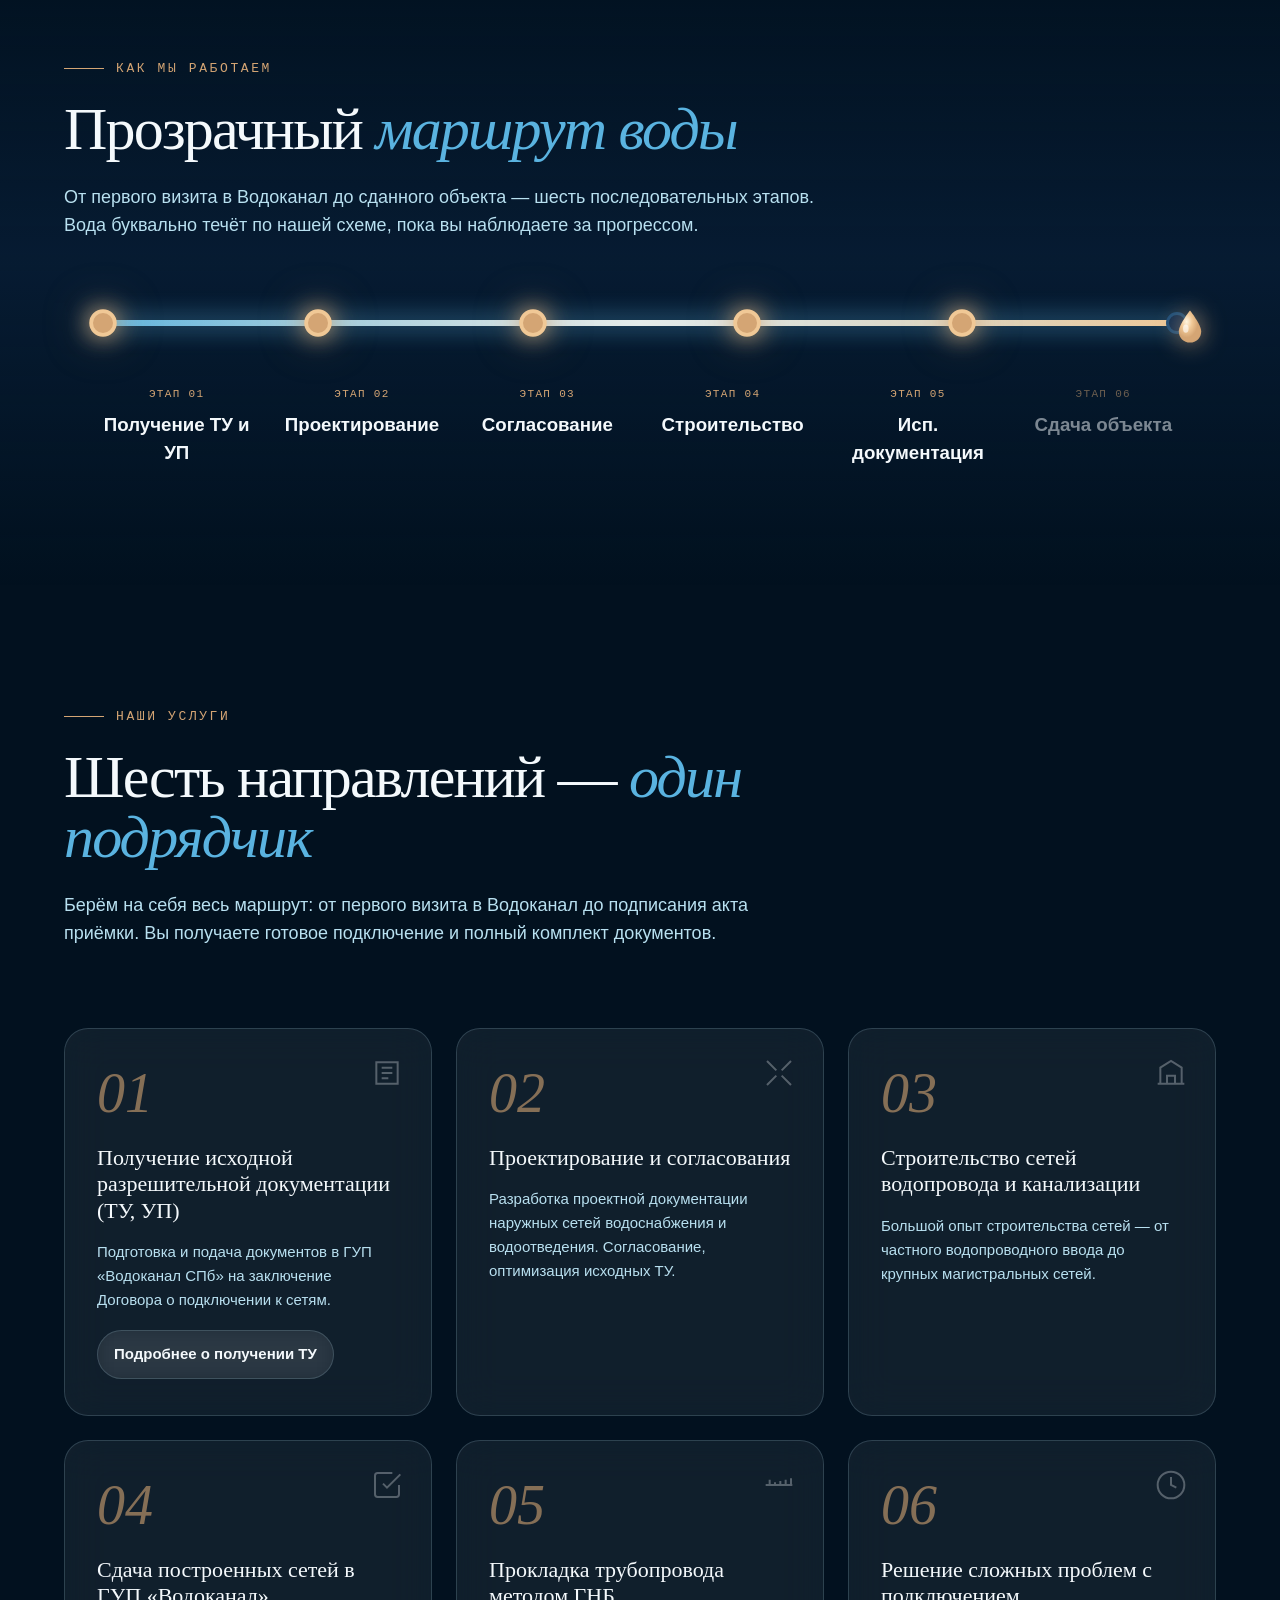
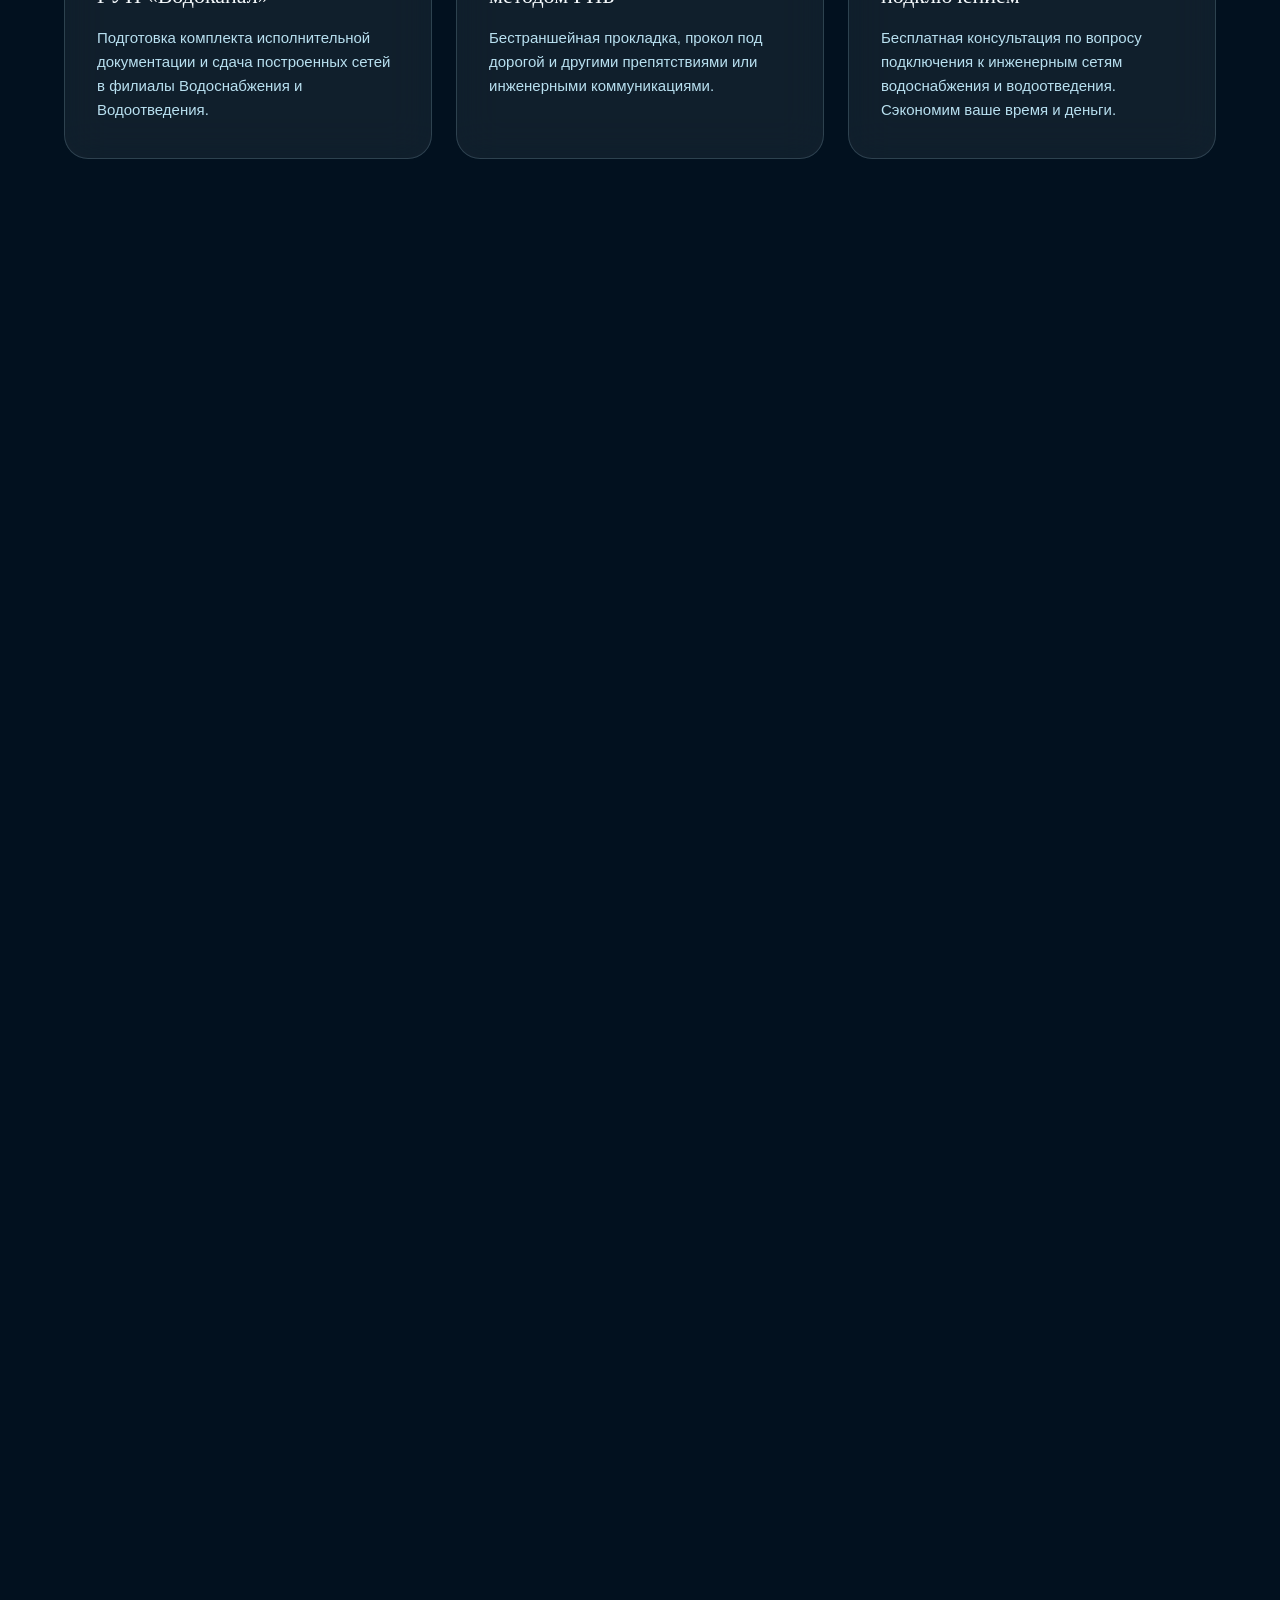
==== commit 03231b39: "media: add real GNB video and refine project photos" ====
--- a/index.html
+++ b/index.html
@@ -2686,6 +2686,10 @@
   .spk-proof-doc h3{margin:0 0 9px;color:#fff;font-size:23px}
   .spk-proof-doc p{margin:0;color:#a9bfd6;line-height:1.6;font-size:14px}
   .spk-proof-doc a{display:inline-flex;margin-top:14px;color:#f0c58f;font-weight:700;text-decoration:none}
+  .spk-home-photo-strip{display:grid;grid-template-columns:1.15fr .85fr;gap:16px;margin-top:26px}
+  .spk-home-photo-strip .spk-real-card{min-height:300px}
+  .spk-home-photo-strip .spk-real-card img{min-height:300px}
+  @media(max-width:800px){.spk-home-photo-strip{grid-template-columns:1fr}.spk-home-photo-strip .spk-real-card,.spk-home-photo-strip .spk-real-card img{min-height:250px}}
   .spk-home-trust{margin-top:30px;padding:22px;border:1px solid rgba(255,255,255,.1);border-radius:24px;background:linear-gradient(135deg,rgba(13,43,73,.86),rgba(8,26,44,.86));display:grid;grid-template-columns:1fr auto;gap:20px;align-items:center}
   .spk-home-trust strong{display:block;font-family:Georgia,'Times New Roman',serif;font-size:25px;color:#fff;margin-bottom:6px}
   .spk-home-trust p{margin:0;color:#a9bfd6;line-height:1.55}
@@ -3228,6 +3232,11 @@
     </div>
   </div>
 
+
+    <div class="spk-home-photo-strip reveal">
+      <a class="spk-real-card" href="/kejsy/"><img src="/assets/cases/case-20.webp" alt="Подготовленная трасса инженерных сетей у капитального объекта" loading="lazy" decoding="async"><div class="spk-real-overlay"><span>Городской объект</span><strong>Подготовленная трасса сети рядом с капитальным зданием</strong></div></a>
+      <a class="spk-real-card" href="/kejsy/"><img src="/assets/cases/case-10.webp" alt="Инженерные колодцы на объекте СПК Смарт" loading="lazy" decoding="async"><div class="spk-real-overlay"><span>Инженерные узлы</span><strong>Монтаж колодцев и соединение наружной сети</strong></div></a>
+    </div>
 
     <div class="section-actions reveal" style="margin-top:24px; display:flex; justify-content:center;">
       <a href="/kejsy/" class="btn btn-ghost">Смотреть все фото и кейсы</a>
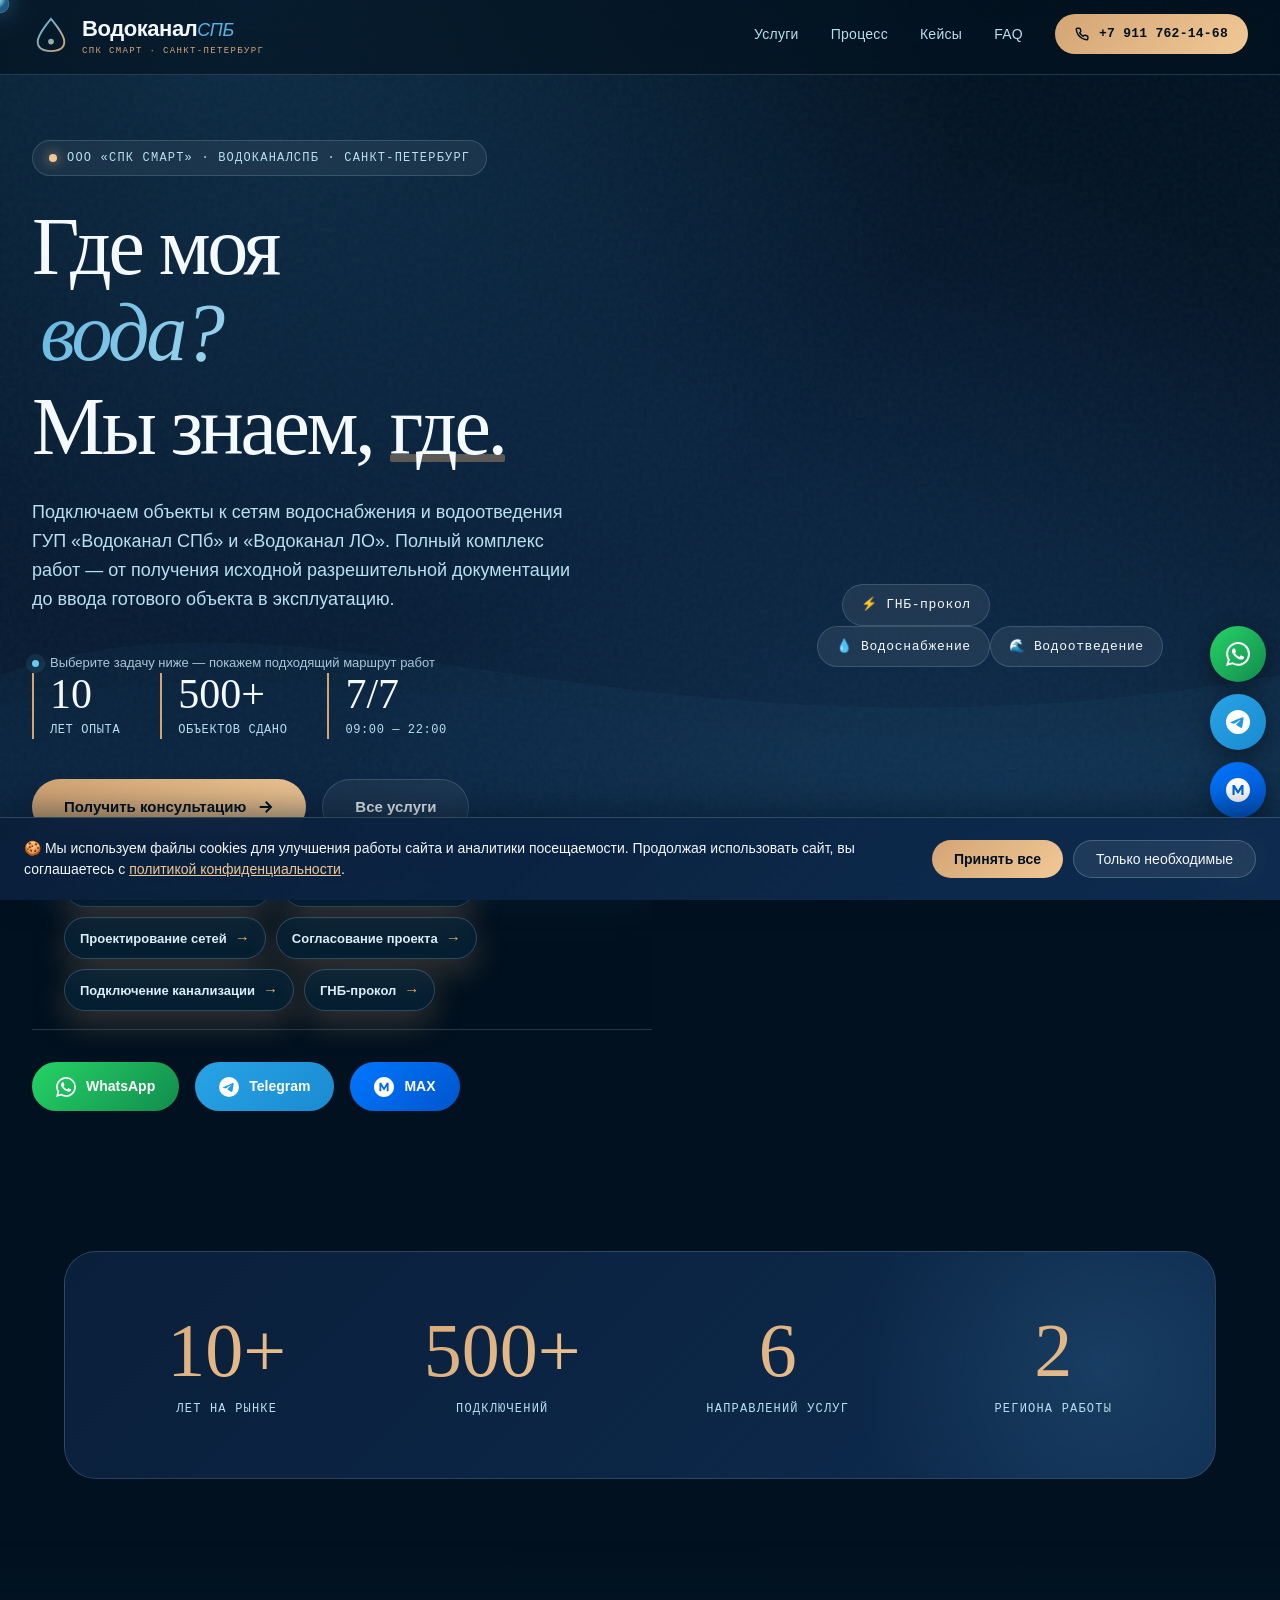
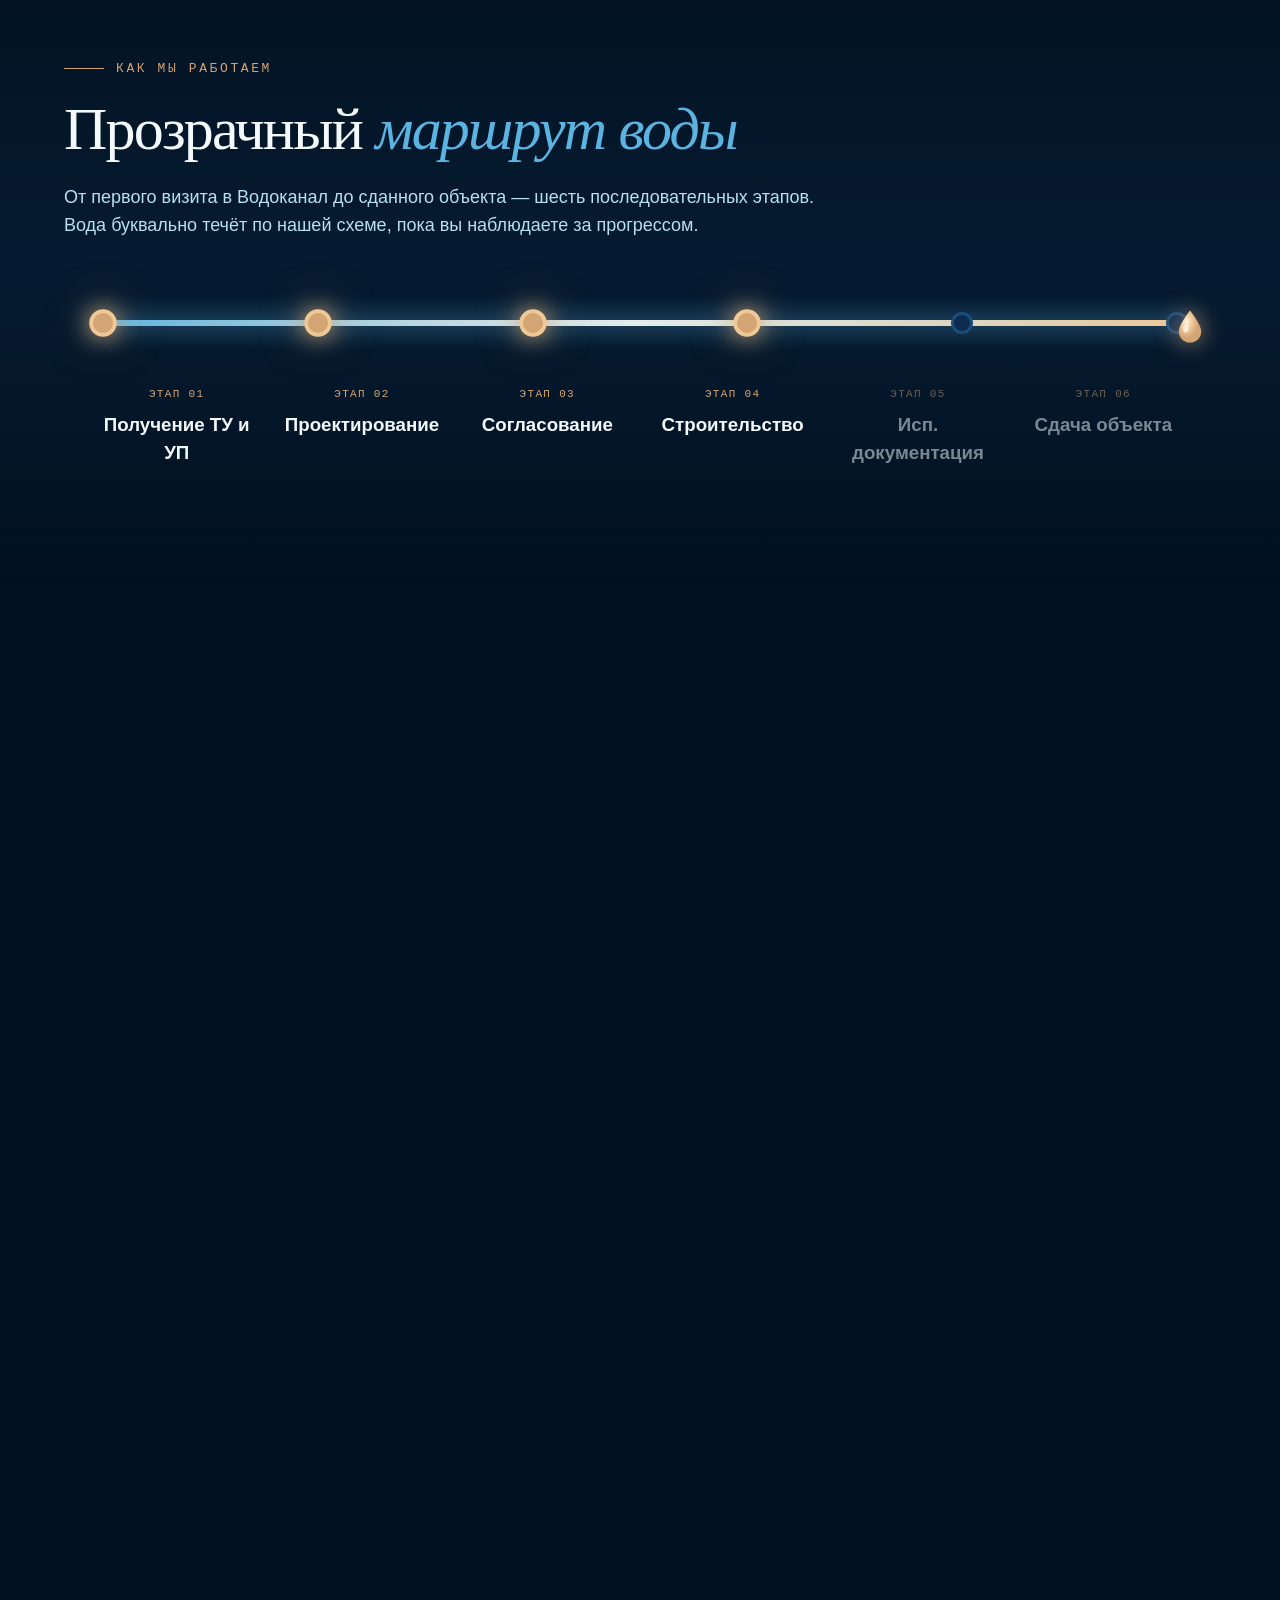
==== commit 7f44275c: "final: prepare website for advertising launch" ====
--- a/index.html
+++ b/index.html
@@ -2674,9 +2674,6 @@
   .spk-real-card{position:relative;min-height:330px;overflow:hidden;border-radius:26px;border:1px solid rgba(255,255,255,.1);background:#0c2741;box-shadow:0 20px 48px rgba(0,0,0,.22)}
   .spk-real-card img{width:100%;height:100%;min-height:330px;object-fit:cover;display:block;transition:transform .45s ease}
   .spk-real-card:hover img{transform:scale(1.025)}
-  .spk-real-overlay{position:absolute;inset:auto 0 0 0;padding:52px 20px 18px;background:linear-gradient(transparent,rgba(4,15,27,.9))}
-  .spk-real-overlay span{display:block;font:700 10px/1.2 'JetBrains Mono',monospace;letter-spacing:.14em;text-transform:uppercase;color:#a7d9f4;margin-bottom:6px}
-  .spk-real-overlay strong{font-size:18px;line-height:1.35;color:white}
   .spk-real-actions{display:flex;gap:12px;flex-wrap:wrap;margin-top:20px}
   .spk-real-link{display:inline-flex;align-items:center;justify-content:center;padding:13px 18px;border-radius:999px;border:1px solid rgba(255,255,255,.16);color:#eef7ff;text-decoration:none;font-weight:700;background:rgba(255,255,255,.04)}
   .spk-real-link.primary{border-color:transparent;background:linear-gradient(135deg,#f0c58f,#d8a46d);color:#081725}
@@ -2904,8 +2901,8 @@
         <div class="counter-label">подключений</div>
       </div>
       <div class="counter">
-        <div class="counter-num" data-count="98" data-suffix="%">98%</div>
-        <div class="counter-label">сданы с первого раза</div>
+        <div class="counter-num" data-count="6">6</div>
+        <div class="counter-label">направлений услуг</div>
       </div>
       <div class="counter">
         <div class="counter-num" data-count="2">2</div>
@@ -3101,8 +3098,8 @@
         <div class="why-mark">
           <svg viewBox="0 0 24 24" fill="none" stroke="currentColor" stroke-width="2"><path d="M12 1v22M17 5H9.5a3.5 3.5 0 000 7h5a3.5 3.5 0 010 7H6"/></svg>
         </div>
-        <h3>Снижение стоимости</h3>
-        <p>Большой опыт и профессиональные связи позволяют оптимизировать цену подключения.</p>
+        <h3>Оптимизация затрат</h3>
+        <p>Проверяем исходные данные и инженерные решения, чтобы не закладывать лишние работы и материалы.</p>
       </div>
       
       <div class="why-item">
@@ -3124,125 +3121,29 @@
   </div>
 </section>
 
-<!-- Cases / Примеры работ -->
+<!-- Cases / Реальные работы -->
 <section id="cases">
   <div class="container">
     <div class="section-header reveal">
-      <div class="section-eyebrow">Примеры работ</div>
-      <h2 class="section-title">Реальные <span class="italic">кейсы</span></h2>
-      <p class="section-sub">Каждый объект — отдельная задача со своими сложностями. Здесь — обобщённые примеры того, что мы сдавали в Водоканал за последние годы. Подробности и фото — по запросу.</p>
+      <div class="section-eyebrow">Реальные работы</div>
+      <h2 class="section-title">Фото <span class="italic">с объектов</span></h2>
+      <p class="section-sub">Показываем реальные фотографии работ и объектов СПК Смарт. Подробности по конкретному объекту, составу работ и этапам расскажем по запросу.</p>
     </div>
-    
-    <div class="cases-grid reveal-stagger">
-      <div class="case-card">
-        <span class="case-tag">Жилой комплекс</span>
-        <h3 class="case-title">Подключение многоквартирного дома</h3>
-        <div class="case-meta">
-          <div class="case-meta-item">
-            <div class="label">Диаметр врезки</div>
-            <div class="value">DN 150</div>
-          </div>
-          <div class="case-meta-item">
-            <div class="label">Срок</div>
-            <div class="value">4 месяца</div>
-          </div>
-        </div>
-        <p class="case-desc">Получение ТУ, проектирование наружных сетей В1 и К1, прокладка магистрали 180 м. Сдача с первого раза.</p>
-      </div>
-      
-      <div class="case-card">
-        <span class="case-tag">Частный дом</span>
-        <h3 class="case-title">Водопроводный ввод в коттедж</h3>
-        <div class="case-meta">
-          <div class="case-meta-item">
-            <div class="label">Диаметр врезки</div>
-            <div class="value">DN 32</div>
-          </div>
-          <div class="case-meta-item">
-            <div class="label">Срок</div>
-            <div class="value">6 недель</div>
-          </div>
-        </div>
-        <p class="case-desc">Получение УП, проектирование, ГНБ-прокол под подъездной дорогой 18 м, врезка в существующую сеть.</p>
-      </div>
-      
-      <div class="case-card">
-        <span class="case-tag">Торговый центр</span>
-        <h3 class="case-title">Подключение коммерческого объекта</h3>
-        <div class="case-meta">
-          <div class="case-meta-item">
-            <div class="label">Диаметр врезки</div>
-            <div class="value">DN 100</div>
-          </div>
-          <div class="case-meta-item">
-            <div class="label">Срок</div>
-            <div class="value">5 месяцев</div>
-          </div>
-        </div>
-        <p class="case-desc">Полный цикл — от ТУ до сдачи. Оптимизация исходных условий позволила снизить плату за подключение.</p>
-      </div>
-      
-      <div class="case-card">
-        <span class="case-tag">Магистраль</span>
-        <h3 class="case-title">Прокладка магистрального водопровода</h3>
-        <div class="case-meta">
-          <div class="case-meta-item">
-            <div class="label">Диаметр</div>
-            <div class="value">DN 300</div>
-          </div>
-          <div class="case-meta-item">
-            <div class="label">Длина</div>
-            <div class="value">420 м</div>
-          </div>
-        </div>
-        <p class="case-desc">Открытая прокладка с двумя ГНБ-проколами под дорогами. Исполнительная документация принята без замечаний.</p>
-      </div>
-      
-      <div class="case-card">
-        <span class="case-tag">Производство</span>
-        <h3 class="case-title">Промышленный объект в ЛО</h3>
-        <div class="case-meta">
-          <div class="case-meta-item">
-            <div class="label">Диаметр</div>
-            <div class="value">DN 200</div>
-          </div>
-          <div class="case-meta-item">
-            <div class="label">Срок</div>
-            <div class="value">7 месяцев</div>
-          </div>
-        </div>
-        <p class="case-desc">Подключение к сетям ГУП «Водоканал ЛО». Сложный участок с пересечением существующих коммуникаций.</p>
-      </div>
-      
-      <div class="case-card">
-        <span class="case-tag">Сложный случай</span>
-        <h3 class="case-title">Реанимация заброшенного проекта</h3>
-        <div class="case-meta">
-          <div class="case-meta-item">
-            <div class="label">Статус</div>
-            <div class="value">Сдан</div>
-          </div>
-          <div class="case-meta-item">
-            <div class="label">Срок</div>
-            <div class="value">3 месяца</div>
-          </div>
-        </div>
-        <p class="case-desc">Клиент пришёл с просроченными ТУ и недостроенными сетями. Переоформили документы, достроили, сдали.</p>
-      </div>
+
+    <div class="spk-home-photo-strip reveal">
+      <a class="spk-real-card" href="/kejsy/" aria-label="Открыть раздел с фотографиями работ">
+        <img src="/assets/featured/home-object-site.webp" alt="Фото объекта СПК Смарт" loading="lazy" decoding="async">
+      </a>
+      <a class="spk-real-card" href="/kejsy/" aria-label="Открыть раздел с фотографиями работ">
+        <img src="/assets/featured/home-object-wells.webp" alt="Фото объекта СПК Смарт" loading="lazy" decoding="async">
+      </a>
+    </div>
+
+    <div class="section-actions reveal" style="margin-top:24px;display:flex;justify-content:center;gap:12px;flex-wrap:wrap;">
+      <a href="/kejsy/" class="btn btn-primary">Смотреть все фото и кейсы</a>
+      <a href="/dokumenty/" class="btn btn-ghost">Документы и СРО</a>
     </div>
   </div>
-
-
-    <div class="spk-home-photo-strip reveal">
-      <a class="spk-real-card" href="/kejsy/"><img src="/assets/cases/case-20.webp" alt="Подготовленная трасса инженерных сетей у капитального объекта" loading="lazy" decoding="async"><div class="spk-real-overlay"><span>Городской объект</span><strong>Подготовленная трасса сети рядом с капитальным зданием</strong></div></a>
-      <a class="spk-real-card" href="/kejsy/"><img src="/assets/cases/case-10.webp" alt="Инженерные колодцы на объекте СПК Смарт" loading="lazy" decoding="async"><div class="spk-real-overlay"><span>Инженерные узлы</span><strong>Монтаж колодцев и соединение наружной сети</strong></div></a>
-    </div>
-
-    <div class="section-actions reveal" style="margin-top:24px; display:flex; justify-content:center;">
-      <a href="/kejsy/" class="btn btn-ghost">Смотреть все фото и кейсы</a>
-    </div>
-  
-  <div class="container"><div class="spk-home-trust reveal"><div><strong>Хотите посмотреть реальные работы и документы?</strong><p>Вынесли фотографии с объектов и официальные выписки в отдельные разделы, чтобы всё можно было проверить без поиска по сайту.</p></div><div class="spk-home-trust-actions"><a class="spk-real-link primary" href="/kejsy/">Фото и кейсы</a><a class="spk-real-link" href="/dokumenty/">Документы и СРО</a></div></div></div>
 </section>
 
 <!-- Guarantees / Гарантии -->
@@ -3387,7 +3288,7 @@
         </button>
         <div class="faq-answer">
           <div class="faq-answer-inner">
-            Стоимость складывается из платы за подключение по тарифу Водоканала (зависит от диаметра врезки и удалённости), стоимости проектирования и строительных работ. Благодаря опыту и связям мы помогаем оптимизировать исходные ТУ и снизить итоговую стоимость. Расчёт делаем бесплатно после выезда на объект.
+            Стоимость складывается из платы за подключение по тарифу Водоканала (зависит от диаметра врезки и удалённости), стоимости проектирования и строительных работ. За счёт проверки исходных данных и инженерных решений помогаем избежать лишних работ и необоснованных затрат. Расчёт делаем бесплатно после выезда на объект.
           </div>
         </div>
       </div>
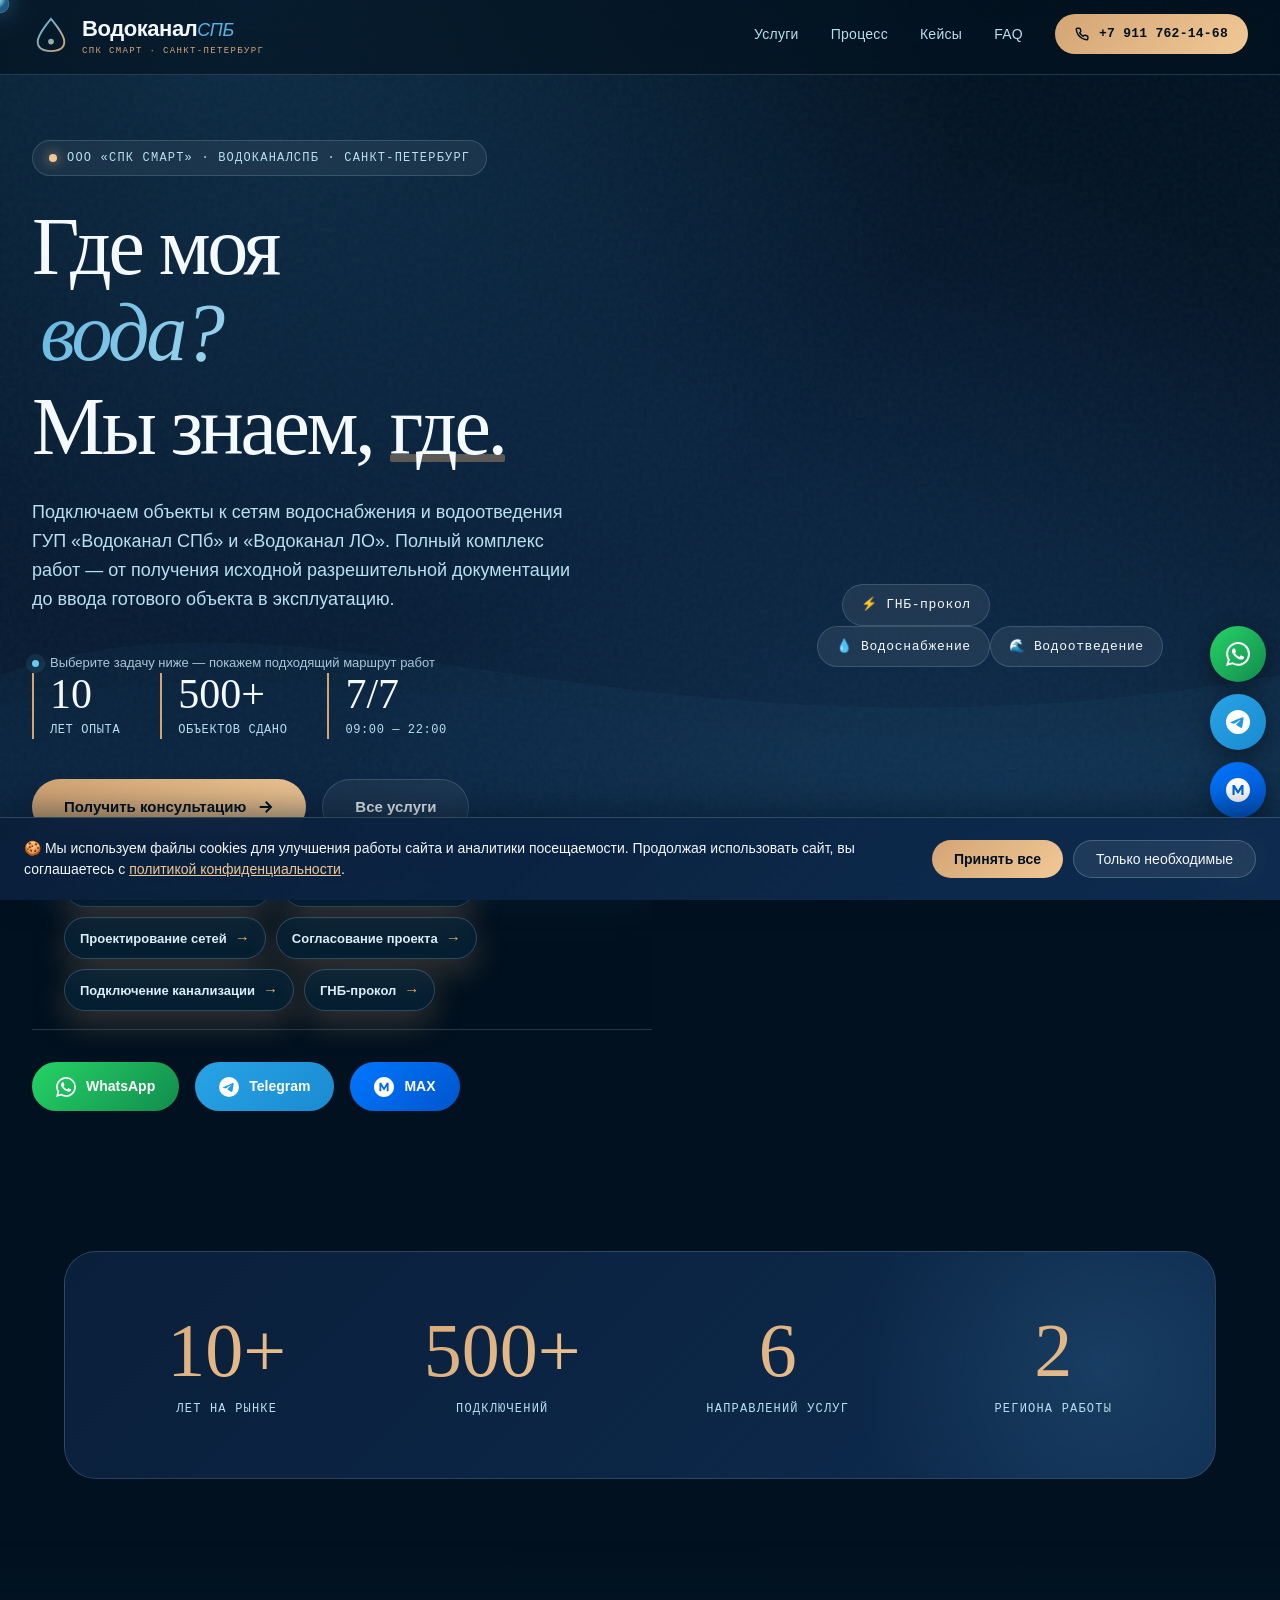
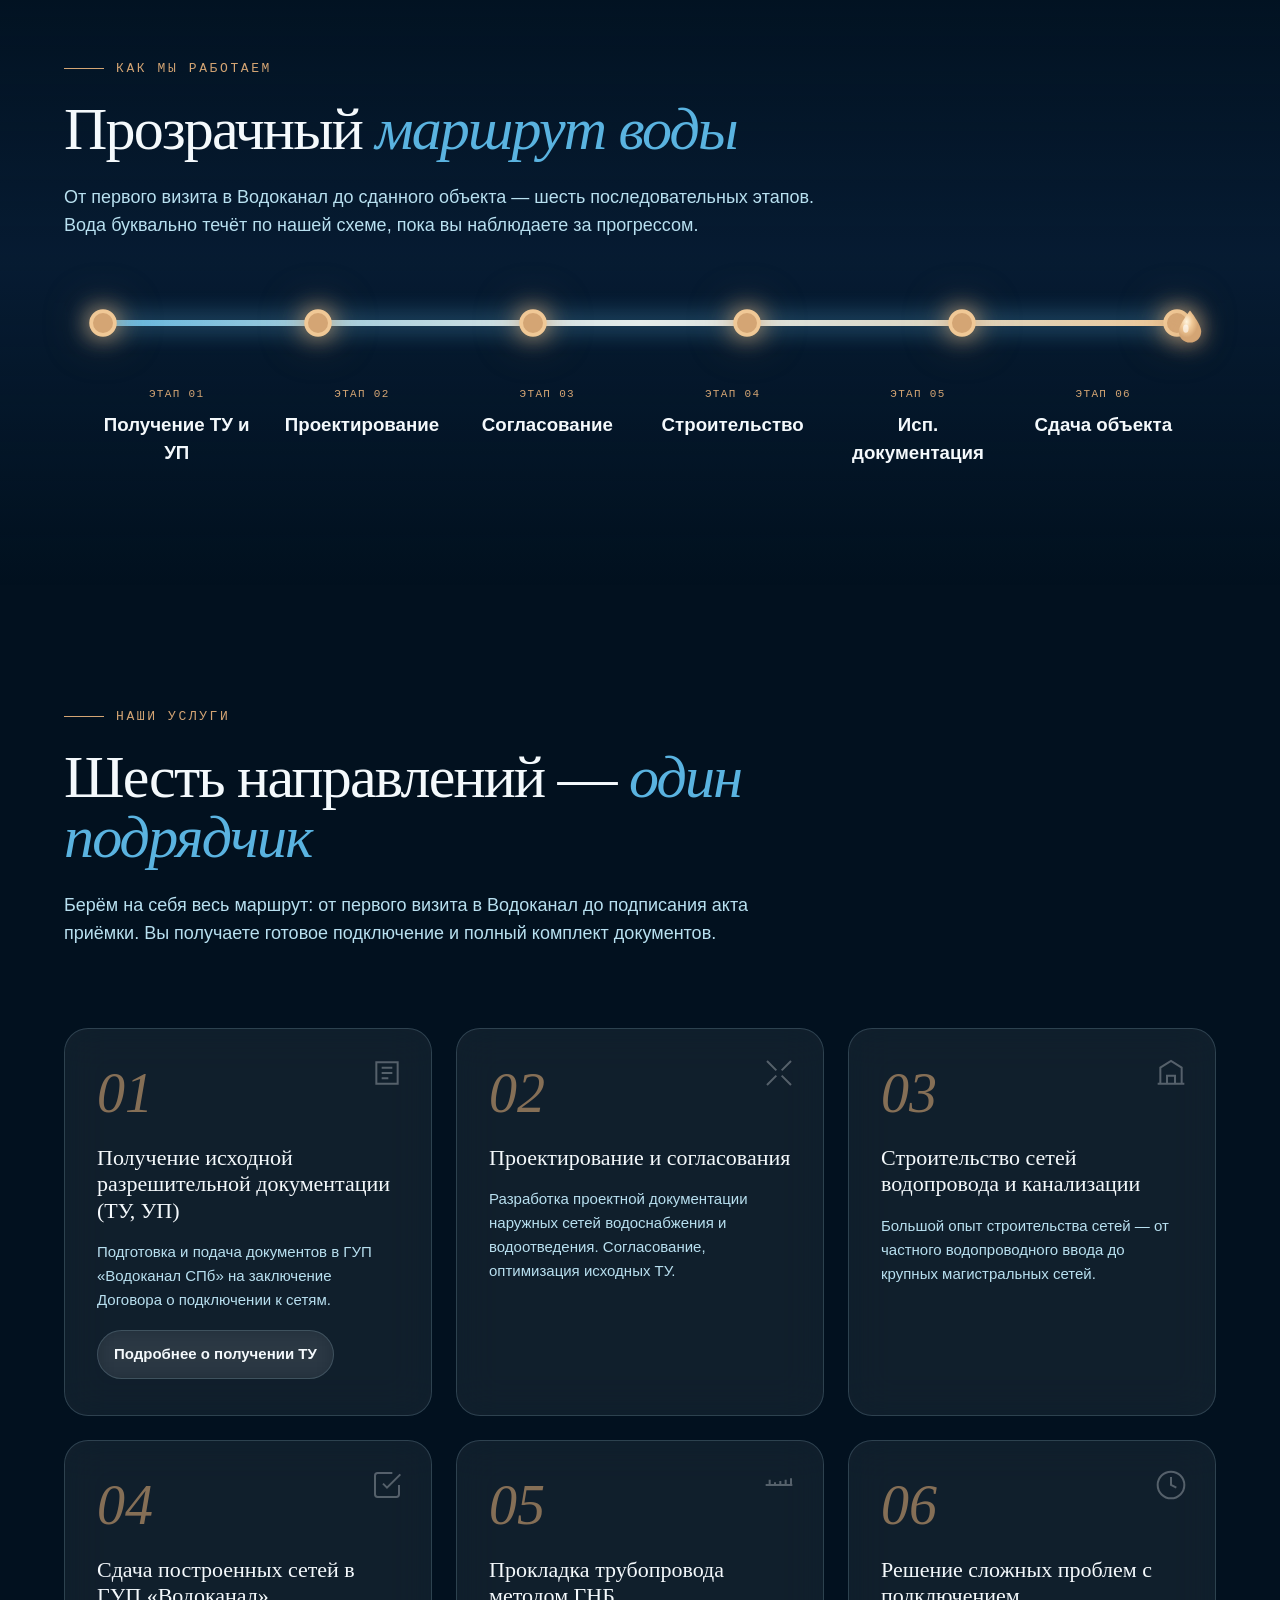
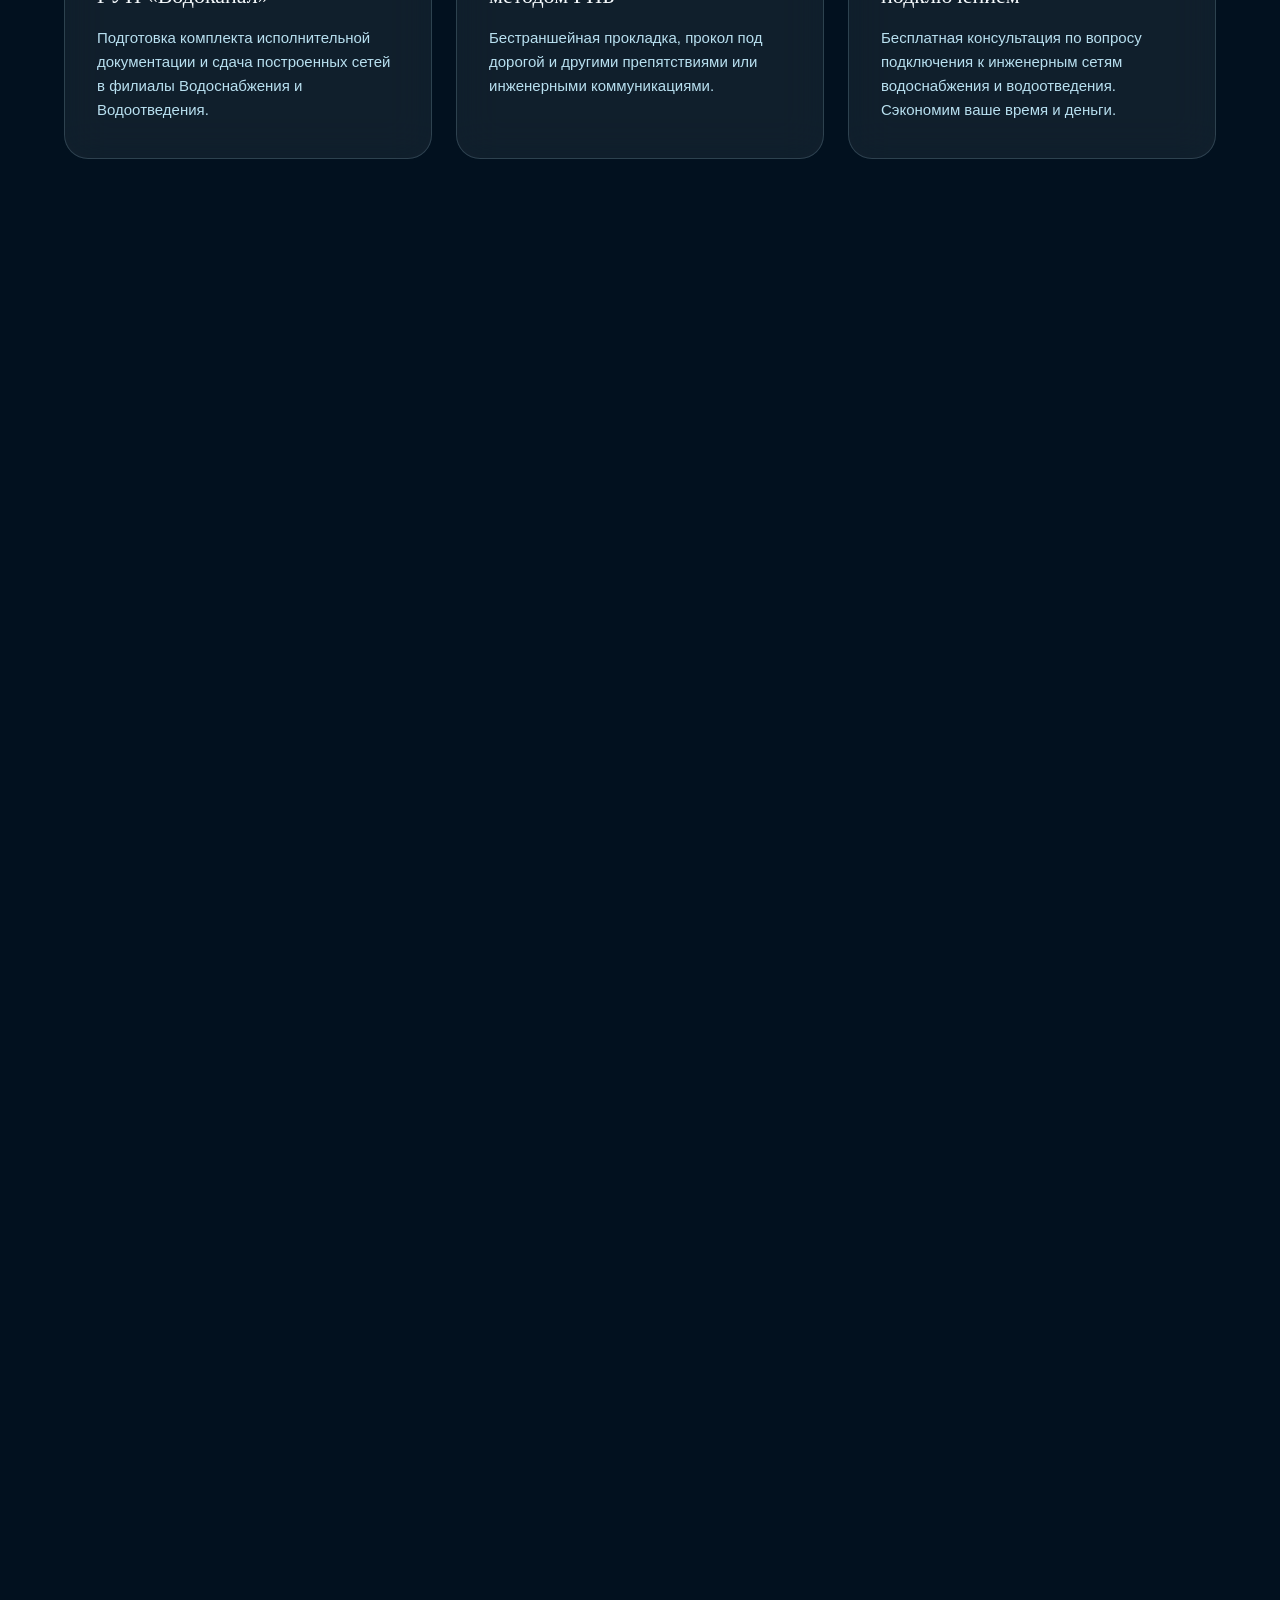
==== commit accdd94e: "design: replace homepage second project photo" ====
--- a/index.html
+++ b/index.html
@@ -3135,7 +3135,7 @@
         <img src="/assets/featured/home-object-site.webp" alt="Фото объекта СПК Смарт" loading="lazy" decoding="async">
       </a>
       <a class="spk-real-card" href="/kejsy/" aria-label="Открыть раздел с фотографиями работ">
-        <img src="/assets/featured/home-object-wells.webp" alt="Фото объекта СПК Смарт" loading="lazy" decoding="async">
+        <img src="/assets/featured/home-object-tractor-wells.png" alt="Фото объекта СПК Смарт: спецтехника и инженерные колодцы" loading="lazy" decoding="async">
       </a>
     </div>
 
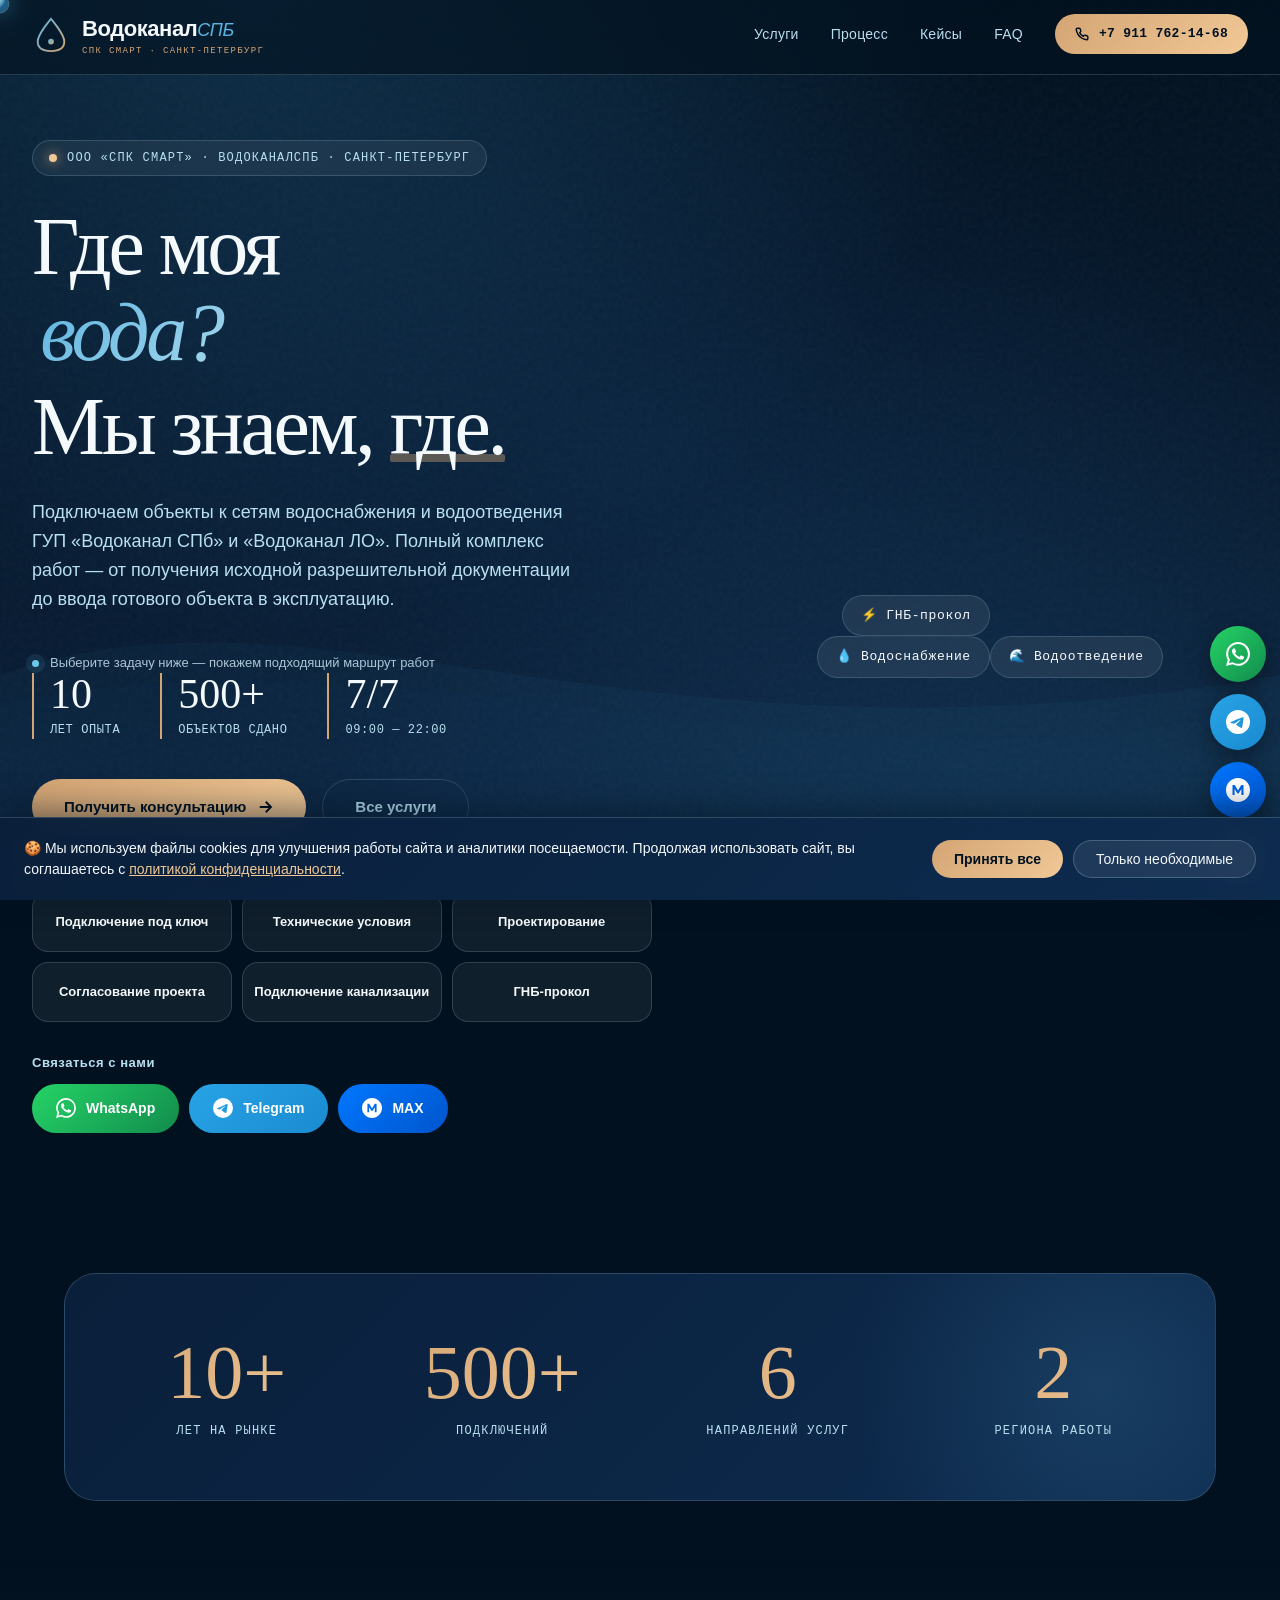
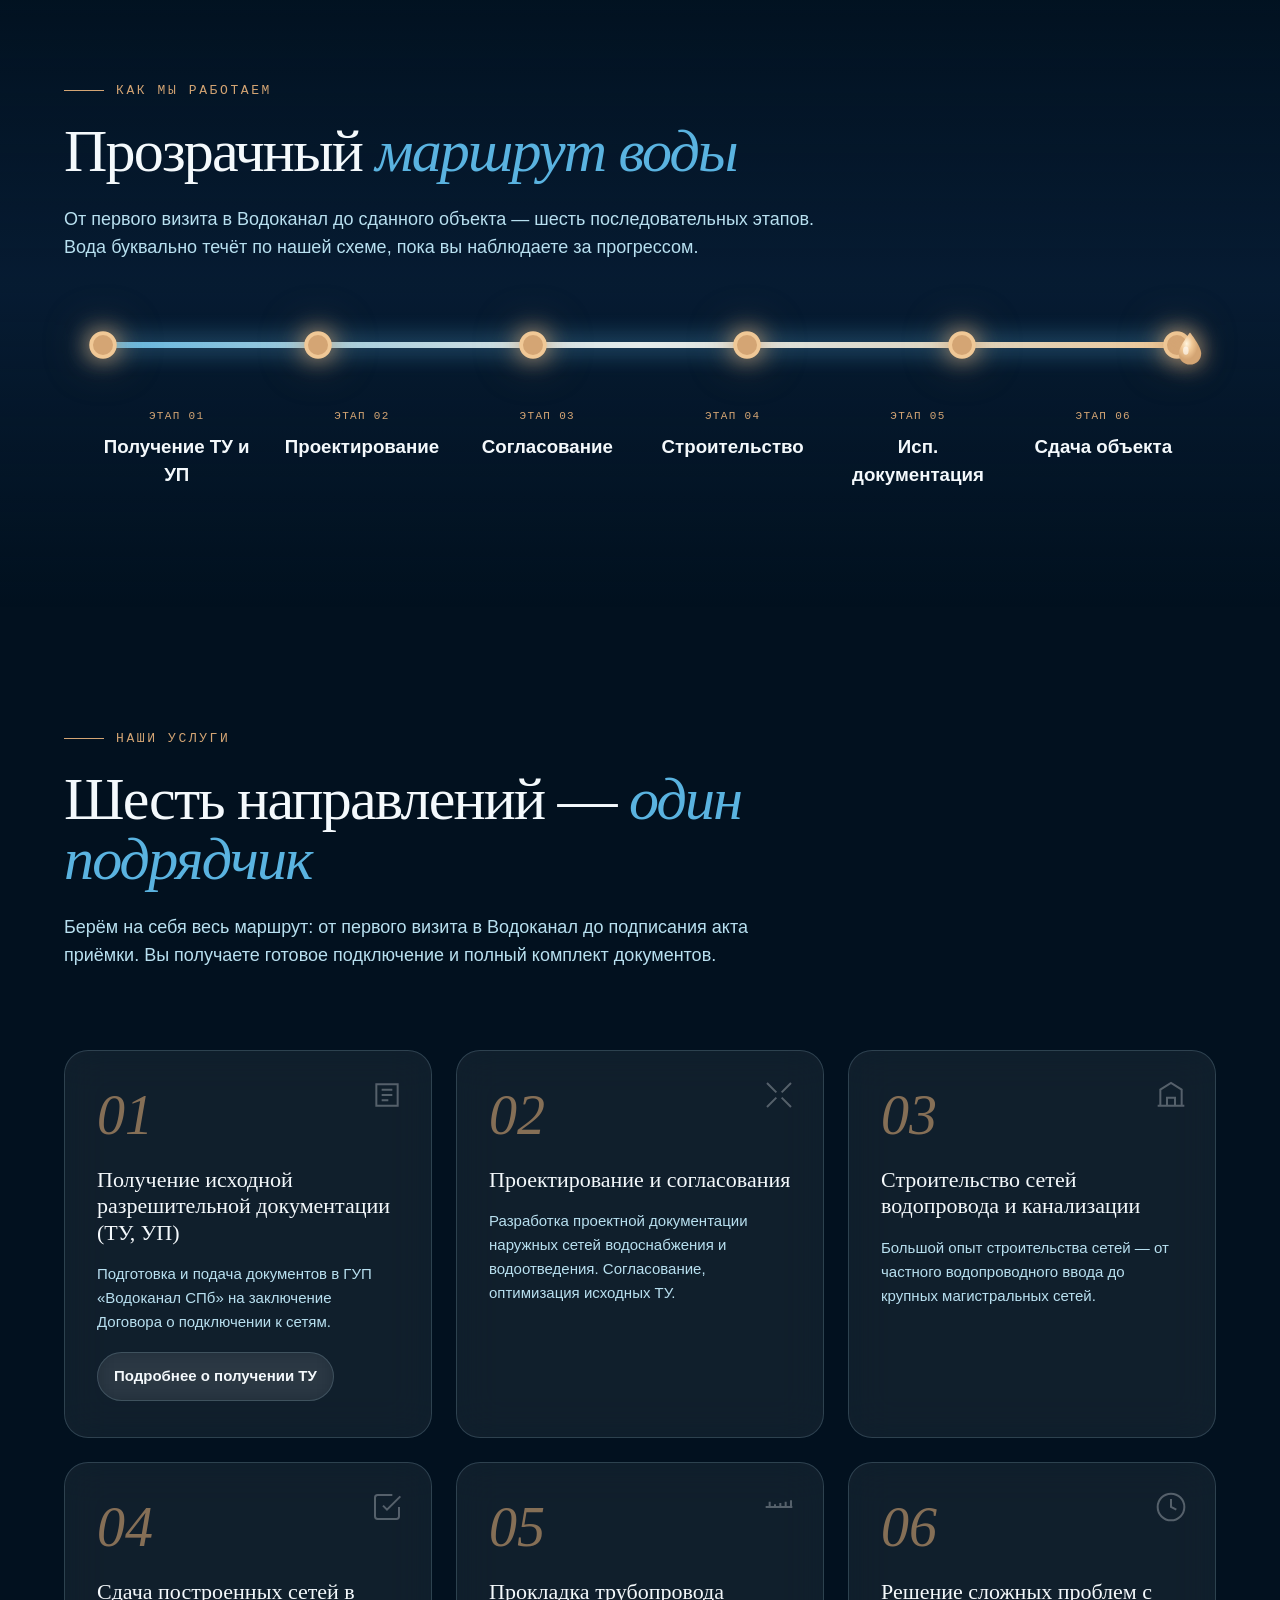
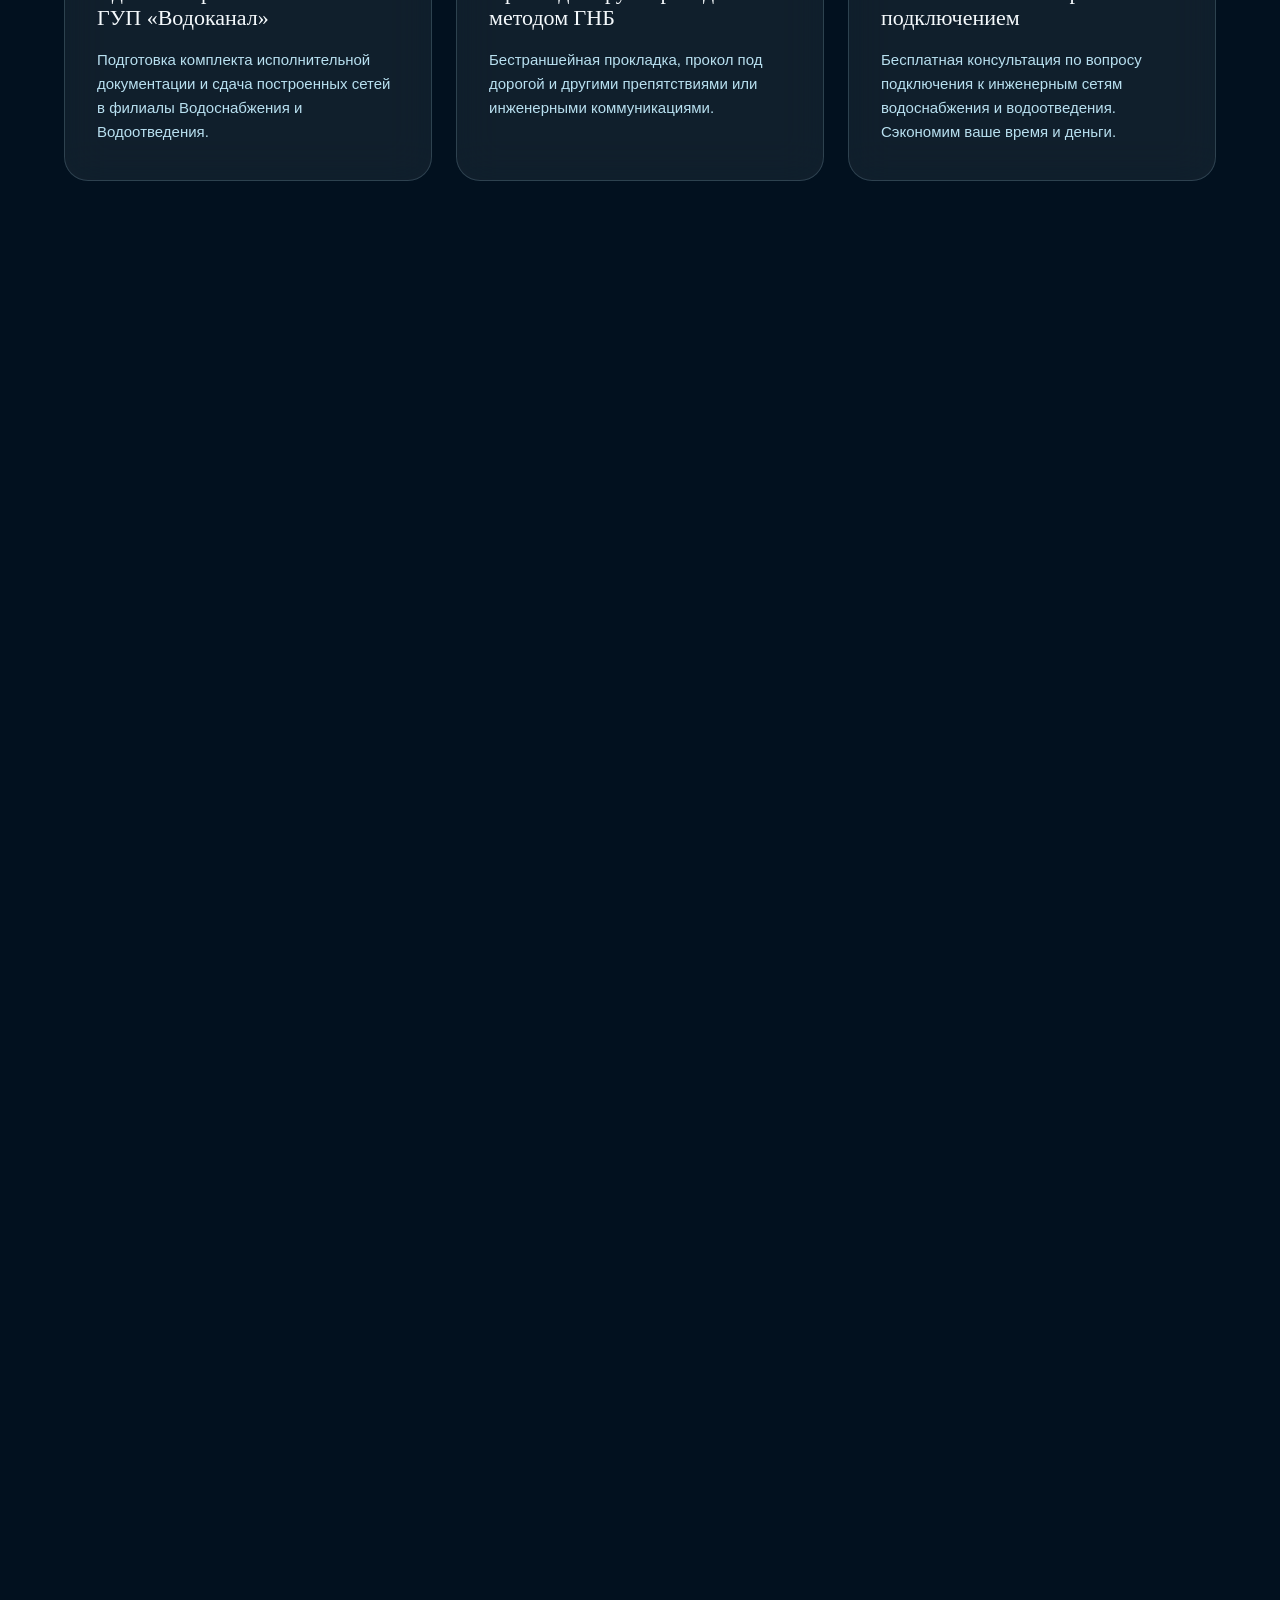
==== commit 26851f21: "deploy: switch production to REG.RU and refine homepage" ====
--- a/index.html
+++ b/index.html
@@ -765,28 +765,6 @@
     transform: translateY(-3px);
   }
 
-  .hero-service-link {
-    display: inline-flex;
-    align-items: center;
-    justify-content: center;
-    margin-top: 24px;
-    padding: 14px 24px;
-    border-radius: 999px;
-    background: linear-gradient(135deg, var(--gold), var(--gold-bright));
-    color: var(--ink);
-    text-decoration: none;
-    font-size: 15px;
-    font-weight: 700;
-    line-height: 1.2;
-    box-shadow: 0 12px 32px rgba(212, 165, 116, 0.24);
-    transition: transform 0.4s cubic-bezier(0.4, 0, 0.2, 1), box-shadow 0.4s cubic-bezier(0.4, 0, 0.2, 1);
-  }
-
-  .hero-service-link:hover {
-    transform: translateY(-3px);
-    box-shadow: 0 20px 40px rgba(212, 165, 116, 0.4);
-  }
-  
   /* Hero visual — interactive orb */
   .hero-visual {
     position: relative;
@@ -2596,7 +2574,6 @@
   }
 
 /* 2026 homepage service navigator */
-.hero-service-link{display:none!important}
 .home-service-navigator{position:relative;padding:34px 0 92px;background:linear-gradient(180deg,#0a2940 0%,#071d2d 100%);overflow:hidden}
 .home-service-navigator:before{content:"";position:absolute;inset:0;background:linear-gradient(rgba(108,195,231,.035) 1px,transparent 1px),linear-gradient(90deg,rgba(108,195,231,.035) 1px,transparent 1px);background-size:42px 42px;mask-image:linear-gradient(to bottom,transparent,#000 28%,#000)}
 .task-shell{width:min(1240px,calc(100% - 40px));margin:auto;position:relative;z-index:1}
@@ -2620,24 +2597,30 @@
 @media(max-width:620px){.task-shell{width:min(100% - 24px,1240px)}.task-grid{grid-template-columns:1fr}.task-card{min-height:220px}.task-head h2{font-size:36px}.home-service-navigator{padding-bottom:65px}}
 
 
-.hero-service-links{display:flex;flex-wrap:wrap;gap:10px;margin-top:18px;max-width:760px}
-.hero-service-link{display:inline-flex;align-items:center;gap:8px;padding:11px 15px;border:1px solid rgba(155,207,231,.25);border-radius:999px;background:rgba(10,42,64,.58);color:#d9eef8;text-decoration:none;font-size:13px;font-weight:700;transition:.25s ease;backdrop-filter:blur(8px)}
-.hero-service-link:after{content:'→';color:#e4b06f;font-size:15px;transition:transform .25s ease}
-.hero-service-link:hover{border-color:rgba(228,176,111,.72);background:rgba(24,67,94,.82);transform:translateY(-2px)}
-.hero-service-link:hover:after{transform:translateX(3px)}
-@media(max-width:620px){.hero-service-links{display:grid;grid-template-columns:1fr 1fr;gap:8px}.hero-service-link{justify-content:space-between;padding:10px 12px;font-size:12px}}
-@media(max-width:430px){.hero-service-links{grid-template-columns:1fr}}
+/* Homepage actions: scoped independently from the fixed header navigation. */
+.hero-inner > div:first-child{min-width:0}
+.hero .hero-action-label{font-family:inherit;font-size:13px;font-weight:600;line-height:1.4;letter-spacing:.04em;color:var(--foam);margin:0 0 12px}
+.hero-services{margin-top:26px}
+.hero-service-links{display:grid;grid-template-columns:repeat(3,minmax(0,1fr));grid-auto-rows:1fr;gap:10px}
+.hero-service-link{display:flex;align-items:center;justify-content:center;min-width:0;min-height:60px;padding:12px 10px;border:1px solid var(--line);border-radius:16px;background:var(--glass);color:var(--pearl);text-align:center;text-decoration:none;font-size:13px;font-weight:600;line-height:1.4;overflow-wrap:break-word;transition:transform .25s ease,border-color .25s ease,background .25s ease}
+.hero-service-link:focus-visible{outline:2px solid var(--gold-bright);outline-offset:3px}
+.hero-contacts{margin-top:32px}
+.hero-contacts .messenger-quick{margin-top:0;gap:10px}
+.hero .hero-buttons .btn-ghost{background:transparent;color:var(--foam)}
+@media(hover:hover) and (pointer:fine){
+  .hero-service-link:hover{border-color:var(--gold);background:var(--glass-bright);transform:translateY(-2px)}
+}
+@media(max-width:620px){
+  .hero-service-links{grid-template-columns:repeat(2,minmax(0,1fr));gap:8px}
+  .hero-service-link{min-height:58px}
+  .hero-services{margin-top:24px}
+  .hero-contacts{margin-top:28px}
+}
+@media(max-width:380px){.hero-service-links{grid-template-columns:minmax(0,1fr)}}
 
 /* Final homepage anchor/header fixes */
 html{scroll-padding-top:96px}
 #about,#services,#process,#cases,#faq,#contact{scroll-margin-top:96px}
-.hero-service-links .hero-service-link{display:inline-flex!important;margin-top:0!important}
-@media(max-width:620px){.hero-service-links .hero-service-link{display:flex!important}}
-
-/* Compact homepage service links: stay inside the hero and never overlap sections */
-.hero-service-links{position:static!important;z-index:auto!important}
-.hero{overflow:hidden}
-@media(max-width:980px){.hero-service-links{max-width:620px}}
 
 
 
@@ -2843,14 +2826,19 @@
         </a>
         <a href="/uslugi/" class="btn btn-ghost">Все услуги</a>
       </div>
-      <nav class="hero-service-links" aria-label="Основные услуги">
+      <div class="hero-services">
+      <h2 class="hero-action-label" id="hero-services-title">Наши услуги</h2>
+      <div class="hero-service-links" role="navigation" aria-labelledby="hero-services-title">
         <a class="hero-service-link" href="/podklyuchenie-k-vodokanalu/">Подключение под ключ</a>
         <a class="hero-service-link" href="/tehnicheskie-usloviya-vodokanala/">Технические условия</a>
-        <a class="hero-service-link" href="/proektirovanie-setey-vodosnabzheniya/">Проектирование сетей</a>
+        <a class="hero-service-link" href="/proektirovanie-setey-vodosnabzheniya/">Проектирование</a>
         <a class="hero-service-link" href="/soglasovanie-proekta-vodokanala/">Согласование проекта</a>
         <a class="hero-service-link" href="/podklyuchenie-kanalizatsii-vodokanala/">Подключение канализации</a>
         <a class="hero-service-link" href="/gnb-prokol-pod-vodoprovod/">ГНБ-прокол</a>
-      </nav>
+      </div>
+      </div>
+      <div class="hero-contacts" role="group" aria-labelledby="hero-contacts-title">
+      <div class="hero-action-label" id="hero-contacts-title">Связаться с нами</div>
       <div class="messenger-quick">
         <a href="https://wa.me/79117621468?text=Здравствуйте!%20Хочу%20уточнить%20по%20подключению%20к%20Водоканалу" class="msg-btn wa" target="_blank" rel="noopener">
           <svg viewBox="0 0 24 24" fill="currentColor"><path d="M17.472 14.382c-.297-.149-1.758-.867-2.03-.967-.273-.099-.471-.148-.67.15-.197.297-.767.966-.94 1.164-.173.199-.347.223-.644.075-.297-.15-1.255-.463-2.39-1.475-.883-.788-1.48-1.761-1.653-2.059-.173-.297-.018-.458.13-.606.134-.133.298-.347.446-.52.149-.174.198-.298.298-.497.099-.198.05-.371-.025-.52-.075-.149-.669-1.612-.916-2.207-.242-.579-.487-.5-.669-.51-.173-.008-.371-.01-.57-.01-.198 0-.52.074-.792.372-.272.297-1.04 1.016-1.04 2.479 0 1.462 1.065 2.875 1.213 3.074.149.198 2.096 3.2 5.077 4.487.709.306 1.262.489 1.694.625.712.227 1.36.195 1.871.118.571-.085 1.758-.719 2.006-1.413.248-.694.248-1.289.173-1.413-.074-.124-.272-.198-.57-.347m-5.421 7.403h-.004a9.87 9.87 0 01-5.031-1.378l-.361-.214-3.741.982.998-3.648-.235-.374a9.86 9.86 0 01-1.51-5.26c.001-5.45 4.436-9.884 9.888-9.884 2.64 0 5.122 1.03 6.988 2.898a9.825 9.825 0 012.893 6.994c-.003 5.45-4.437 9.884-9.885 9.884m8.413-18.297A11.815 11.815 0 0012.05 0C5.495 0 .16 5.335.157 11.892c0 2.096.547 4.142 1.588 5.945L.057 24l6.305-1.654a11.882 11.882 0 005.683 1.448h.005c6.554 0 11.89-5.335 11.893-11.893a11.821 11.821 0 00-3.48-8.413z"/></svg>
@@ -2867,6 +2855,7 @@
           MAX
         </a>
       </div>
+    </div>
     </div>
     <div class="hero-visual">
       <div class="water-orb">
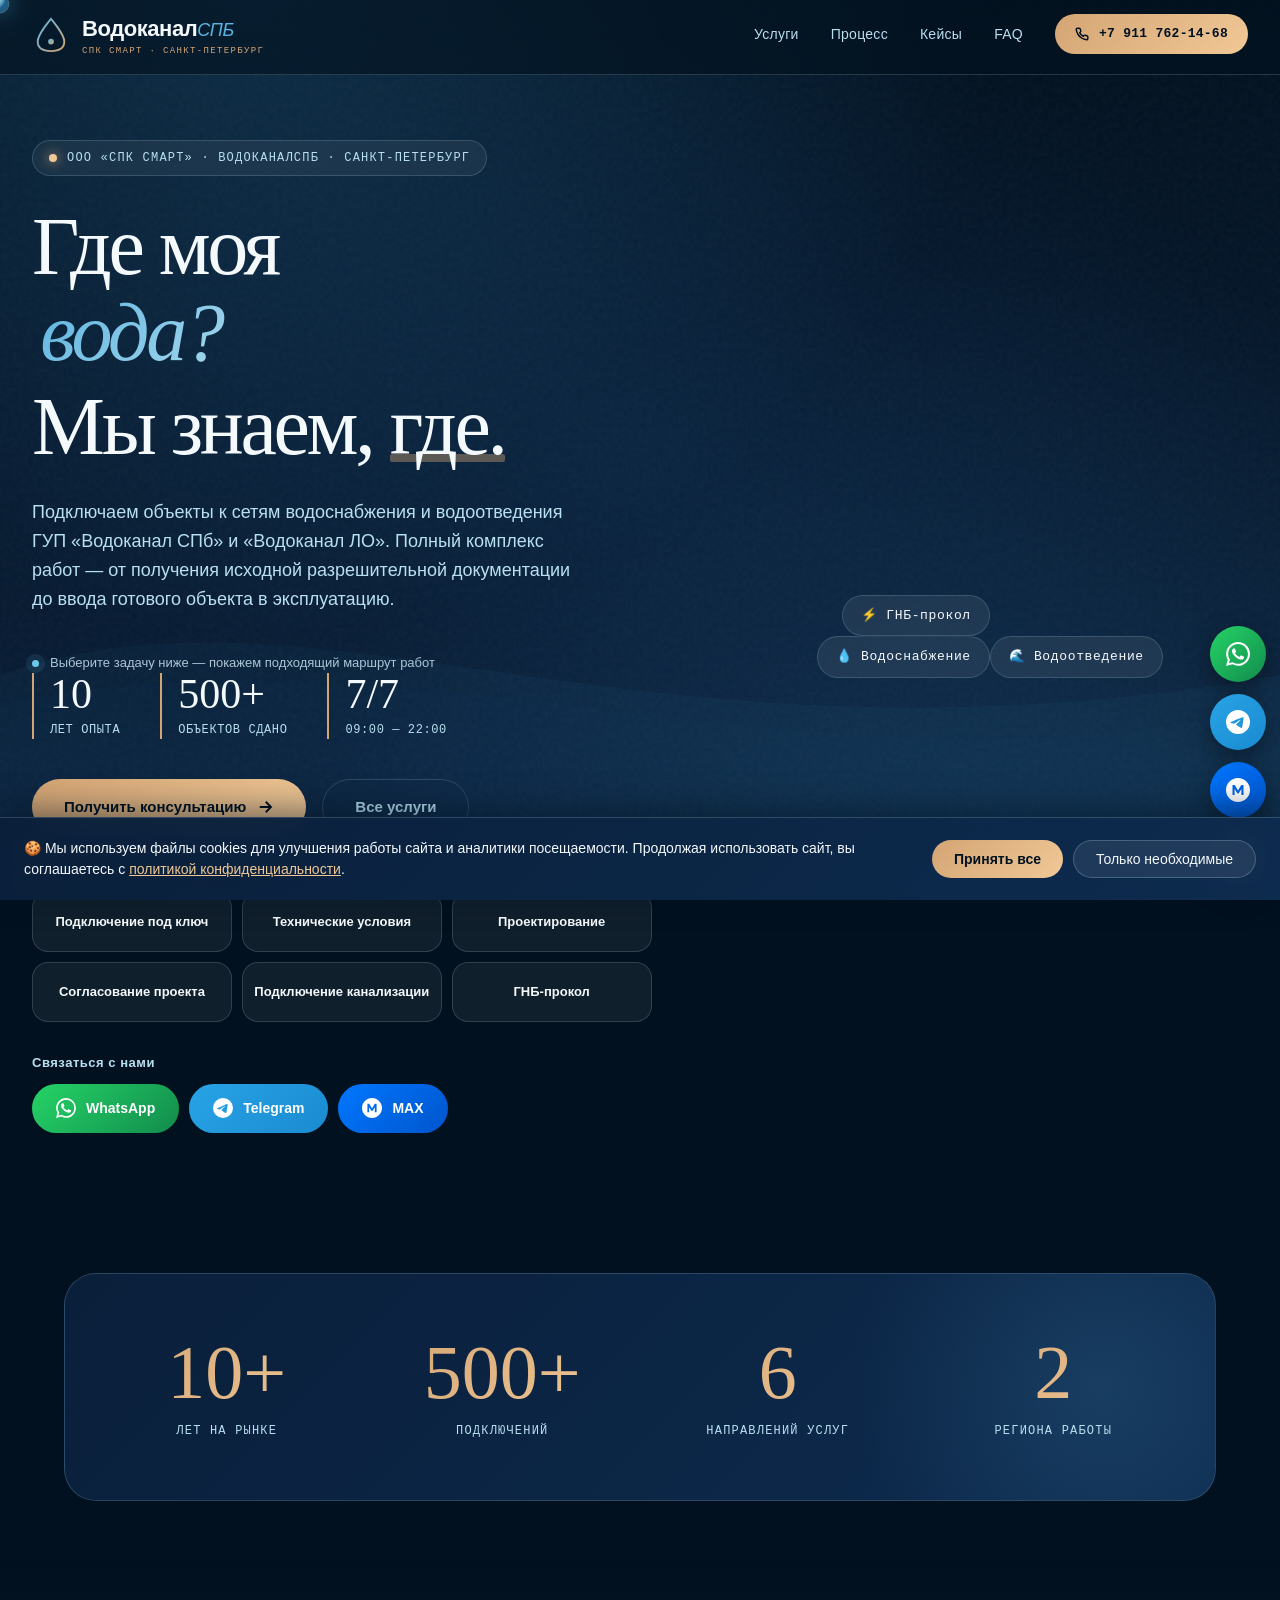
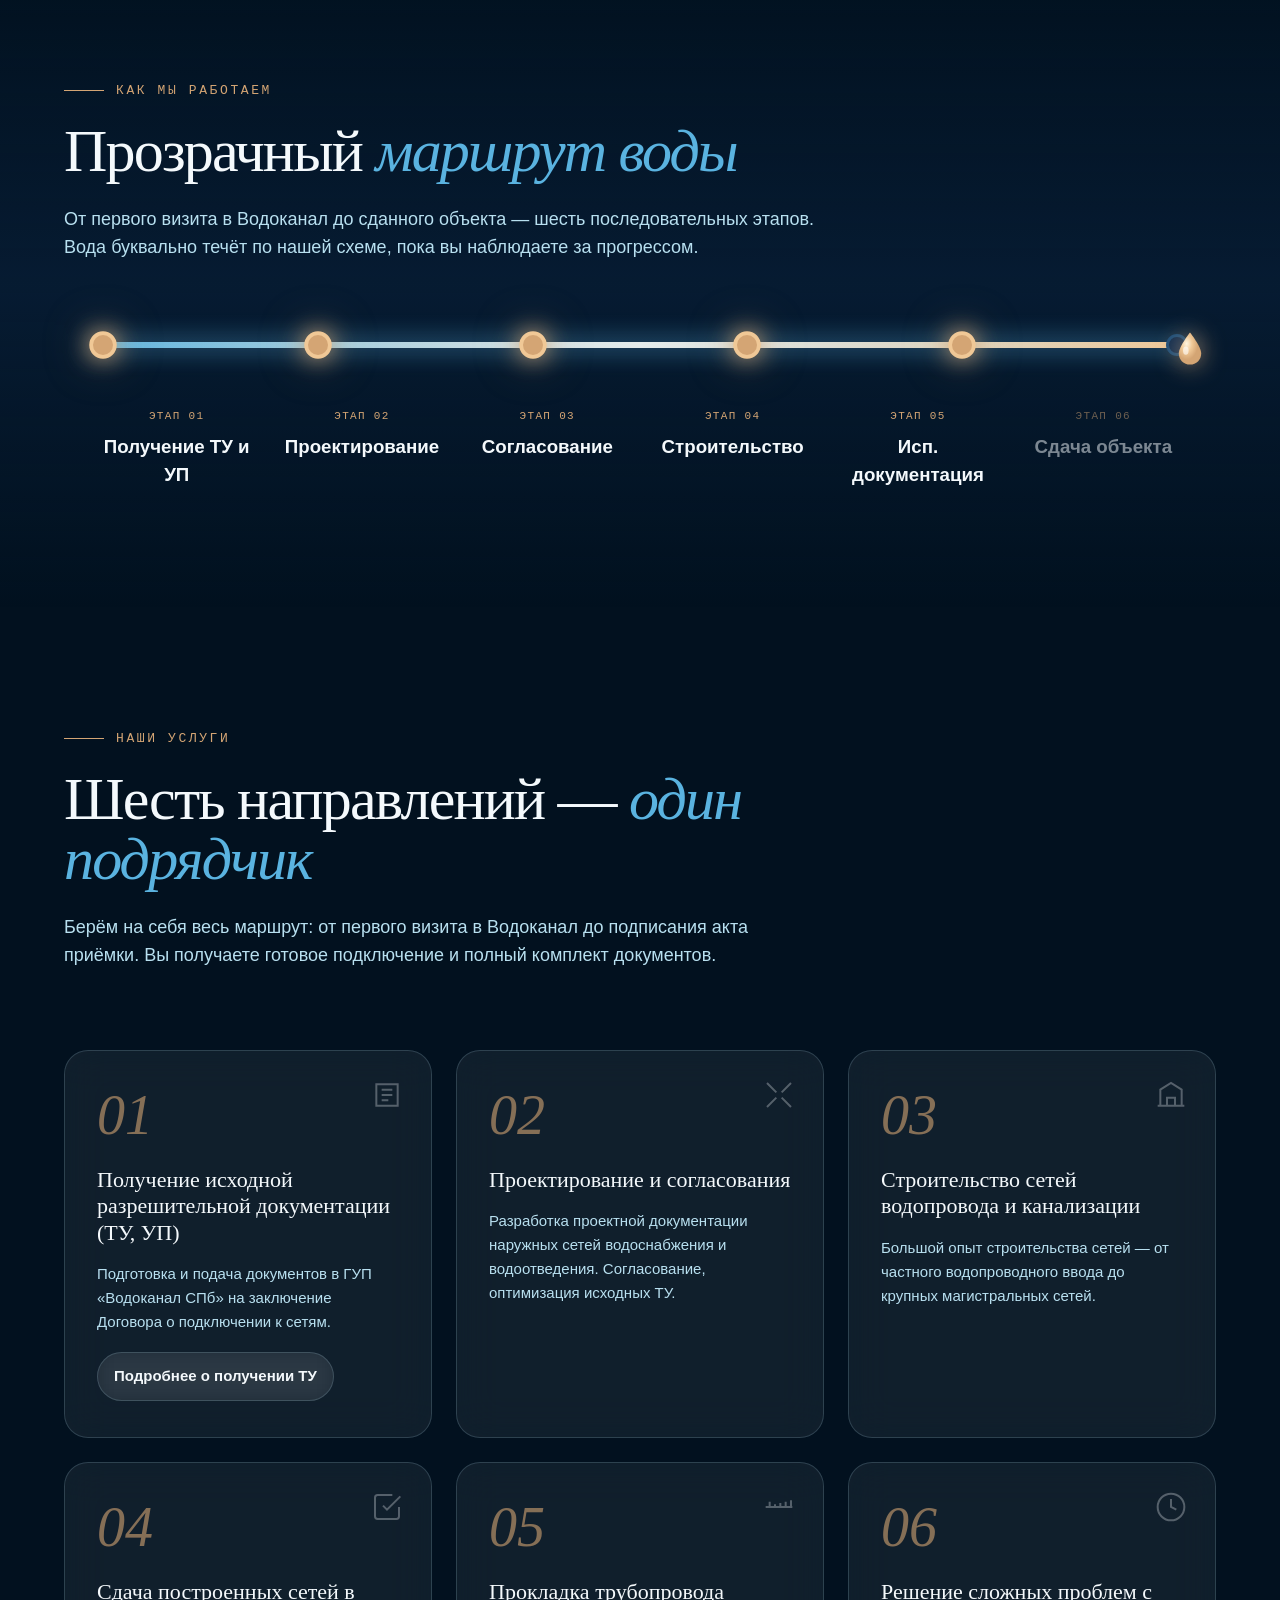
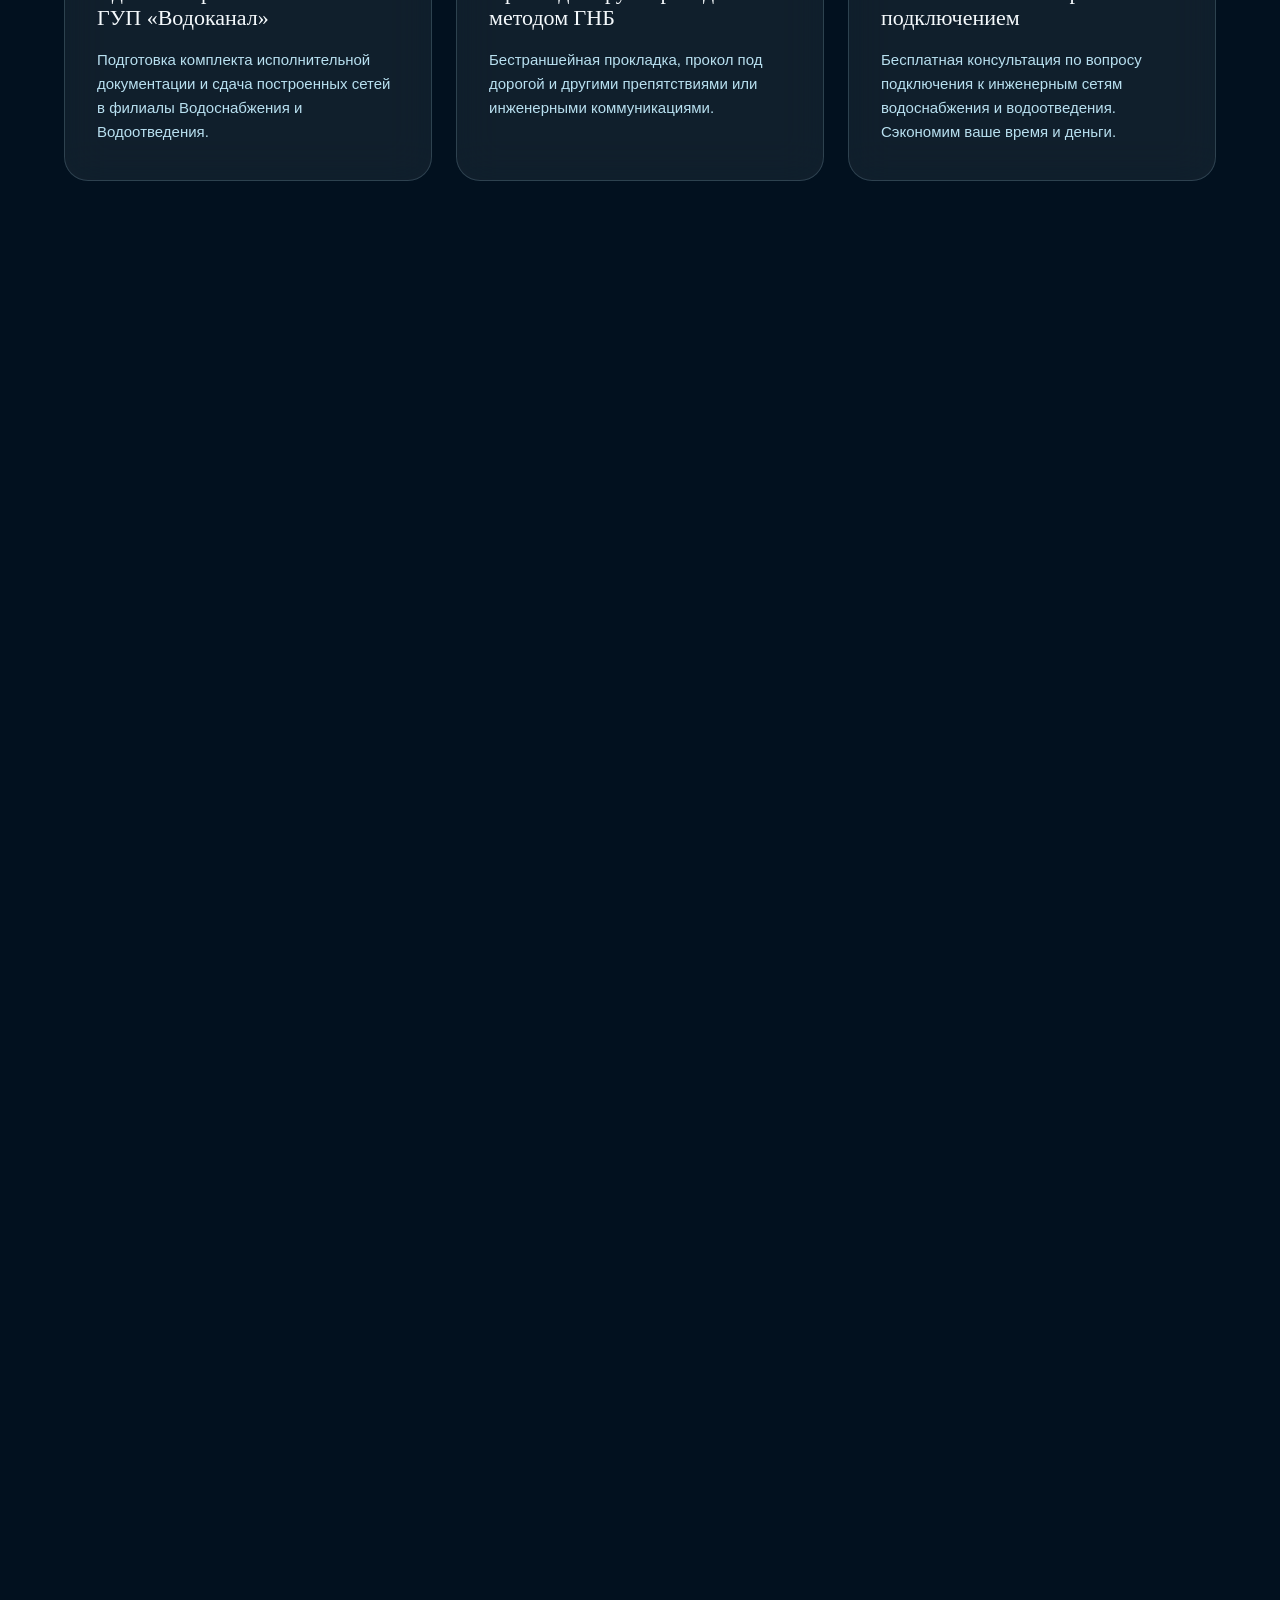
==== commit 4dad811b: "fix: improve homepage anchor navigation" ====
--- a/index.html
+++ b/index.html
@@ -2619,13 +2619,12 @@
 @media(max-width:380px){.hero-service-links{grid-template-columns:minmax(0,1fr)}}
 
 /* Final homepage anchor/header fixes */
-html{scroll-padding-top:96px}
 #about,#services,#process,#cases,#faq,#contact{scroll-margin-top:96px}
 
 
 
   /* Lighthouse: skip style/layout work for content below the fold until needed. */
-  #about, #process, #services, #why, #cases, #guarantees,
+  #about, #process, #services-details, #why, #cases, #guarantees,
   #after-steps, #faq, #contact, footer {
     content-visibility: auto;
     contain-intrinsic-size: auto 900px;
@@ -2634,7 +2633,7 @@
   @media (max-width: 768px) {
     #about { contain-intrinsic-size: auto 620px; }
     #process { contain-intrinsic-size: auto 1050px; }
-    #services { contain-intrinsic-size: auto 1500px; }
+    #services-details { contain-intrinsic-size: auto 1500px; }
     #why { contain-intrinsic-size: auto 900px; }
     #cases { contain-intrinsic-size: auto 1150px; }
     #guarantees { contain-intrinsic-size: auto 900px; }
@@ -2826,7 +2825,7 @@
         </a>
         <a href="/uslugi/" class="btn btn-ghost">Все услуги</a>
       </div>
-      <div class="hero-services">
+      <div class="hero-services" id="services">
       <h2 class="hero-action-label" id="hero-services-title">Наши услуги</h2>
       <div class="hero-service-links" role="navigation" aria-labelledby="hero-services-title">
         <a class="hero-service-link" href="/podklyuchenie-k-vodokanalu/">Подключение под ключ</a>
@@ -3003,7 +3002,7 @@
 </section>
 
 <!-- Services -->
-<section id="services">
+<section id="services-details">
   <div class="container">
     <div class="section-header reveal">
       <div class="section-eyebrow">Наши услуги</div>
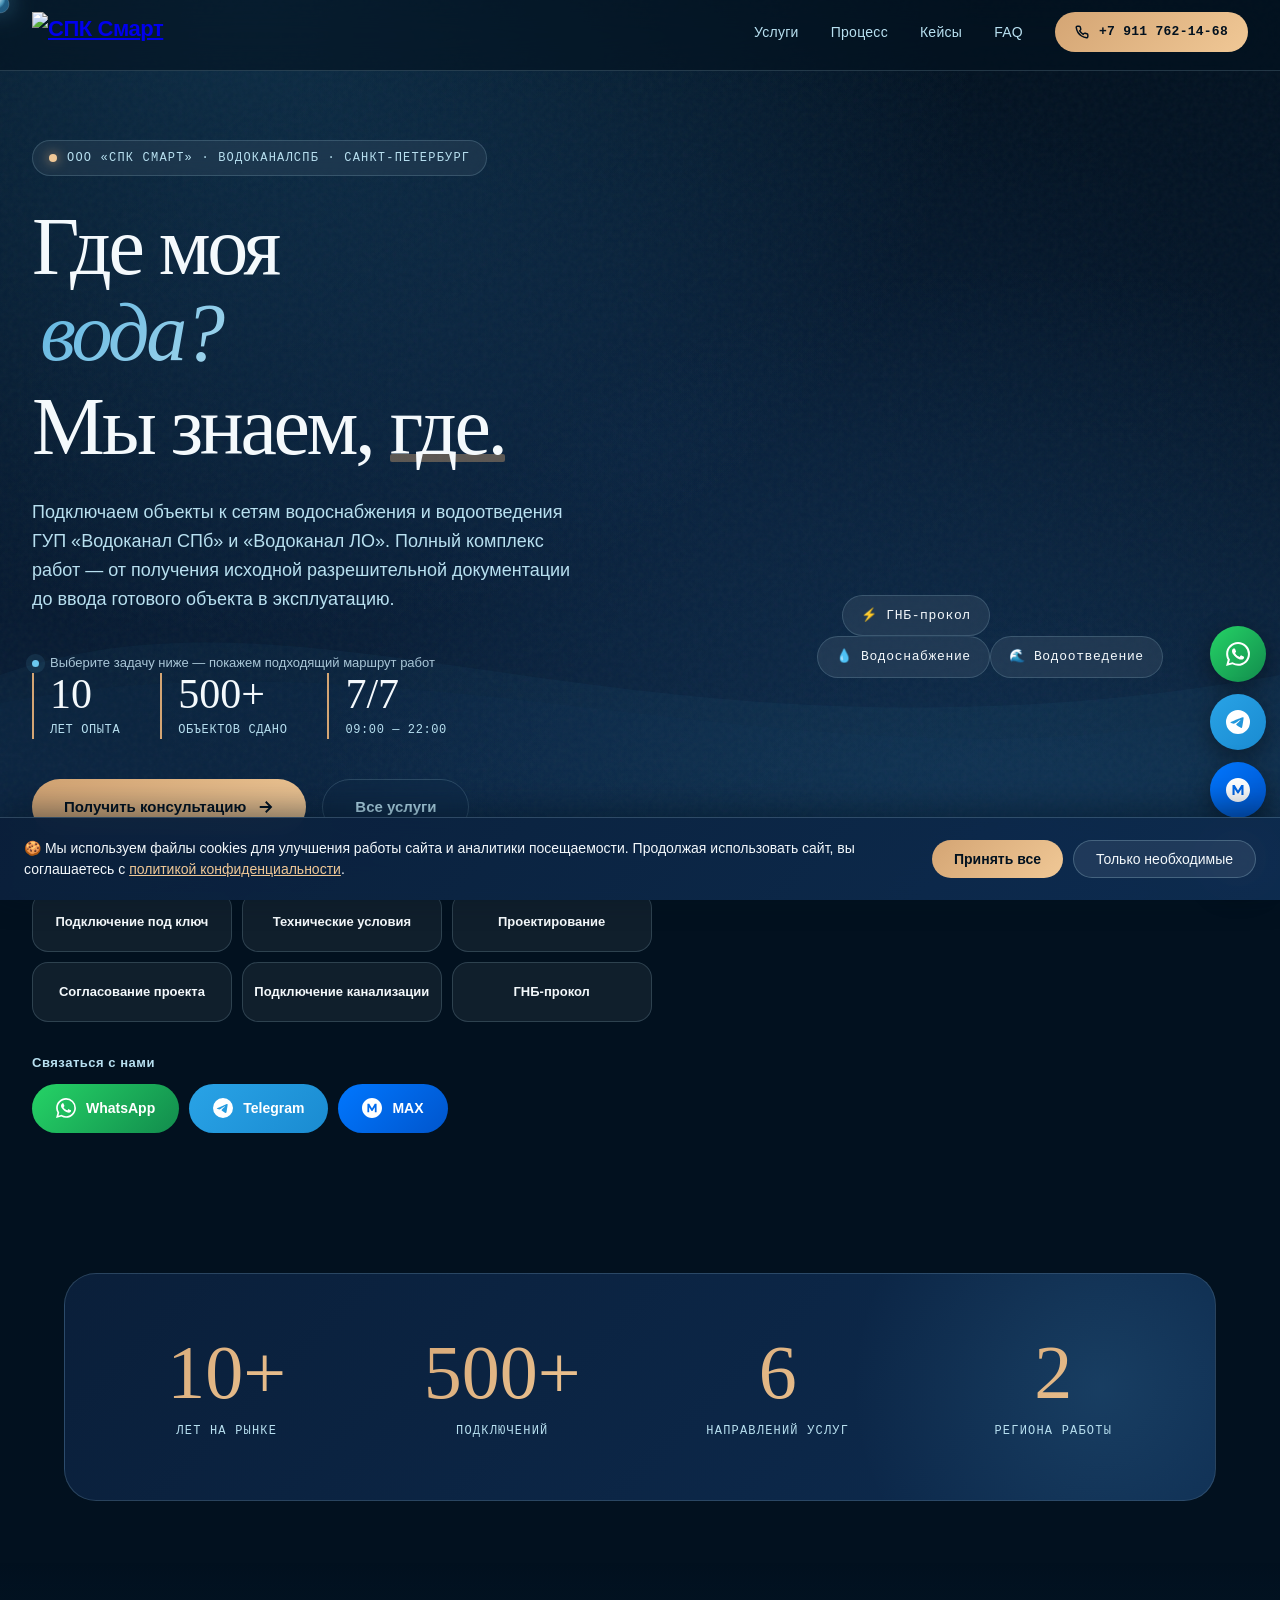
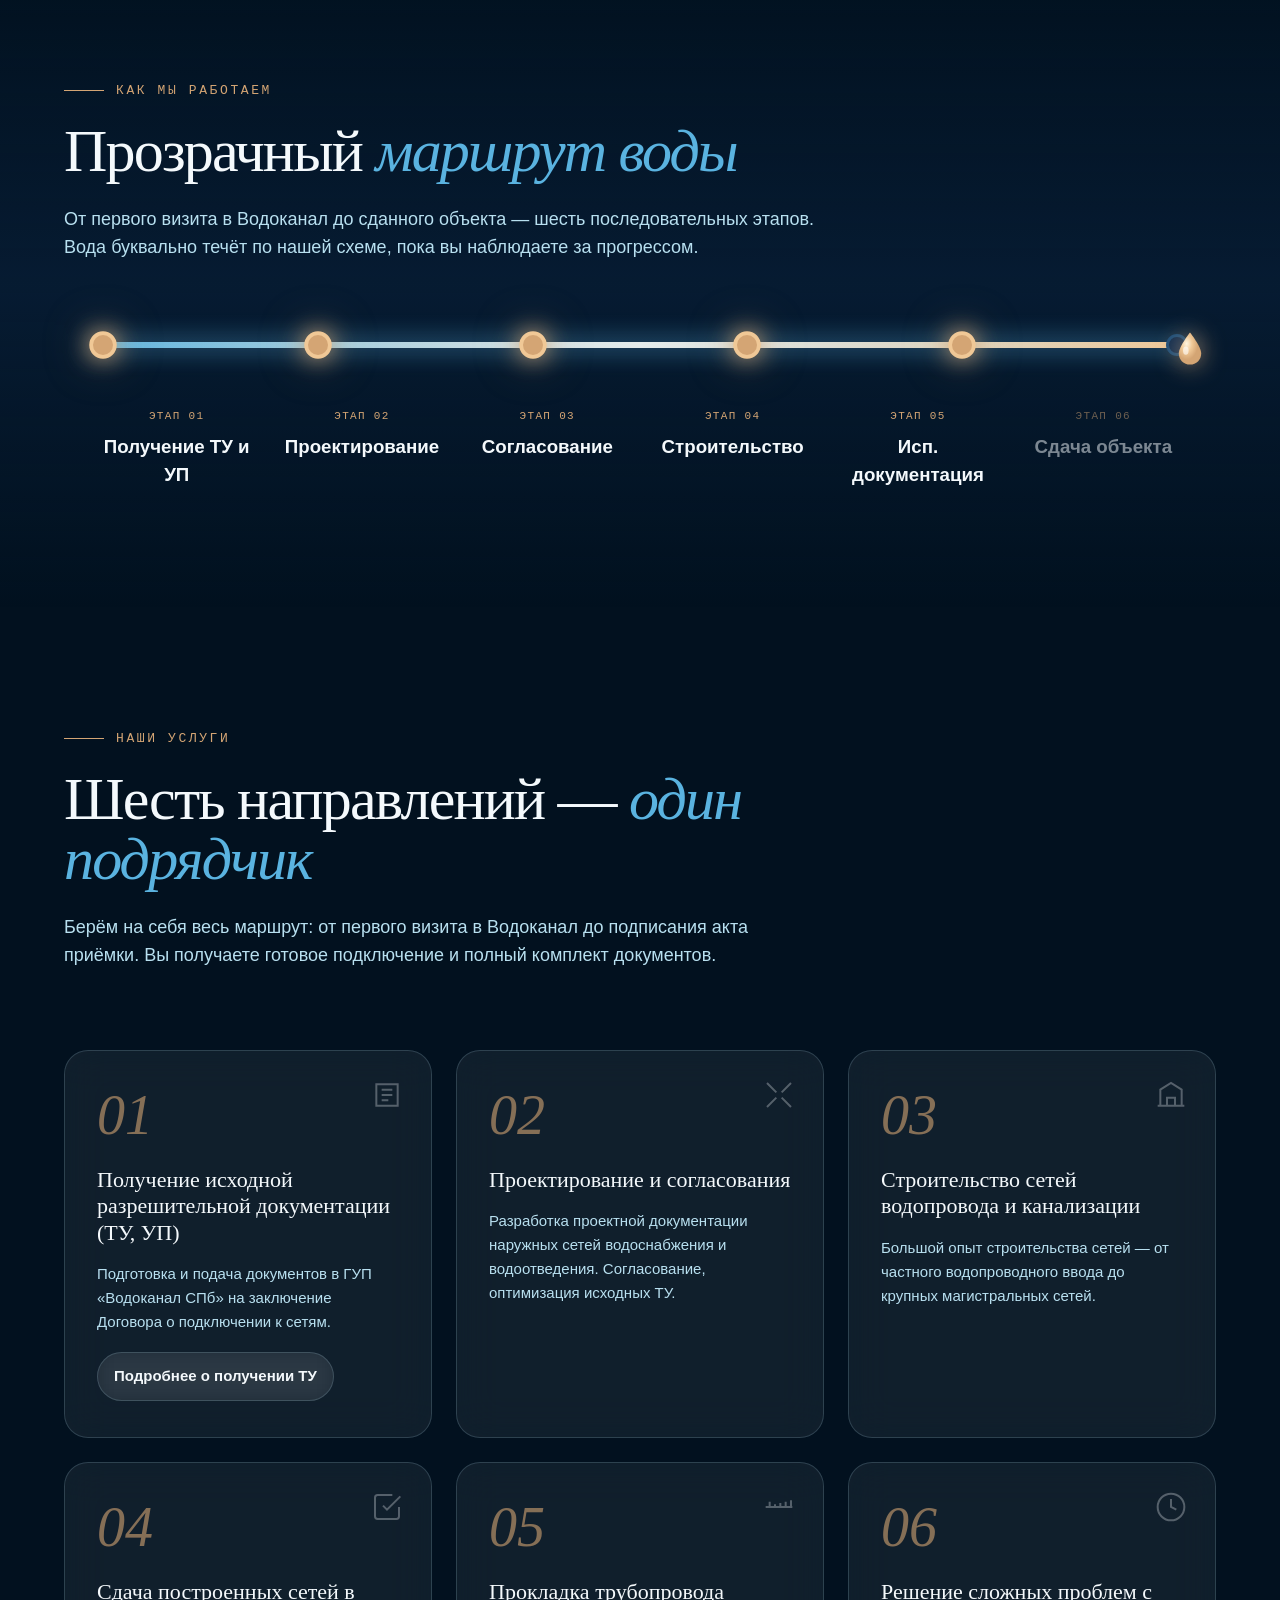
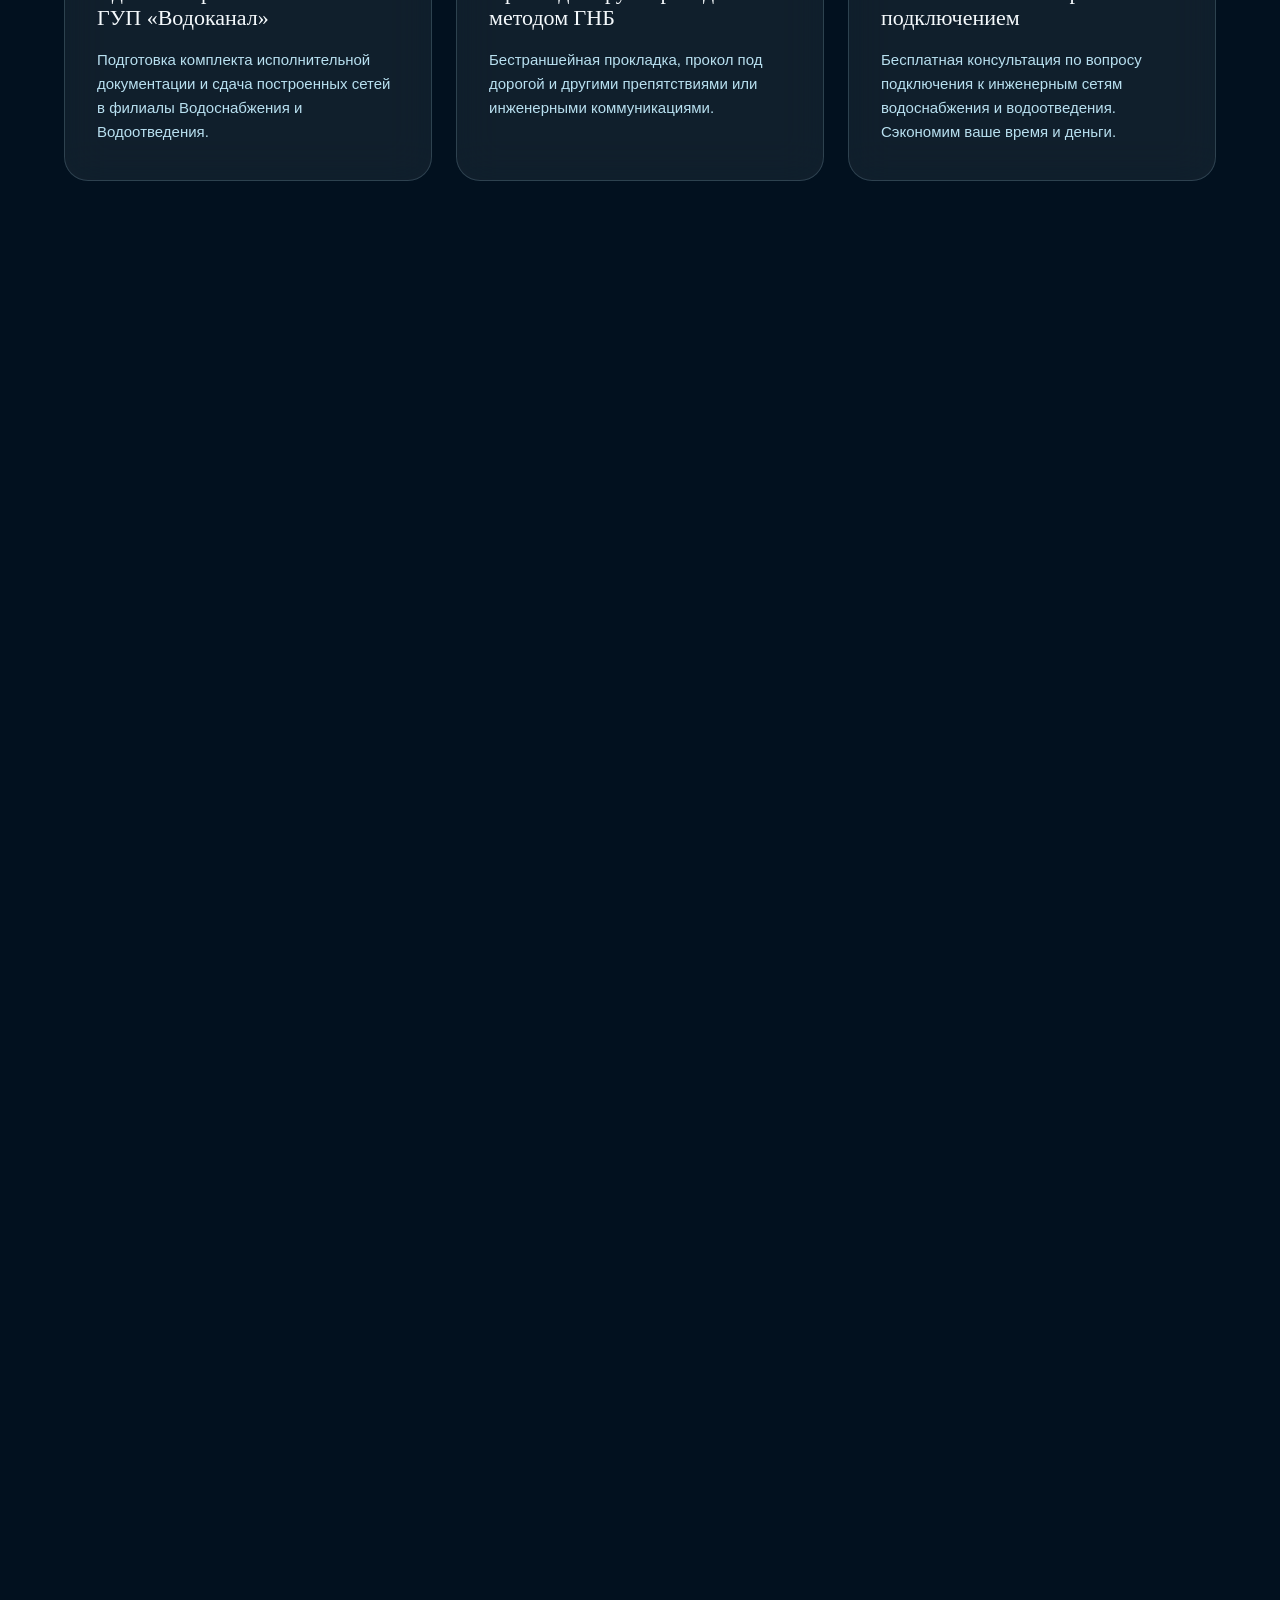
==== commit 203ef22c: "fix: improve homepage anchor navigation" ====
--- a/index.html
+++ b/index.html
@@ -2676,6 +2676,7 @@
   @media(max-width:800px){.spk-real-head{display:block}.spk-real-note{margin-top:12px}.spk-real-grid,.spk-proof-grid{grid-template-columns:1fr}.spk-real-card,.spk-real-card img{min-height:270px}.spk-proof-doc{grid-template-columns:110px 1fr}.spk-proof-doc img{width:110px}.spk-home-trust{grid-template-columns:1fr}.spk-real-work{padding:42px 0}}
 </style>
 
+<link rel="stylesheet" href="/assets/header-brand.css">
 </head>
 <body>
 <noscript><div><img src="https://mc.yandex.ru/watch/110924726" style="position:absolute; left:-9999px;" alt="" /></div></noscript>
@@ -2717,27 +2718,7 @@
 <header>
   <nav id="nav">
     <div class="nav-inner">
-      <div class="logo">
-        <div class="logo-mark">
-          <svg viewBox="0 0 40 40" xmlns="http://www.w3.org/2000/svg">
-            <defs>
-              <linearGradient id="logoGrad" x1="0%" y1="0%" x2="100%" y2="100%">
-                <stop offset="0%" stop-color="#5ab3e0"/>
-                <stop offset="100%" stop-color="#d4a574"/>
-              </linearGradient>
-            </defs>
-            <path d="M20 4 C20 4, 6 20, 6 28 C6 35, 12 38, 20 38 C28 38, 34 35, 34 28 C34 20, 20 4, 20 4 Z"
-                  fill="none" stroke="url(#logoGrad)" stroke-width="2"/>
-            <circle cx="20" cy="28" r="3" fill="url(#logoGrad)"/>
-          </svg>
-        </div>
-        <div class="logo-text">
-          <div>
-            Водоканал<span>СПБ</span>
-            <small>СПК СМАРТ · САНКТ-ПЕТЕРБУРГ</small>
-          </div>
-        </div>
-      </div>
+      <a class="logo spk-brand" href="/" aria-label="СПК Смарт — на главную"><img src="/assets/spk-smart-logo.png" width="210" height="40" alt="СПК Смарт"></a>
       <ul class="nav-links">
         <li><a href="#services">Услуги</a></li>
         <li><a href="#process">Процесс</a></li>
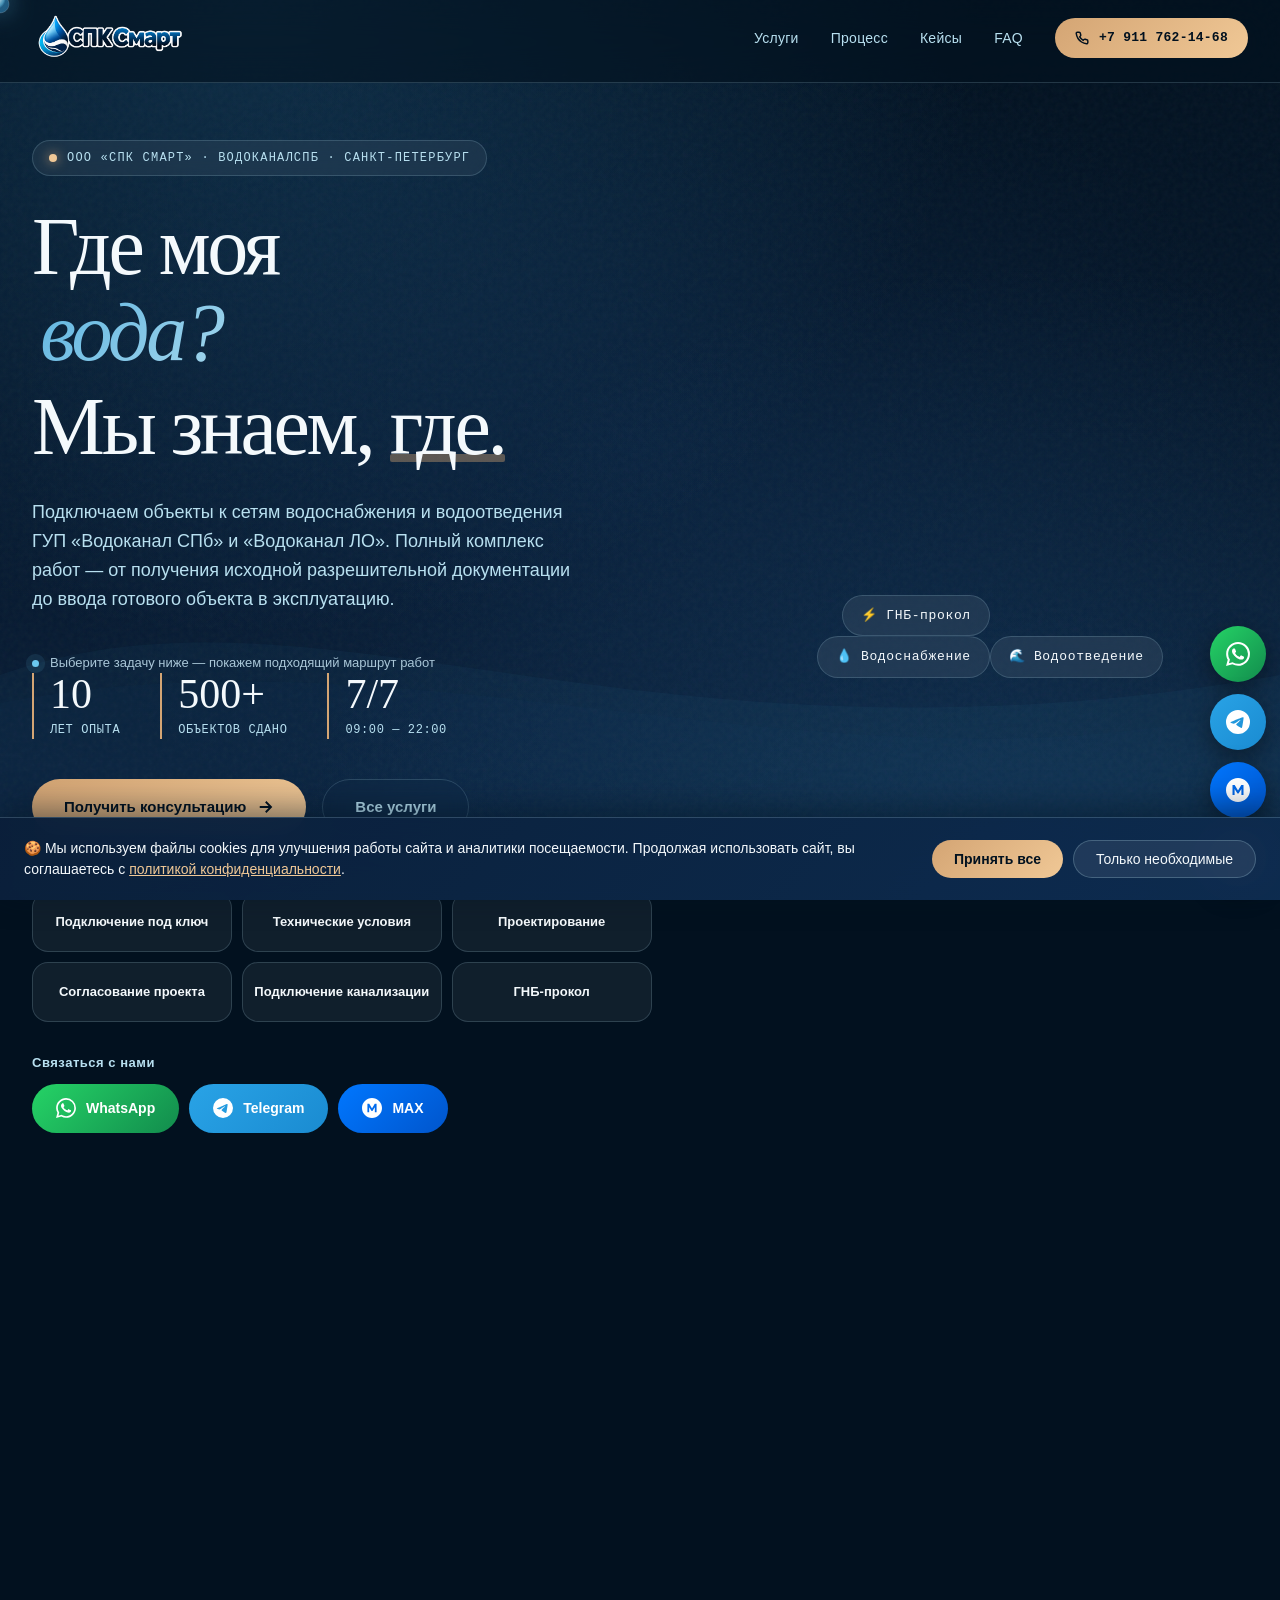
==== commit d81c97bd: "design: replace stats with company benefits" ====
--- a/index.html
+++ b/index.html
@@ -1295,53 +1295,69 @@
     line-height: 1.6;
   }
 
-  /* ============ COUNTER STATS ============ */
-  .counters {
+  /* ============ HOMEPAGE BENEFITS ============ */
+  .home-benefits {
     background: linear-gradient(135deg, var(--deep), var(--ocean));
+    border: 1px solid var(--line);
     border-radius: 32px;
-    padding: 60px 40px;
+    padding: 48px 40px;
+    max-width: 1280px;
+    margin: 0 auto;
+  }
+
+  .home-benefits .section-header { margin-bottom: 28px; }
+  .home-benefits .section-title { font-size: clamp(30px, 4vw, 48px); }
+  .home-benefits .section-sub { max-width: 720px; margin: 0 auto; }
+
+  .home-benefits-grid {
     display: grid;
-    grid-template-columns: repeat(auto-fit, minmax(200px, 1fr));
-    gap: 32px;
+    grid-template-columns: repeat(2, minmax(0, 1fr));
+    grid-auto-rows: 1fr;
+    gap: 18px;
+  }
+
+  .home-benefit {
+    min-width: 0;
+    padding: 26px;
     border: 1px solid var(--line);
-    margin: 0 auto;
-    max-width: 1280px;
-    position: relative;
-    overflow: hidden;
-  }
-  
-  .counters::before {
+    border-radius: 20px;
+    background: var(--glass);
+    transition: transform .25s ease, border-color .25s ease, background .25s ease;
+  }
+
+  .home-benefit::before {
     content: '';
-    position: absolute;
-    top: -50%; right: -20%;
-    width: 60%; height: 200%;
-    background: radial-gradient(circle, rgba(90, 179, 224, 0.15), transparent 60%);
-    pointer-events: none;
-  }
-  
-  .counter {
-    text-align: center;
-    position: relative;
-  }
-  
-  .counter-num {
-    font-family: 'Fraunces', serif;
-    font-size: clamp(48px, 6vw, 76px);
-    font-weight: 400;
-    line-height: 1;
-    background: linear-gradient(135deg, var(--gold), var(--gold-bright));
-    -webkit-background-clip: text;
-    background-clip: text;
-    -webkit-text-fill-color: transparent;
-    margin-bottom: 12px;
-  }
-  
-  .counter-label {
-    font-family: 'JetBrains Mono', monospace;
-    font-size: 12px;
+    display: block;
+    width: 30px;
+    height: 2px;
+    margin-bottom: 18px;
+    border-radius: 2px;
+    background: var(--sky);
+  }
+
+  .home-benefit h3 {
+    margin: 0 0 10px;
+    color: var(--pearl);
+    font-size: 20px;
+    font-weight: 600;
+    line-height: 1.3;
+    overflow-wrap: break-word;
+  }
+
+  .home-benefit p {
+    margin: 0;
     color: var(--foam);
-    letter-spacing: 0.1em;
-    text-transform: uppercase;
+    font-size: 15px;
+    line-height: 1.65;
+    overflow-wrap: break-word;
+  }
+
+  @media (hover: hover) and (pointer: fine) {
+    .home-benefit:hover {
+      transform: translateY(-2px);
+      border-color: var(--sky);
+      background: var(--glass-bright);
+    }
   }
 
   /* ============ MESSENGERS QUICK ============ */
@@ -2382,16 +2398,11 @@
     
     .section-sub { font-size: 15px; }
     
-    /* COUNTERS — 2 columns on mobile */
-    .counters {
-      grid-template-columns: 1fr 1fr;
-      padding: 32px 20px;
-      gap: 24px;
-      border-radius: 20px;
-    }
-    
-    .counter-num { font-size: 42px; }
-    .counter-label { font-size: 10px; letter-spacing: 0.08em; }
+    /* Benefits — one column on mobile */
+    .home-benefits { padding: 32px 20px; border-radius: 20px; }
+    .home-benefits-grid { grid-template-columns: minmax(0, 1fr); gap: 14px; }
+    .home-benefit { padding: 22px; }
+    .home-benefit h3 { font-size: 18px; }
     
     /* SERVICES */
     .services-grid { gap: 16px; }
@@ -2511,7 +2522,7 @@
     .hero-buttons { flex-direction: column; }
     .messenger-quick { flex-direction: column; }
     .btn, .msg-btn { width: 100%; }
-    .counters { grid-template-columns: 1fr; padding: 24px 16px; }
+    .home-benefits { padding: 28px 16px; }
     .nav-phone span { display: none; } /* show only icon on tiny screens */
   }
   
@@ -2860,22 +2871,28 @@
 <!-- About -->
 <section id="about" style="padding-top: 60px; padding-bottom: 60px;">
   <div class="container">
-    <div class="counters reveal">
-      <div class="counter">
-        <div class="counter-num" data-count="10" data-suffix="+">10+</div>
-        <div class="counter-label">лет на рынке</div>
+    <div class="home-benefits reveal" aria-labelledby="home-benefits-title">
+      <div class="section-header">
+        <h2 class="section-title" id="home-benefits-title">Почему выбирают СПК Смарт</h2>
+        <p class="section-sub">Берём на себя весь цикл подключения — от документов до выполненных работ и сдачи объекта.</p>
       </div>
-      <div class="counter">
-        <div class="counter-num" data-count="500" data-suffix="+">500+</div>
-        <div class="counter-label">подключений</div>
-      </div>
-      <div class="counter">
-        <div class="counter-num" data-count="6">6</div>
-        <div class="counter-label">направлений услуг</div>
-      </div>
-      <div class="counter">
-        <div class="counter-num" data-count="2">2</div>
-        <div class="counter-label">региона работы</div>
+      <div class="home-benefits-grid">
+        <article class="home-benefit">
+          <h3>Подключение под ключ</h3>
+          <p>Один подрядчик на весь путь: ТУ, проектирование, согласование, монтаж и сдача.</p>
+        </article>
+        <article class="home-benefit">
+          <h3>Работаем по СПб и ЛО</h3>
+          <p>Берём объекты в Санкт-Петербурге и Ленинградской области.</p>
+        </article>
+        <article class="home-benefit">
+          <h3>ГНБ без лишнего вскрытия</h3>
+          <p>Выполняем проколы под дорогами и благоустройством там, где это технически возможно.</p>
+        </article>
+        <article class="home-benefit">
+          <h3>Сопровождаем согласования</h3>
+          <p>Помогаем пройти необходимые этапы взаимодействия с Водоканалом и смежными организациями.</p>
+        </article>
       </div>
     </div>
   </div>
--- a/assets/header-brand.css
+++ b/assets/header-brand.css
@@ -0,0 +1,33 @@
+/* Shared header branding; surrounding navigation keeps its existing layout. */
+header a.spk-brand {
+  display: flex;
+  align-items: center;
+  flex: 0 1 250px;
+  width: 250px;
+  min-width: 0;
+  max-width: 100%;
+  text-decoration: none;
+}
+
+header a.spk-brand > img {
+  display: block;
+  width: auto;
+  height: 52px;
+  max-width: 100%;
+  object-fit: contain;
+  object-position: left center;
+  flex: 0 1 auto;
+}
+
+@media (max-width: 620px) {
+  header a.spk-brand {
+    flex-basis: 190px;
+    width: 190px;
+  }
+
+  header a.spk-brand > img {
+    width: auto;
+    height: 40px;
+    max-width: 100%;
+  }
+}
